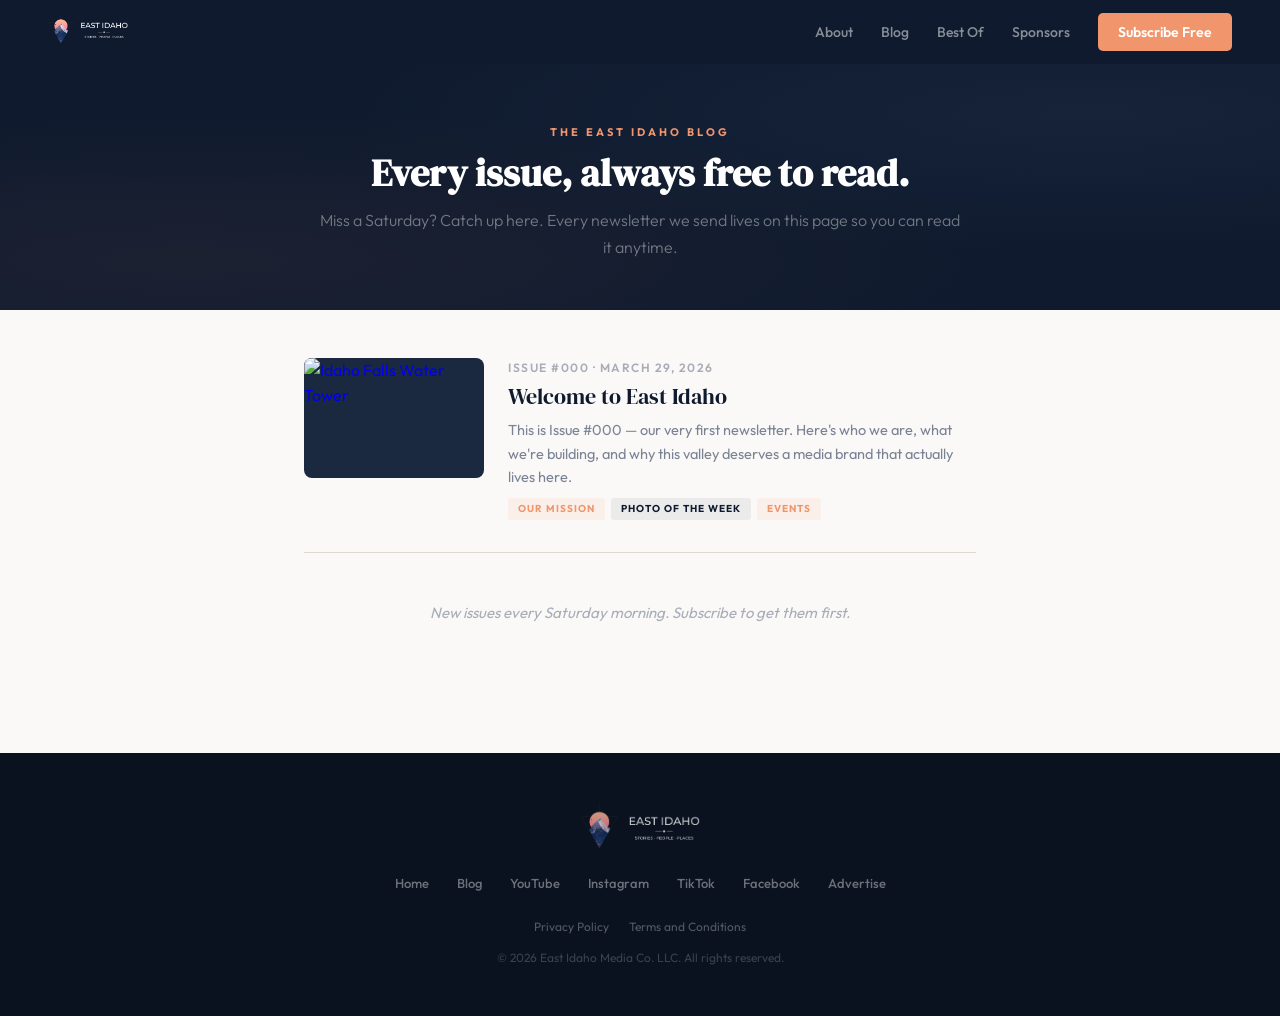
==== blog/index.html @ bb6c59df "Create index.html" ====
<!DOCTYPE html>
<html lang="en">
<head>
<meta charset="UTF-8">
<meta name="viewport" content="width=device-width, initial-scale=1.0">
<title>Blog — East Idaho</title>
<meta name="description" content="Read every issue of the East Idaho newsletter. Local stories, honest recommendations, and the stuff worth knowing about the valley.">
<link rel="icon" type="image/png" href="/logo-icon.png">
<link rel="apple-touch-icon" href="/logo-icon.png">
<meta name="theme-color" content="#0f1a2e">
<style>
  @import url('https://fonts.googleapis.com/css2?family=DM+Serif+Display:ital@0;1&family=Outfit:wght@300;400;500;600;700&display=swap');

  :root {
    --navy: #0f1a2e;
    --navy-mid: #1a2940;
    --coral: #f0956c;
    --coral-light: #fcb498;
    --sunrise: #e8735a;
    --cream: #faf9f7;
    --warm-white: #f3f1ed;
    --stone: #ddd8d0;
    --text-primary: #0f1a2e;
    --text-body: #3d4a5c;
    --text-muted: #7a8394;
    --text-faint: #a8adb8;
  }

  * { margin: 0; padding: 0; box-sizing: border-box; }
  body { font-family: 'Outfit', sans-serif; color: var(--text-primary); background: var(--cream); line-height: 1.6; -webkit-font-smoothing: antialiased; }

  /* Nav */
  nav { background: var(--navy); padding: 0 48px; display: flex; justify-content: space-between; align-items: center; height: 64px; position: sticky; top: 0; z-index: 100; }
  .nav-logo img { height: 32px; }
  .nav-links { display: flex; align-items: center; gap: 28px; }
  .nav-links a { color: rgba(255,255,255,0.5); text-decoration: none; font-size: 14px; font-weight: 500; transition: color 0.2s; }
  .nav-links a:hover { color: #fff; }
  .nav-cta { background: var(--coral) !important; color: #fff !important; padding: 8px 20px; border-radius: 5px; font-weight: 600 !important; }
  .nav-cta:hover { background: var(--sunrise) !important; }

  /* Header */
  .blog-header { background: var(--navy); padding: 60px 48px 48px; text-align: center; position: relative; overflow: hidden; }
  .blog-header::before { content: ''; position: absolute; inset: 0; background: radial-gradient(ellipse at 15% 80%, rgba(240,149,108,0.06) 0%, transparent 55%), radial-gradient(ellipse at 85% 20%, rgba(26,41,64,0.6) 0%, transparent 50%); }
  .blog-header-inner { position: relative; z-index: 1; max-width: 640px; margin: 0 auto; }
  .blog-header-eyebrow { font-size: 11px; text-transform: uppercase; letter-spacing: 3px; color: var(--coral); font-weight: 700; margin-bottom: 10px; }
  .blog-header-title { font-family: 'DM Serif Display', serif; font-size: 38px; color: #fff; line-height: 1.15; margin-bottom: 12px; }
  .blog-header-desc { font-size: 16px; color: rgba(255,255,255,0.4); line-height: 1.7; font-weight: 300; }

  /* Post list */
  .posts { max-width: 720px; margin: 0 auto; padding: 48px 24px 80px; }

  .post-card { display: flex; gap: 24px; padding: 32px 0; border-bottom: 1px solid var(--stone); align-items: flex-start; text-decoration: none; transition: transform 0.15s; }
  .post-card:first-child { padding-top: 0; }
  .post-card:hover { transform: translateX(4px); }

  .post-thumb { width: 180px; height: 120px; border-radius: 8px; background: var(--navy-mid); flex-shrink: 0; overflow: hidden; }
  .post-thumb img { width: 100%; height: 100%; object-fit: cover; }

  .post-info { flex: 1; }
  .post-meta { font-size: 12px; color: var(--text-faint); text-transform: uppercase; letter-spacing: 1.5px; font-weight: 600; margin-bottom: 6px; }
  .post-title { font-family: 'DM Serif Display', serif; font-size: 22px; color: var(--text-primary); line-height: 1.25; margin-bottom: 8px; text-decoration: none; }
  .post-title:hover { color: var(--coral); }
  .post-excerpt { font-size: 14.5px; color: var(--text-muted); line-height: 1.6; }
  .post-tags { display: flex; gap: 6px; margin-top: 10px; flex-wrap: wrap; }
  .post-tag { font-size: 10px; text-transform: uppercase; letter-spacing: 1px; font-weight: 700; padding: 3px 10px; border-radius: 3px; }
  .post-tag.coral { background: rgba(240,149,108,0.1); color: var(--coral); }
  .post-tag.navy { background: rgba(15,26,46,0.06); color: var(--navy); }

  /* Empty state for when there's only one post */
  .more-coming { text-align: center; padding: 48px 24px; color: var(--text-faint); font-size: 15px; font-style: italic; }

  /* Footer */
  footer { background: #0a1220; padding: 48px; text-align: center; }
  .footer-logo { margin-bottom: 16px; }
  .footer-logo img { height: 48px; opacity: 0.8; display: inline-block; }
  .footer-links { display: flex; justify-content: center; gap: 28px; margin-bottom: 24px; flex-wrap: wrap; }
  .footer-links a { color: rgba(255,255,255,0.4); text-decoration: none; font-size: 13px; font-weight: 500; transition: color 0.2s; }
  .footer-links a:hover { color: rgba(255,255,255,0.7); }
  .footer-legal { font-size: 12px; color: rgba(255,255,255,0.2); line-height: 1.6; }
  .footer-legal-links { margin-bottom: 12px; display: flex; justify-content: center; gap: 20px; }
  .footer-legal-links a { color: rgba(255,255,255,0.3); text-decoration: none; font-size: 12px; }

  @media (max-width: 768px) {
    nav { padding: 0 24px; }
    .nav-links a:not(.nav-cta) { display: none; }
    .blog-header { padding: 48px 24px 36px; }
    .blog-header-title { font-size: 28px; }
    .post-card { flex-direction: column; gap: 14px; }
    .post-thumb { width: 100%; height: 180px; }
    footer { padding: 36px 24px; }
  }
</style>
</head>
<body>

<!-- Nav -->
<nav>
  <a class="nav-logo" href="/"><img src="/logo-white.png" alt="East Idaho"></a>
  <div class="nav-links">
    <a href="/#about">About</a>
    <a href="/blog/">Blog</a>
    <a href="/#best-of">Best Of</a>
    <a href="/sponsors.html">Sponsors</a>
    <a class="nav-cta" href="https://eastidaho.com/#subscribe">Subscribe Free</a>
  </div>
</nav>

<!-- Header -->
<div class="blog-header">
  <div class="blog-header-inner">
    <div class="blog-header-eyebrow">The East Idaho Blog</div>
    <h1 class="blog-header-title">Every issue, always free to read.</h1>
    <p class="blog-header-desc">Miss a Saturday? Catch up here. Every newsletter we send lives on this page so you can read it anytime.</p>
  </div>
</div>

<!-- Posts -->
<div class="posts">

  <!-- ═══ ISSUE #000 ═══ -->
  <a class="post-card" href="/blog/issue-000.html">
    <div class="post-thumb">
      <img src="/blog/images/watertower.jpg" alt="Idaho Falls Water Tower">
    </div>
    <div class="post-info">
      <div class="post-meta">Issue #000 · March 29, 2026</div>
      <div class="post-title">Welcome to East Idaho</div>
      <p class="post-excerpt">This is Issue #000 — our very first newsletter. Here's who we are, what we're building, and why this valley deserves a media brand that actually lives here.</p>
      <div class="post-tags">
        <span class="post-tag coral">Our Mission</span>
        <span class="post-tag navy">Photo of the Week</span>
        <span class="post-tag coral">Events</span>
      </div>
    </div>
  </a>

  <!--
  ═══ TO ADD A NEW POST, COPY THIS TEMPLATE ═══

  <a class="post-card" href="/blog/issue-001.html">
    <div class="post-thumb">
      <img src="/blog/images/your-image.jpg" alt="Description">
    </div>
    <div class="post-info">
      <div class="post-meta">Issue #001 · April 5, 2026</div>
      <div class="post-title">Your Headline Here</div>
      <p class="post-excerpt">A 1-2 sentence preview of what's in this issue.</p>
      <div class="post-tags">
        <span class="post-tag coral">Meet Your Neighbor</span>
        <span class="post-tag navy">Events</span>
      </div>
    </div>
  </a>

  ═══ END TEMPLATE ═══
  -->

  <div class="more-coming">New issues every Saturday morning. Subscribe to get them first.</div>

</div>

<!-- Footer -->
<footer>
  <div class="footer-logo"><img src="/logo-white.png" alt="East Idaho"></div>
  <div class="footer-links">
    <a href="/">Home</a>
    <a href="/blog/">Blog</a>
    <a href="https://www.youtube.com/@eastidahomedia" target="_blank">YouTube</a>
    <a href="https://www.instagram.com/east.idaho" target="_blank">Instagram</a>
    <a href="https://www.tiktok.com/@eastidaho" target="_blank">TikTok</a>
    <a href="https://www.facebook.com/eastidahomedia" target="_blank">Facebook</a>
    <a href="/sponsors.html">Advertise</a>
  </div>
  <div class="footer-legal">
    <div class="footer-legal-links">
      <a href="/privacy.html">Privacy Policy</a>
      <a href="/terms.html">Terms and Conditions</a>
    </div>
    © 2026 East Idaho Media Co. LLC. All rights reserved.
  </div>
</footer>

</body>
</html>
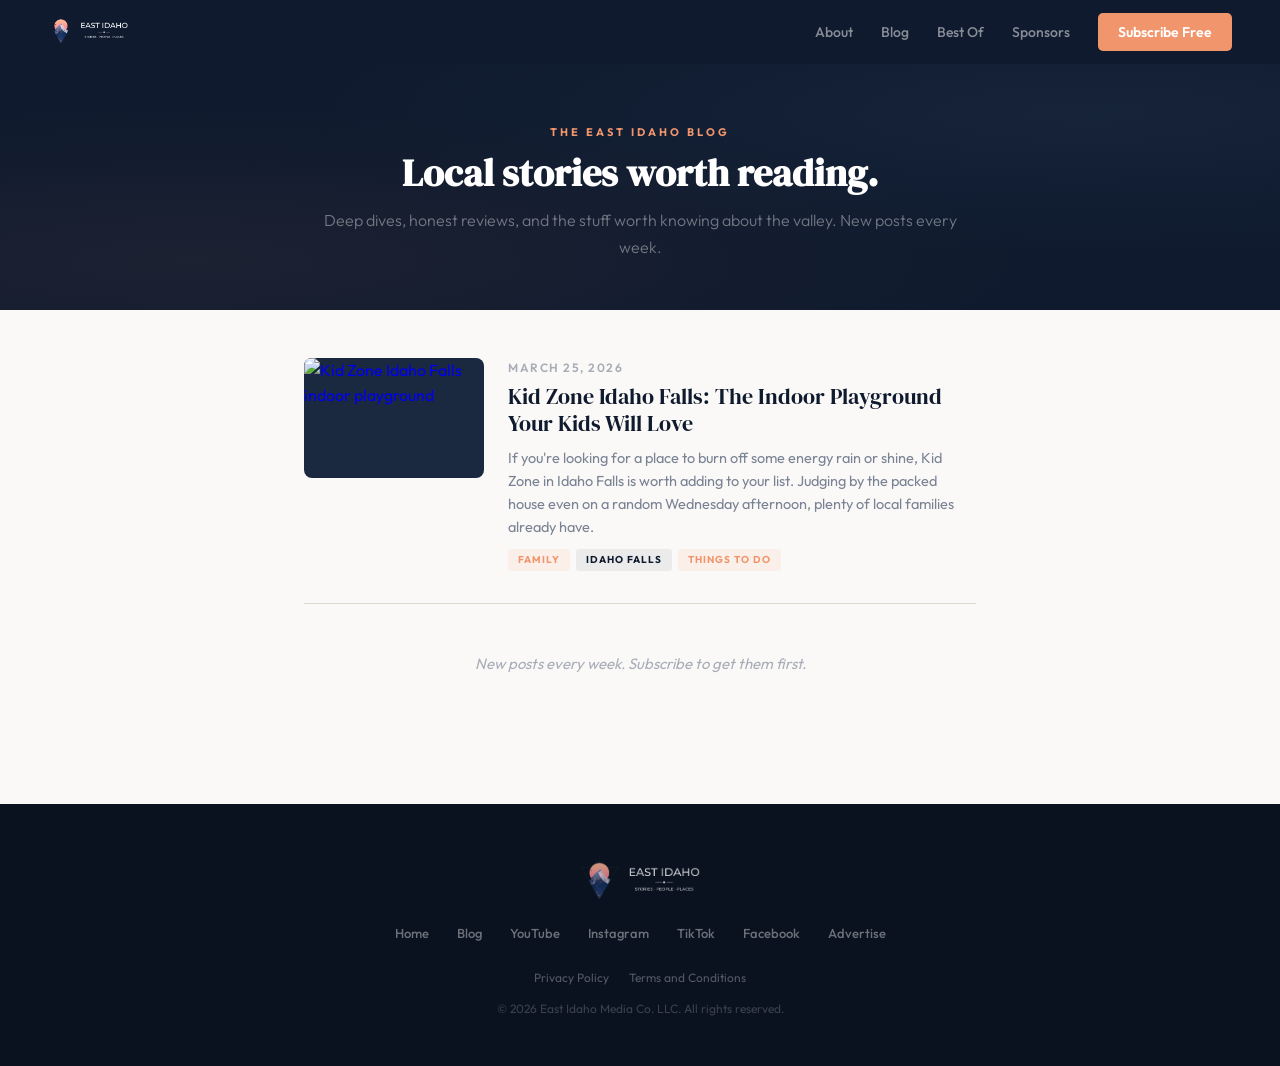
==== commit d789af6d: "Update index.html" ====
--- a/blog/index.html
+++ b/blog/index.html
@@ -109,27 +109,27 @@
 <div class="blog-header">
   <div class="blog-header-inner">
     <div class="blog-header-eyebrow">The East Idaho Blog</div>
-    <h1 class="blog-header-title">Every issue, always free to read.</h1>
-    <p class="blog-header-desc">Miss a Saturday? Catch up here. Every newsletter we send lives on this page so you can read it anytime.</p>
+    <h1 class="blog-header-title">Local stories worth reading.</h1>
+    <p class="blog-header-desc">Deep dives, honest reviews, and the stuff worth knowing about the valley. New posts every week.</p>
   </div>
 </div>
 
 <!-- Posts -->
 <div class="posts">
 
-  <!-- ═══ ISSUE #000 ═══ -->
-  <a class="post-card" href="/blog/issue-000.html">
+  <!-- ═══ KID ZONE POST ═══ -->
+  <a class="post-card" href="/blog/kid-zone-idaho-falls.html">
     <div class="post-thumb">
-      <img src="/blog/images/watertower.jpg" alt="Idaho Falls Water Tower">
+      <img src="/blog/images/kid-zone.jpg" alt="Kid Zone Idaho Falls indoor playground">
     </div>
     <div class="post-info">
-      <div class="post-meta">Issue #000 · March 29, 2026</div>
-      <div class="post-title">Welcome to East Idaho</div>
-      <p class="post-excerpt">This is Issue #000 — our very first newsletter. Here's who we are, what we're building, and why this valley deserves a media brand that actually lives here.</p>
+      <div class="post-meta">March 25, 2026</div>
+      <div class="post-title">Kid Zone Idaho Falls: The Indoor Playground Your Kids Will Love</div>
+      <p class="post-excerpt">If you're looking for a place to burn off some energy rain or shine, Kid Zone in Idaho Falls is worth adding to your list. Judging by the packed house even on a random Wednesday afternoon, plenty of local families already have.</p>
       <div class="post-tags">
-        <span class="post-tag coral">Our Mission</span>
-        <span class="post-tag navy">Photo of the Week</span>
-        <span class="post-tag coral">Events</span>
+        <span class="post-tag coral">Family</span>
+        <span class="post-tag navy">Idaho Falls</span>
+        <span class="post-tag coral">Things to Do</span>
       </div>
     </div>
   </a>
@@ -137,17 +137,17 @@
   <!--
   ═══ TO ADD A NEW POST, COPY THIS TEMPLATE ═══
 
-  <a class="post-card" href="/blog/issue-001.html">
+  <a class="post-card" href="/blog/your-post-url.html">
     <div class="post-thumb">
       <img src="/blog/images/your-image.jpg" alt="Description">
     </div>
     <div class="post-info">
-      <div class="post-meta">Issue #001 · April 5, 2026</div>
+      <div class="post-meta">Month Day, Year</div>
       <div class="post-title">Your Headline Here</div>
-      <p class="post-excerpt">A 1-2 sentence preview of what's in this issue.</p>
+      <p class="post-excerpt">A 1-2 sentence preview of what this post is about.</p>
       <div class="post-tags">
-        <span class="post-tag coral">Meet Your Neighbor</span>
-        <span class="post-tag navy">Events</span>
+        <span class="post-tag coral">Category</span>
+        <span class="post-tag navy">Location</span>
       </div>
     </div>
   </a>
@@ -155,7 +155,7 @@
   ═══ END TEMPLATE ═══
   -->
 
-  <div class="more-coming">New issues every Saturday morning. Subscribe to get them first.</div>
+  <div class="more-coming">New posts every week. Subscribe to get them first.</div>
 
 </div>
 
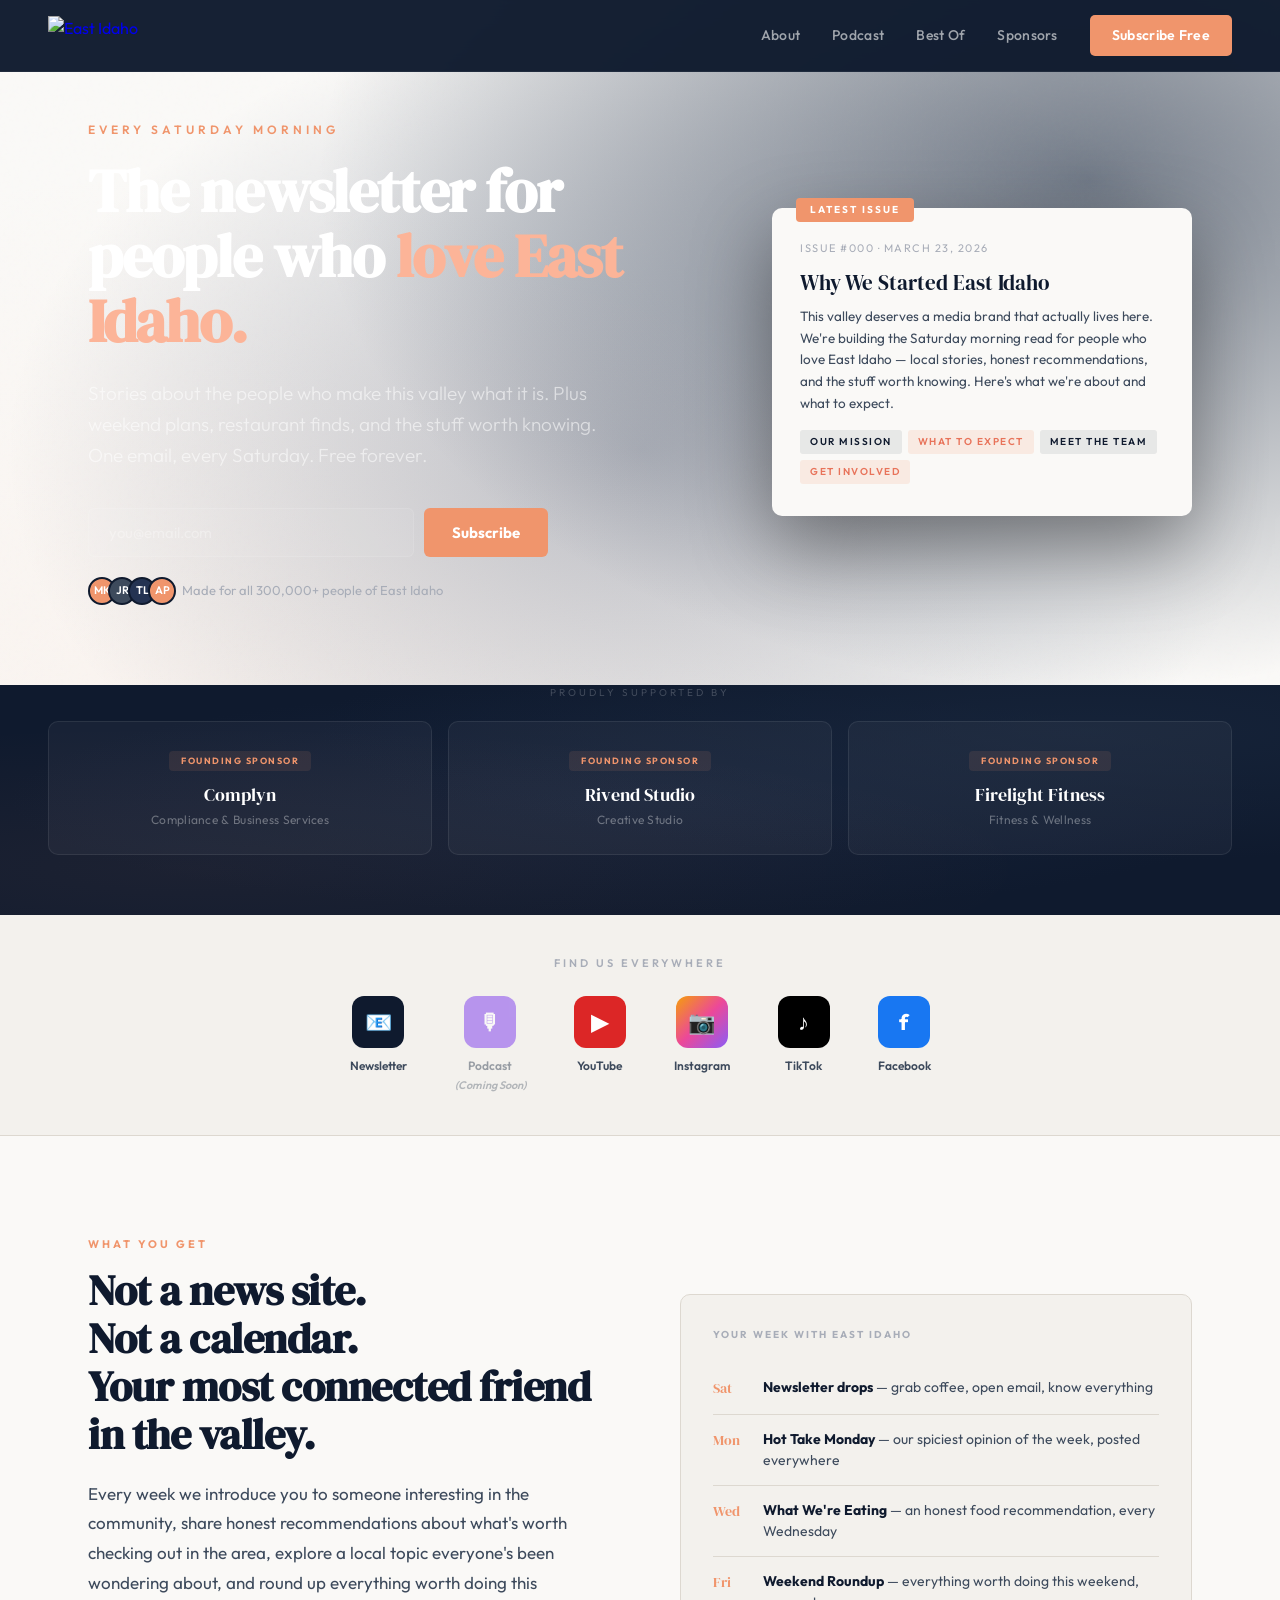
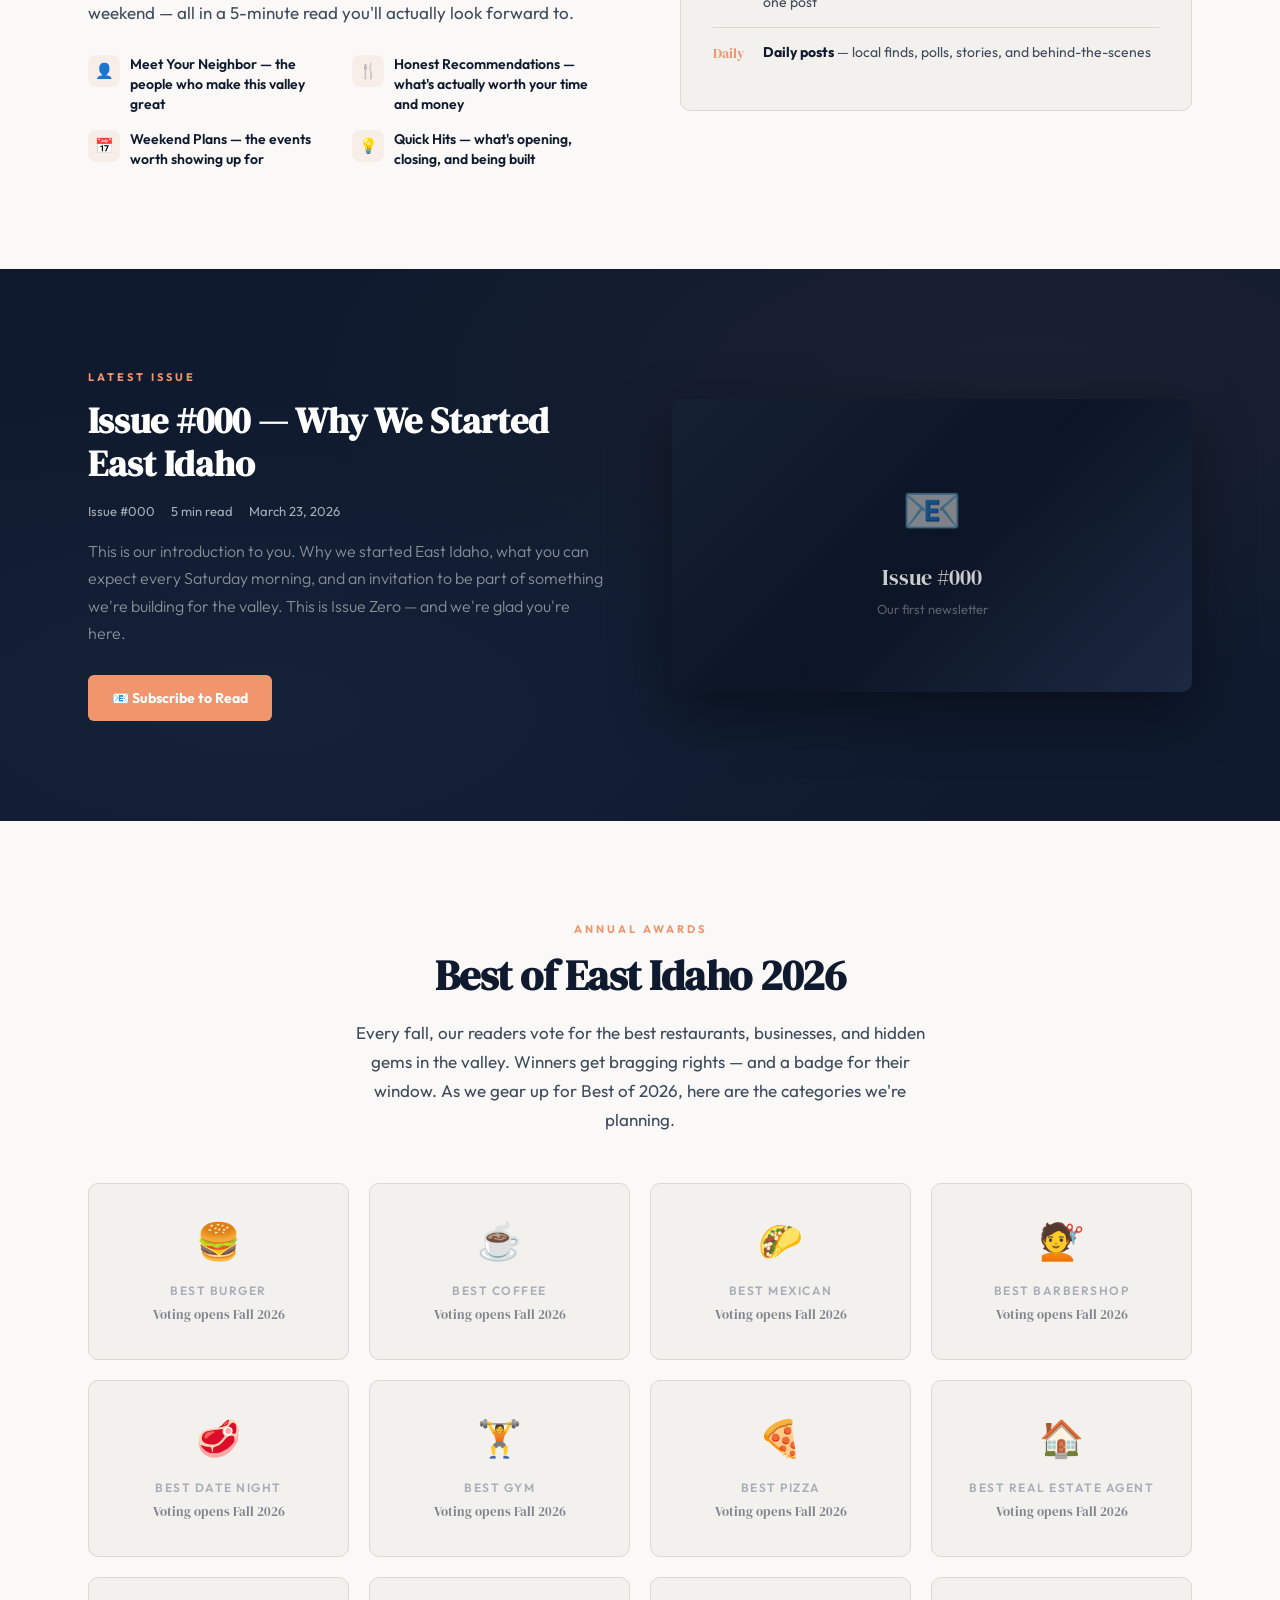
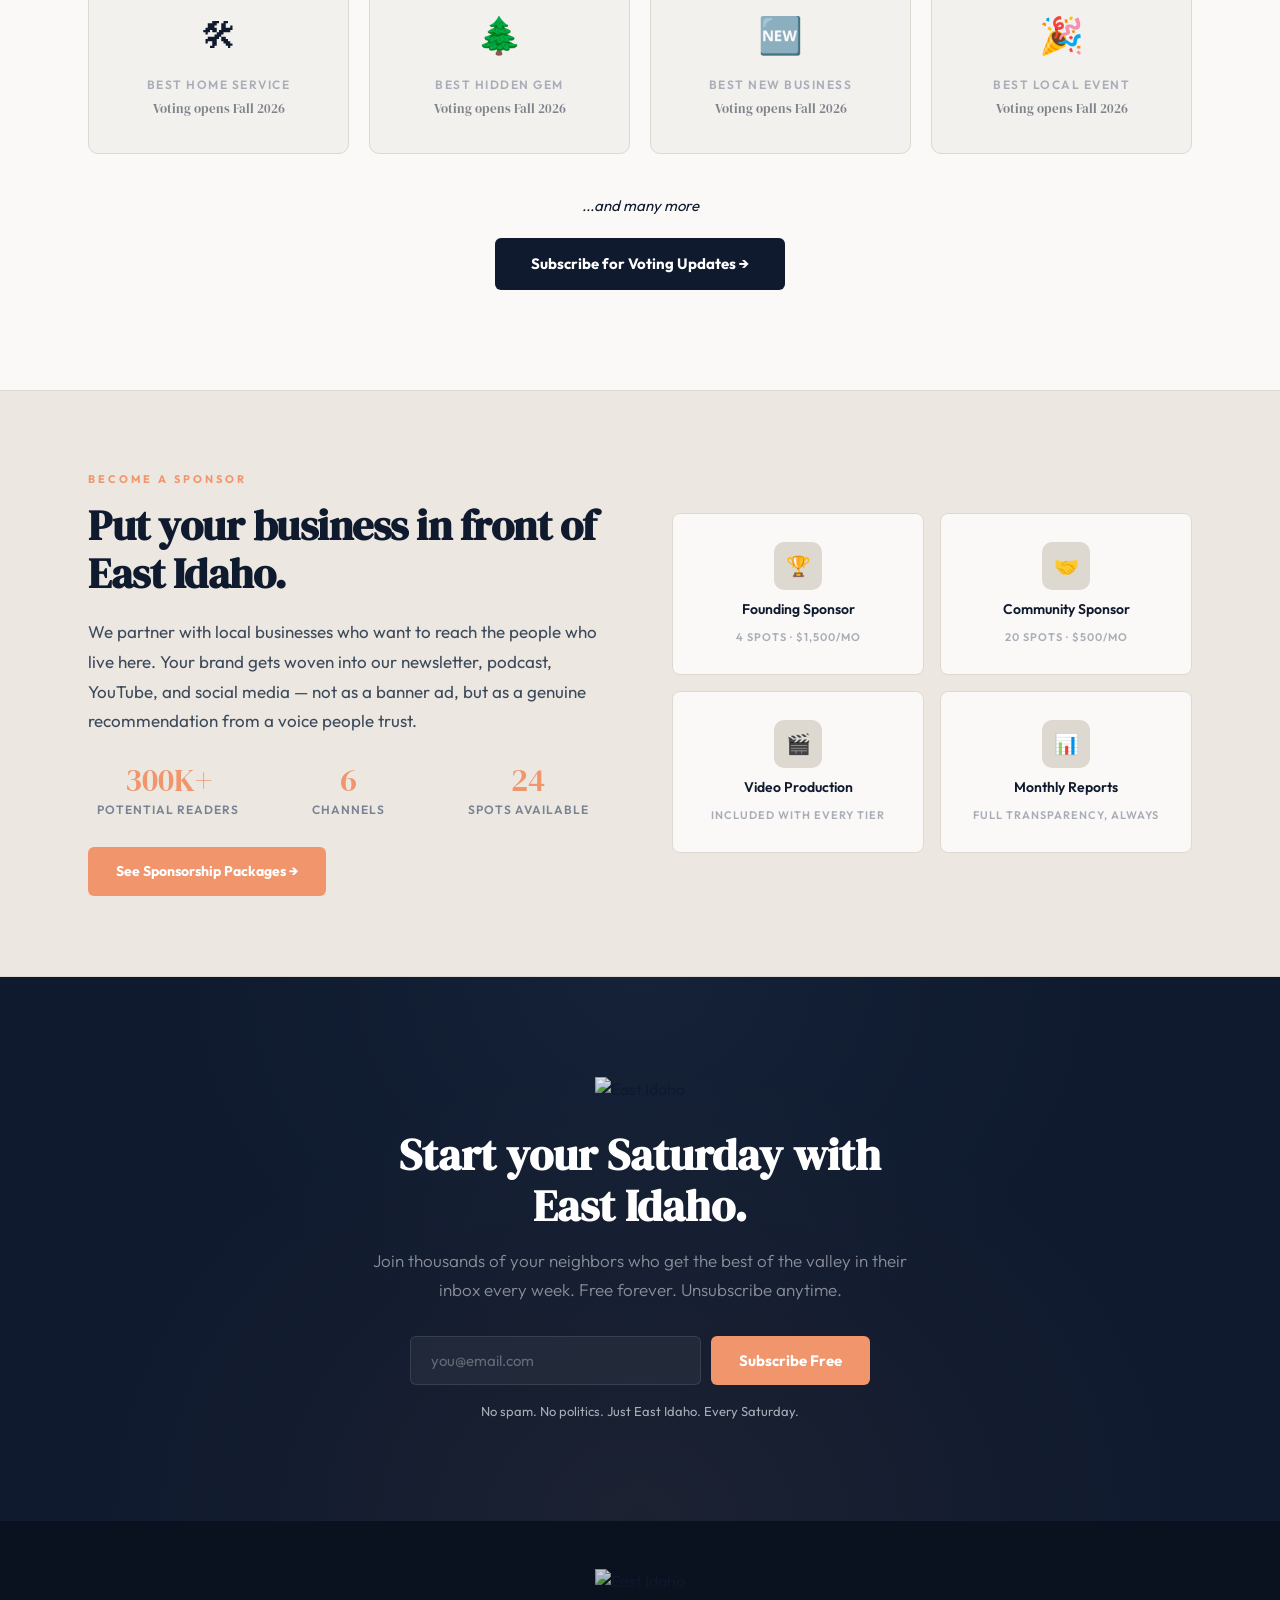
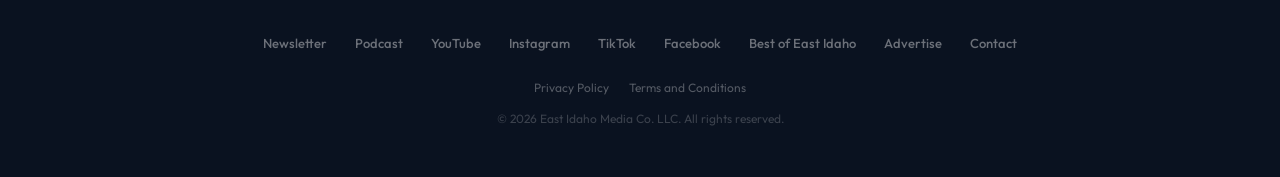
==== commit 24939669: "Update index.html" ====
--- a/blog/index.html
+++ b/blog/index.html
@@ -3,173 +3,1332 @@
 <head>
 <meta charset="UTF-8">
 <meta name="viewport" content="width=device-width, initial-scale=1.0">
-<title>Blog — East Idaho</title>
-<meta name="description" content="Read every issue of the East Idaho newsletter. Local stories, honest recommendations, and the stuff worth knowing about the valley.">
+<title>East Idaho — Stories · People · Places</title>
+
+<!-- SEO Meta Tags -->
+<meta name="description" content="The Saturday morning email for people who love East Idaho. Local stories, weekend plans, restaurant finds, and the people who make this valley what it is. Free weekly newsletter.">
+<meta name="keywords" content="East Idaho, Idaho Falls, Rexburg, local newsletter, East Idaho news, East Idaho events, Best of East Idaho, Idaho Falls restaurants">
+<meta name="author" content="East Idaho Media Co. LLC">
+<meta name="robots" content="index, follow">
+<link rel="canonical" href="https://eastidaho.com/">
+
+<!-- Open Graph / Facebook -->
+<meta property="og:type" content="website">
+<meta property="og:url" content="https://eastidaho.com/">
+<meta property="og:title" content="East Idaho — Stories · People · Places">
+<meta property="og:description" content="The Saturday morning email for people who love East Idaho. Local stories, weekend plans, restaurant finds, and the people who make this valley what it is.">
+<meta property="og:image" content="https://eastidaho.com/og-image.png">
+<meta property="og:image:width" content="1200">
+<meta property="og:image:height" content="630">
+<meta property="og:site_name" content="East Idaho">
+<meta property="og:locale" content="en_US">
+
+<!-- Twitter / X -->
+<meta name="twitter:card" content="summary_large_image">
+<meta name="twitter:title" content="East Idaho — Stories · People · Places">
+<meta name="twitter:description" content="The Saturday morning email for people who love East Idaho. Local stories, weekend plans, restaurant finds, and the people who make this valley what it is.">
+<meta name="twitter:image" content="https://eastidaho.com/og-image.png">
+
+<!-- Favicon -->
 <link rel="icon" type="image/png" href="/logo-icon.png">
+
 <link rel="apple-touch-icon" href="/logo-icon.png">
+
+<!-- Theme Color -->
 <meta name="theme-color" content="#0f1a2e">
+<link rel="stylesheet" href="/styles.css">
 <style>
-  @import url('https://fonts.googleapis.com/css2?family=DM+Serif+Display:ital@0;1&family=Outfit:wght@300;400;500;600;700&display=swap');
-
-  :root {
-    --navy: #0f1a2e;
-    --navy-mid: #1a2940;
-    --coral: #f0956c;
-    --coral-light: #fcb498;
-    --sunrise: #e8735a;
-    --cream: #faf9f7;
-    --warm-white: #f3f1ed;
-    --stone: #ddd8d0;
-    --text-primary: #0f1a2e;
-    --text-body: #3d4a5c;
-    --text-muted: #7a8394;
-    --text-faint: #a8adb8;
-  }
-
-  * { margin: 0; padding: 0; box-sizing: border-box; }
-  body { font-family: 'Outfit', sans-serif; color: var(--text-primary); background: var(--cream); line-height: 1.6; -webkit-font-smoothing: antialiased; }
-
-  /* Nav */
-  nav { background: var(--navy); padding: 0 48px; display: flex; justify-content: space-between; align-items: center; height: 64px; position: sticky; top: 0; z-index: 100; }
-  .nav-logo img { height: 32px; }
-  .nav-links { display: flex; align-items: center; gap: 28px; }
-  .nav-links a { color: rgba(255,255,255,0.5); text-decoration: none; font-size: 14px; font-weight: 500; transition: color 0.2s; }
-  .nav-links a:hover { color: #fff; }
-  .nav-cta { background: var(--coral) !important; color: #fff !important; padding: 8px 20px; border-radius: 5px; font-weight: 600 !important; }
-  .nav-cta:hover { background: var(--sunrise) !important; }
-
-  /* Header */
-  .blog-header { background: var(--navy); padding: 60px 48px 48px; text-align: center; position: relative; overflow: hidden; }
-  .blog-header::before { content: ''; position: absolute; inset: 0; background: radial-gradient(ellipse at 15% 80%, rgba(240,149,108,0.06) 0%, transparent 55%), radial-gradient(ellipse at 85% 20%, rgba(26,41,64,0.6) 0%, transparent 50%); }
-  .blog-header-inner { position: relative; z-index: 1; max-width: 640px; margin: 0 auto; }
-  .blog-header-eyebrow { font-size: 11px; text-transform: uppercase; letter-spacing: 3px; color: var(--coral); font-weight: 700; margin-bottom: 10px; }
-  .blog-header-title { font-family: 'DM Serif Display', serif; font-size: 38px; color: #fff; line-height: 1.15; margin-bottom: 12px; }
-  .blog-header-desc { font-size: 16px; color: rgba(255,255,255,0.4); line-height: 1.7; font-weight: 300; }
-
-  /* Post list */
-  .posts { max-width: 720px; margin: 0 auto; padding: 48px 24px 80px; }
-
-  .post-card { display: flex; gap: 24px; padding: 32px 0; border-bottom: 1px solid var(--stone); align-items: flex-start; text-decoration: none; transition: transform 0.15s; }
-  .post-card:first-child { padding-top: 0; }
-  .post-card:hover { transform: translateX(4px); }
-
-  .post-thumb { width: 180px; height: 120px; border-radius: 8px; background: var(--navy-mid); flex-shrink: 0; overflow: hidden; }
-  .post-thumb img { width: 100%; height: 100%; object-fit: cover; }
-
-  .post-info { flex: 1; }
-  .post-meta { font-size: 12px; color: var(--text-faint); text-transform: uppercase; letter-spacing: 1.5px; font-weight: 600; margin-bottom: 6px; }
-  .post-title { font-family: 'DM Serif Display', serif; font-size: 22px; color: var(--text-primary); line-height: 1.25; margin-bottom: 8px; text-decoration: none; }
-  .post-title:hover { color: var(--coral); }
-  .post-excerpt { font-size: 14.5px; color: var(--text-muted); line-height: 1.6; }
-  .post-tags { display: flex; gap: 6px; margin-top: 10px; flex-wrap: wrap; }
-  .post-tag { font-size: 10px; text-transform: uppercase; letter-spacing: 1px; font-weight: 700; padding: 3px 10px; border-radius: 3px; }
-  .post-tag.coral { background: rgba(240,149,108,0.1); color: var(--coral); }
-  .post-tag.navy { background: rgba(15,26,46,0.06); color: var(--navy); }
-
-  /* Empty state for when there's only one post */
-  .more-coming { text-align: center; padding: 48px 24px; color: var(--text-faint); font-size: 15px; font-style: italic; }
-
-  /* Footer */
-  footer { background: #0a1220; padding: 48px; text-align: center; }
-  .footer-logo { margin-bottom: 16px; }
-  .footer-logo img { height: 48px; opacity: 0.8; display: inline-block; }
-  .footer-links { display: flex; justify-content: center; gap: 28px; margin-bottom: 24px; flex-wrap: wrap; }
-  .footer-links a { color: rgba(255,255,255,0.4); text-decoration: none; font-size: 13px; font-weight: 500; transition: color 0.2s; }
-  .footer-links a:hover { color: rgba(255,255,255,0.7); }
-  .footer-legal { font-size: 12px; color: rgba(255,255,255,0.2); line-height: 1.6; }
-  .footer-legal-links { margin-bottom: 12px; display: flex; justify-content: center; gap: 20px; }
-  .footer-legal-links a { color: rgba(255,255,255,0.3); text-decoration: none; font-size: 12px; }
-
-  @media (max-width: 768px) {
+  /* ══════════════════════════════════
+     PAGE-SPECIFIC: Homepage
+  ══════════════════════════════════ */
+     HERO
+  ══════════════════════════════════ */
+  .hero {
+    min-height: 100vh;
+    display: flex;
+    align-items: center;
+    position: relative;
+    overflow: hidden;
+    background: var(--navy);
+  }
+  .hero::before {
+    content: '';
+    position: absolute;
+    inset: 0;
+    background:
+      radial-gradient(ellipse at 15% 80%, rgba(240,149,108,0.06) 0%, transparent 55%),
+      radial-gradient(ellipse at 85% 20%, rgba(26,41,64,0.6) 0%, transparent 50%),
+      radial-gradient(ellipse at 50% 50%, rgba(36,51,82,0.3) 0%, transparent 70%);
+  }
+  .hero::after {
+    content: '';
+    position: absolute;
+    inset: 0;
+    background: url("data:image/svg+xml,%3Csvg viewBox='0 0 256 256' xmlns='http://www.w3.org/2000/svg'%3E%3Cfilter id='n'%3E%3CfeTurbulence type='fractalNoise' baseFrequency='0.85' numOctaves='4' stitchTiles='stitch'/%3E%3C/filter%3E%3Crect width='100%25' height='100%25' filter='url(%23n)' opacity='0.03'/%3E%3C/svg%3E");
+    opacity: 0.4;
+  }
+  .hero-content {
+    position: relative;
+    z-index: 1;
+    max-width: 1200px;
+    margin: 0 auto;
+    padding: 120px 48px 80px;
+    display: grid;
+    grid-template-columns: 1fr 420px;
+    gap: 80px;
+    align-items: center;
+  }
+  .hero-eyebrow {
+    font-size: 12px;
+    text-transform: uppercase;
+    letter-spacing: 4px;
+    color: var(--coral);
+    margin-bottom: 20px;
+    font-weight: 600;
+  }
+  .hero-title {
+    font-family: 'DM Serif Display', serif;
+    font-size: 60px;
+    line-height: 1.08;
+    color: #fff;
+    margin-bottom: 24px;
+    letter-spacing: -1px;
+  }
+  .hero-title .accent { color: var(--coral-light); }
+  .hero-desc {
+    font-size: 19px;
+    line-height: 1.65;
+    color: rgba(255,255,255,0.55);
+    max-width: 520px;
+    margin-bottom: 36px;
+    font-weight: 300;
+  }
+  .hero-form {
+    display: flex;
+    gap: 10px;
+    max-width: 460px;
+  }
+  .hero-form input {
+    flex: 1;
+    padding: 14px 20px;
+    border: 1px solid rgba(255,255,255,0.1);
+    border-radius: 6px;
+    background: rgba(255,255,255,0.05);
+    color: #fff;
+    font-family: 'Outfit', sans-serif;
+    font-size: 15px;
+    outline: none;
+    transition: border-color 0.2s;
+  }
+  .hero-form input::placeholder { color: rgba(255,255,255,0.3); }
+  .hero-form input:focus { border-color: var(--coral); }
+  .hero-form button {
+    padding: 14px 28px;
+    background: var(--coral);
+    color: #fff;
+    border: none;
+    border-radius: 6px;
+    font-family: 'Outfit', sans-serif;
+    font-size: 15px;
+    font-weight: 700;
+    cursor: pointer;
+    white-space: nowrap;
+    transition: background 0.2s;
+  }
+  .hero-form button:hover { background: var(--sunrise); }
+  .hero-social-proof {
+    margin-top: 20px;
+    font-size: 13px;
+    color: var(--text-faint);
+    display: flex;
+    align-items: center;
+    gap: 8px;
+  }
+  .proof-avatars { display: flex; }
+  .proof-avatar {
+    width: 28px; height: 28px; border-radius: 50%;
+    border: 2px solid var(--navy);
+    margin-right: -8px;
+    display: flex; align-items: center; justify-content: center;
+    font-size: 11px; color: #fff; font-weight: 600;
+  }
+
+  /* Hero preview card */
+  .hero-preview {
+    background: var(--cream);
+    border-radius: 10px;
+    padding: 32px 28px;
+    box-shadow: 0 30px 80px rgba(0,0,0,0.4);
+    transform: rotate(1.5deg);
+    position: relative;
+  }
+  .hero-preview::before {
+    content: 'Latest Issue';
+    position: absolute;
+    top: -10px; left: 24px;
+    background: var(--coral);
+    color: #fff;
+    font-size: 10px; font-weight: 700;
+    text-transform: uppercase; letter-spacing: 2px;
+    padding: 4px 14px; border-radius: 4px;
+  }
+  .preview-date {
+    font-size: 11px; color: var(--text-faint);
+    text-transform: uppercase; letter-spacing: 1.5px;
+    margin-bottom: 12px;
+  }
+  .preview-headline {
+    font-family: 'DM Serif Display', serif;
+    font-size: 21px; color: var(--text-primary);
+    line-height: 1.25; margin-bottom: 10px;
+  }
+  .preview-excerpt {
+    font-size: 13.5px; color: var(--text-body);
+    line-height: 1.6; margin-bottom: 16px;
+  }
+  .preview-sections { display: flex; flex-wrap: wrap; gap: 6px; }
+  .preview-tag {
+    font-size: 10px; text-transform: uppercase;
+    letter-spacing: 1.5px; padding: 4px 10px;
+    border-radius: 3px; font-weight: 600;
+  }
+  .preview-tag.blue { background: rgba(15,26,46,0.08); color: var(--navy); }
+  .preview-tag.coral { background: rgba(240,149,108,0.15); color: var(--sunrise); }
+
+  /* ══════════════════════════════════
+     CHANNELS BAR
+  ══════════════════════════════════ */
+  .channels-bar {
+    background: var(--warm-white);
+    border-bottom: 1px solid var(--stone);
+    padding: 40px 48px;
+    text-align: center;
+  }
+  .channels-label {
+    font-size: 11px; text-transform: uppercase;
+    letter-spacing: 3px; color: var(--text-faint);
+    font-weight: 600; margin-bottom: 24px;
+  }
+  .channels-grid {
+    display: flex; justify-content: center; gap: 48px; flex-wrap: wrap;
+  }
+  .channel-item {
+    display: flex; flex-direction: column;
+    align-items: center; gap: 8px;
+    text-decoration: none; transition: transform 0.2s;
+  }
+  .channel-item:hover { transform: translateY(-2px); }
+  .channel-icon {
+    width: 52px; height: 52px; border-radius: 12px;
+    display: flex; align-items: center; justify-content: center;
+    font-size: 22px; font-weight: 700; color: #fff;
+  }
+  .channel-icon.newsletter { background: var(--navy); }
+  .channel-icon.podcast { background: #7c3aed; }
+  .channel-icon.youtube { background: #dc2626; }
+  .channel-icon.instagram { background: linear-gradient(135deg, #f59e0b, #ec4899, #8b5cf6); }
+  .channel-icon.tiktok { background: #000; }
+  .channel-icon.facebook { background: #1877f2; }
+  .channel-name { font-size: 12px; font-weight: 600; color: var(--text-body); }
+
+  /* ══════════════════════════════════
+     ABOUT
+  ══════════════════════════════════ */
+  .about {
+    max-width: 1200px; margin: 0 auto;
+    padding: 100px 48px;
+    display: grid; grid-template-columns: 1fr 1fr;
+    gap: 80px; align-items: center;
+  }
+  .section-eyebrow {
+    font-size: 11px; text-transform: uppercase;
+    letter-spacing: 3px; color: var(--coral);
+    font-weight: 700; margin-bottom: 12px;
+  }
+  .section-heading {
+    font-family: 'DM Serif Display', serif;
+    font-size: 42px; line-height: 1.15;
+    color: var(--text-primary);
+    margin-bottom: 20px; letter-spacing: -0.5px;
+  }
+  .about-text {
+    font-size: 17px; color: var(--text-body);
+    line-height: 1.75; margin-bottom: 16px;
+  }
+  .about-features {
+    margin-top: 28px;
+    display: grid; grid-template-columns: 1fr 1fr; gap: 16px;
+  }
+  .about-feature {
+    display: flex; align-items: flex-start; gap: 10px;
+  }
+  .about-feature-icon {
+    width: 32px; height: 32px; border-radius: 8px;
+    background: rgba(240,149,108,0.1);
+    display: flex; align-items: center; justify-content: center;
+    flex-shrink: 0; font-size: 15px;
+  }
+  .about-feature-text {
+    font-size: 14px; font-weight: 600;
+    color: var(--text-primary); line-height: 1.4;
+  }
+
+  /* About card */
+  .about-card {
+    background: var(--warm-white);
+    border: 1px solid var(--stone);
+    border-radius: 10px; padding: 32px;
+  }
+  .about-card-label {
+    font-size: 10px; text-transform: uppercase;
+    letter-spacing: 2px; color: var(--text-faint);
+    font-weight: 700; margin-bottom: 20px;
+  }
+  .about-card-item {
+    display: flex; gap: 14px; align-items: flex-start;
+    padding: 14px 0; border-bottom: 1px solid var(--stone);
+  }
+  .about-card-item:last-child { border-bottom: none; }
+  .about-card-day {
+    font-family: 'DM Serif Display', serif;
+    font-size: 14px; color: var(--coral); min-width: 36px;
+  }
+  .about-card-desc { font-size: 14px; color: var(--text-body); line-height: 1.5; }
+  .about-card-desc strong { color: var(--text-primary); }
+
+  /* ══════════════════════════════════
+     LATEST EPISODE
+  ══════════════════════════════════ */
+  .latest-episode {
+    background: var(--navy);
+    position: relative; overflow: hidden;
+  }
+  .latest-episode::before {
+    content: '';
+    position: absolute; inset: 0;
+    background:
+      radial-gradient(ellipse at 80% 20%, rgba(240,149,108,0.05) 0%, transparent 50%),
+      radial-gradient(ellipse at 20% 80%, rgba(26,41,64,0.5) 0%, transparent 50%);
+  }
+  .episode-inner {
+    max-width: 1200px; margin: 0 auto;
+    padding: 100px 48px;
+    position: relative; z-index: 1;
+    display: grid; grid-template-columns: 1fr 1fr;
+    gap: 64px; align-items: center;
+  }
+  .episode-eyebrow {
+    font-size: 11px; text-transform: uppercase;
+    letter-spacing: 3px; color: var(--coral);
+    font-weight: 700; margin-bottom: 12px;
+  }
+  .episode-title {
+    font-family: 'DM Serif Display', serif;
+    font-size: 36px; color: #fff;
+    line-height: 1.2; margin-bottom: 16px;
+  }
+  .episode-meta {
+    font-size: 13px; color: var(--text-faint);
+    margin-bottom: 16px; display: flex; gap: 16px;
+  }
+  .episode-desc {
+    font-size: 16px; color: rgba(255,255,255,0.5);
+    line-height: 1.7; margin-bottom: 28px; font-weight: 300;
+  }
+  .episode-buttons { display: flex; gap: 12px; flex-wrap: wrap; }
+  .btn-listen {
+    display: inline-flex; align-items: center; gap: 8px;
+    padding: 12px 24px;
+    background: var(--coral); color: #fff;
+    border: none; border-radius: 6px;
+    font-family: 'Outfit', sans-serif;
+    font-size: 14px; font-weight: 700;
+    text-decoration: none; cursor: pointer;
+    transition: background 0.2s;
+  }
+  .btn-listen:hover { background: var(--sunrise); }
+  .btn-watch {
+    display: inline-flex; align-items: center; gap: 8px;
+    padding: 12px 24px;
+    border: 1px solid rgba(255,255,255,0.15);
+    color: #fff; border-radius: 6px;
+    font-family: 'Outfit', sans-serif;
+    font-size: 14px; font-weight: 600;
+    text-decoration: none; transition: all 0.2s;
+  }
+  .btn-watch:hover { border-color: var(--coral-light); background: rgba(255,255,255,0.04); }
+
+  .episode-thumbnail {
+    aspect-ratio: 16/9;
+    background: linear-gradient(135deg, #1a2940 0%, #0f1a2e 50%, #243352 100%);
+    border-radius: 10px;
+    display: flex; align-items: center; justify-content: center;
+    position: relative; overflow: hidden;
+    box-shadow: 0 20px 60px rgba(0,0,0,0.4);
+    cursor: pointer;
+  }
+  .episode-thumbnail::after {
+    content: ''; position: absolute; inset: 0;
+    background: rgba(0,0,0,0.2); transition: background 0.2s;
+  }
+  .episode-thumbnail:hover::after { background: rgba(0,0,0,0.1); }
+  .play-btn {
+    width: 64px; height: 64px; border-radius: 50%;
+    background: rgba(255,255,255,0.95);
+    display: flex; align-items: center; justify-content: center;
+    z-index: 1; transition: transform 0.2s;
+  }
+  .episode-thumbnail:hover .play-btn { transform: scale(1.08); }
+  .play-triangle {
+    width: 0; height: 0;
+    border-style: solid;
+    border-width: 10px 0 10px 18px;
+    border-color: transparent transparent transparent var(--navy);
+    margin-left: 3px;
+  }
+
+  /* ══════════════════════════════════
+     BEST OF EAST IDAHO
+  ══════════════════════════════════ */
+  .best-of {
+    max-width: 1200px; margin: 0 auto;
+    padding: 100px 48px; text-align: center;
+  }
+  .best-of-desc {
+    font-size: 17px; color: var(--text-body);
+    max-width: 600px; margin: 0 auto 48px; line-height: 1.7;
+  }
+  .best-of-grid {
+    display: grid; grid-template-columns: repeat(4, 1fr);
+    gap: 20px; margin-bottom: 40px;
+  }
+  .best-of-card {
+    background: var(--warm-white);
+    border: 1px solid var(--stone);
+    border-radius: 10px; padding: 28px 20px;
+    text-align: center;
+    transition: transform 0.2s, box-shadow 0.2s;
+    cursor: pointer;
+  }
+  .best-of-card:hover {
+    transform: translateY(-3px);
+    box-shadow: 0 8px 30px rgba(0,0,0,0.08);
+  }
+  .best-of-emoji { font-size: 36px; margin-bottom: 12px; }
+  .best-of-category {
+    font-size: 12px; text-transform: uppercase;
+    letter-spacing: 1.5px; color: var(--text-faint);
+    font-weight: 600; margin-bottom: 6px;
+  }
+  .best-of-winner {
+    font-family: 'DM Serif Display', serif;
+    font-size: 18px; color: var(--text-primary);
+    line-height: 1.25; margin-bottom: 8px;
+  }
+  .best-of-badge {
+    display: inline-block;
+    font-size: 10px; text-transform: uppercase;
+    letter-spacing: 1.5px; color: var(--coral);
+    font-weight: 700;
+    background: rgba(240,149,108,0.1);
+    padding: 3px 10px; border-radius: 3px;
+  }
+  .btn-vote {
+    display: inline-block;
+    padding: 14px 36px;
+    background: var(--navy); color: #fff;
+    border: none; border-radius: 6px;
+    font-family: 'Outfit', sans-serif;
+    font-size: 15px; font-weight: 700;
+    text-decoration: none; cursor: pointer;
+    transition: background 0.2s;
+  }
+  .btn-vote:hover { background: var(--navy-mid); }
+
+  /* ══════════════════════════════════
+     SPONSORS
+  ══════════════════════════════════ */
+  .sponsors {
+    background: var(--parchment);
+    border-top: 1px solid var(--stone);
+    border-bottom: 1px solid var(--stone);
+  }
+  .sponsors-inner {
+    max-width: 1200px; margin: 0 auto;
+    padding: 80px 48px;
+    display: grid; grid-template-columns: 1fr 1fr;
+    gap: 64px; align-items: center;
+  }
+  .sponsors-text {
+    font-size: 17px; color: var(--text-body);
+    line-height: 1.75; margin-bottom: 20px;
+  }
+  .sponsors-stats {
+    display: grid; grid-template-columns: repeat(3, 1fr);
+    gap: 20px; margin-top: 28px;
+  }
+  .stat-item { text-align: center; }
+  .stat-number {
+    font-family: 'DM Serif Display', serif;
+    font-size: 32px; color: var(--coral);
+    line-height: 1; margin-bottom: 4px;
+  }
+  .stat-label {
+    font-size: 12px; color: var(--text-muted);
+    text-transform: uppercase; letter-spacing: 1px; font-weight: 600;
+  }
+  .btn-advertise {
+    display: inline-block; margin-top: 28px;
+    padding: 13px 28px;
+    background: var(--coral); color: #fff;
+    border: none; border-radius: 6px;
+    font-family: 'Outfit', sans-serif;
+    font-size: 14px; font-weight: 700;
+    text-decoration: none; cursor: pointer;
+    transition: background 0.2s;
+  }
+  .btn-advertise:hover { background: var(--sunrise); }
+
+  .sponsor-logos {
+    display: grid; grid-template-columns: repeat(2, 1fr); gap: 16px;
+  }
+  .sponsor-logo-card {
+    background: var(--cream);
+    border: 1px solid var(--stone);
+    border-radius: 8px; padding: 28px 20px;
+    text-align: center;
+    display: flex; flex-direction: column;
+    align-items: center; gap: 8px;
+  }
+  .sponsor-logo-placeholder {
+    width: 48px; height: 48px; border-radius: 10px;
+    background: var(--stone);
+    display: flex; align-items: center; justify-content: center;
+    font-size: 20px;
+  }
+  .sponsor-logo-name { font-weight: 600; font-size: 14px; color: var(--text-primary); }
+  .sponsor-logo-type {
+    font-size: 11px; color: var(--text-faint);
+    text-transform: uppercase; letter-spacing: 1px; font-weight: 600;
+  }
+
+  /* ══════════════════════════════════
+     FINAL CTA
+  ══════════════════════════════════ */
+  .final-cta {
+    background: var(--navy);
+    position: relative; overflow: hidden; text-align: center;
+  }
+  .final-cta::before {
+    content: ''; position: absolute; inset: 0;
+    background:
+      radial-gradient(ellipse at 50% 100%, rgba(240,149,108,0.06) 0%, transparent 60%),
+      radial-gradient(ellipse at 50% 0%, rgba(26,41,64,0.5) 0%, transparent 50%);
+  }
+  .final-cta-inner {
+    position: relative; z-index: 1;
+    max-width: 640px; margin: 0 auto;
+    padding: 100px 48px;
+  }
+  .final-cta-logo {
+    margin-bottom: 28px;
+  }
+  .final-cta-logo img {
+    height: 80px;
+    width: auto;
+    opacity: 0.9;
+  }
+  .final-cta-title {
+    font-family: 'DM Serif Display', serif;
+    font-size: 44px; color: #fff;
+    line-height: 1.15; margin-bottom: 16px;
+  }
+  .final-cta-desc {
+    font-size: 17px; color: rgba(255,255,255,0.5);
+    margin-bottom: 32px; font-weight: 300; line-height: 1.65;
+  }
+  .final-form {
+    display: flex; gap: 10px;
+    max-width: 460px; margin: 0 auto;
+  }
+  .final-form input {
+    flex: 1; padding: 14px 20px;
+    border: 1px solid rgba(255,255,255,0.1);
+    border-radius: 6px;
+    background: rgba(255,255,255,0.05);
+    color: #fff;
+    font-family: 'Outfit', sans-serif;
+    font-size: 15px; outline: none;
+    transition: border-color 0.2s;
+  }
+  .final-form input::placeholder { color: rgba(255,255,255,0.3); }
+  .final-form input:focus { border-color: var(--coral); }
+  .final-form button {
+    padding: 14px 28px;
+    background: var(--coral); color: #fff;
+    border: none; border-radius: 6px;
+    font-family: 'Outfit', sans-serif;
+    font-size: 15px; font-weight: 700;
+    cursor: pointer; white-space: nowrap;
+    transition: background 0.2s;
+  }
+  .final-form button:hover { background: var(--sunrise); }
+  .final-note {
+    margin-top: 16px; font-size: 13px; color: var(--text-faint);
+  }
+
+  /* ══════════════════════════════════
+     ANIMATIONS (page-specific)
+  ══════════════════════════════════ */
+  @keyframes fadeUp {
+    from { opacity: 0; transform: translateY(28px); }
+    to { opacity: 1; transform: translateY(0); }
+  }
+  .hero-eyebrow { animation: fadeUp 0.7s ease-out 0.1s both; }
+  .hero-title { animation: fadeUp 0.7s ease-out 0.25s both; }
+  .hero-desc { animation: fadeUp 0.7s ease-out 0.4s both; }
+  .hero-form { animation: fadeUp 0.7s ease-out 0.55s both; }
+  .hero-social-proof { animation: fadeUp 0.7s ease-out 0.65s both; }
+  .hero-preview { animation: fadeUp 0.8s ease-out 0.5s both; }
+
+  /* ══════════════════════════════════
+     RESPONSIVE
+  ══════════════════════════════════ */
+  @media (max-width: 900px) {
     nav { padding: 0 24px; }
+    .nav-links { gap: 16px; }
     .nav-links a:not(.nav-cta) { display: none; }
-    .blog-header { padding: 48px 24px 36px; }
-    .blog-header-title { font-size: 28px; }
-    .post-card { flex-direction: column; gap: 14px; }
-    .post-thumb { width: 100%; height: 180px; }
-    footer { padding: 36px 24px; }
+    .hero-content {
+      grid-template-columns: 1fr;
+      padding: 110px 24px 60px; gap: 40px;
+    }
+    .hero-title { font-size: 40px; }
+    .hero-preview { transform: rotate(0deg); }
+    .about { grid-template-columns: 1fr; padding: 60px 24px; gap: 40px; }
+    .episode-inner { grid-template-columns: 1fr; padding: 60px 24px; gap: 40px; }
+    .best-of { padding: 60px 24px; }
+    .best-of-grid { grid-template-columns: repeat(2, 1fr); }
+    .sponsors-inner { grid-template-columns: 1fr; padding: 60px 24px; gap: 40px; }
+    .section-heading { font-size: 32px; }
+    .final-cta-inner { padding: 60px 24px; }
+    .final-cta-title { font-size: 32px; }
+    .hero-form, .final-form { flex-direction: column; }
+  }
+
+  /* ══════════════════════════════════
+     MODALS
+  ══════════════════════════════════ */
+  .modal-overlay {
+    display: none;
+    position: fixed;
+    inset: 0;
+    z-index: 1000;
+    background: rgba(10, 18, 32, 0.85);
+    backdrop-filter: blur(6px);
+    align-items: center;
+    justify-content: center;
+    padding: 24px;
+    overflow-y: auto;
+  }
+  .modal-overlay.active { display: flex; }
+  .modal {
+    background: var(--cream);
+    border-radius: 12px;
+    max-width: 560px;
+    width: 100%;
+    padding: 40px 36px;
+    position: relative;
+    box-shadow: 0 30px 80px rgba(0,0,0,0.4);
+    max-height: 90vh;
+    overflow-y: auto;
+    animation: modalIn 0.3s ease-out;
+  }
+  .modal.wide { max-width: 800px; }
+  @keyframes modalIn {
+    from { opacity: 0; transform: translateY(20px) scale(0.97); }
+    to { opacity: 1; transform: translateY(0) scale(1); }
+  }
+  .modal-close {
+    position: absolute;
+    top: 16px;
+    right: 16px;
+    width: 36px;
+    height: 36px;
+    border-radius: 50%;
+    border: none;
+    background: var(--warm-white);
+    color: var(--text-muted);
+    font-size: 18px;
+    cursor: pointer;
+    display: flex;
+    align-items: center;
+    justify-content: center;
+    transition: background 0.2s;
+  }
+  .modal-close:hover { background: var(--stone); }
+  .modal-eyebrow {
+    font-size: 11px;
+    text-transform: uppercase;
+    letter-spacing: 3px;
+    color: var(--coral);
+    font-weight: 700;
+    margin-bottom: 8px;
+  }
+  .modal-title {
+    font-family: 'DM Serif Display', serif;
+    font-size: 28px;
+    color: var(--text-primary);
+    line-height: 1.2;
+    margin-bottom: 16px;
+  }
+  .modal-text {
+    font-size: 15px;
+    color: var(--text-body);
+    line-height: 1.7;
+    margin-bottom: 16px;
+  }
+  .modal-form {
+    display: flex;
+    gap: 10px;
+    margin-top: 20px;
+  }
+  .modal-form input {
+    flex: 1;
+    padding: 13px 18px;
+    border: 1px solid var(--stone);
+    border-radius: 6px;
+    background: var(--warm-white);
+    color: var(--text-primary);
+    font-family: 'Outfit', sans-serif;
+    font-size: 15px;
+    outline: none;
+    transition: border-color 0.2s;
+  }
+  .modal-form input:focus { border-color: var(--coral); }
+  .modal-form button {
+    padding: 13px 24px;
+    background: var(--coral);
+    color: #fff;
+    border: none;
+    border-radius: 6px;
+    font-family: 'Outfit', sans-serif;
+    font-size: 15px;
+    font-weight: 700;
+    cursor: pointer;
+    white-space: nowrap;
+    transition: background 0.2s;
+  }
+  .modal-form button:hover { background: var(--sunrise); }
+  .modal-form-message {
+    display: none;
+    margin-top: 12px;
+    font-size: 14px;
+    font-weight: 600;
+  }
+
+  /* Business modal */
+  .biz-modal-header {
+    display: flex;
+    align-items: center;
+    gap: 16px;
+    margin-bottom: 20px;
+    padding-bottom: 20px;
+    border-bottom: 1px solid var(--stone);
+  }
+  .biz-modal-emoji { font-size: 48px; }
+  .biz-modal-category {
+    font-size: 11px;
+    text-transform: uppercase;
+    letter-spacing: 2px;
+    color: var(--coral);
+    font-weight: 700;
+  }
+  .biz-modal-name {
+    font-family: 'DM Serif Display', serif;
+    font-size: 26px;
+    color: var(--text-primary);
+    line-height: 1.2;
+  }
+  .biz-modal-detail {
+    display: flex;
+    gap: 8px;
+    align-items: center;
+    font-size: 14px;
+    color: var(--text-muted);
+    margin-bottom: 8px;
+  }
+  .biz-modal-links {
+    display: flex;
+    gap: 10px;
+    margin-top: 20px;
+    flex-wrap: wrap;
+  }
+  .biz-modal-link {
+    display: inline-flex;
+    align-items: center;
+    gap: 6px;
+    padding: 10px 20px;
+    border-radius: 6px;
+    font-size: 13px;
+    font-weight: 700;
+    text-decoration: none;
+    transition: all 0.2s;
+  }
+  .biz-modal-link.primary {
+    background: var(--coral);
+    color: #fff;
+  }
+  .biz-modal-link.primary:hover { background: var(--sunrise); }
+  .biz-modal-link.secondary {
+    background: var(--warm-white);
+    color: var(--text-body);
+    border: 1px solid var(--stone);
+  }
+  .biz-modal-link.secondary:hover { background: var(--parchment); }
+
+  /* Sponsor deck modal */
+  .deck-section {
+    padding: 24px 0;
+    border-bottom: 1px solid var(--stone);
+  }
+  .deck-section:last-child { border-bottom: none; }
+  .deck-section-title {
+    font-family: 'DM Serif Display', serif;
+    font-size: 20px;
+    color: var(--text-primary);
+    margin-bottom: 8px;
+  }
+  .deck-stats {
+    display: grid;
+    grid-template-columns: repeat(3, 1fr);
+    gap: 12px;
+    margin: 16px 0;
+  }
+  .deck-stat {
+    text-align: center;
+    padding: 16px 12px;
+    background: var(--warm-white);
+    border-radius: 8px;
+  }
+  .deck-stat-num {
+    font-family: 'DM Serif Display', serif;
+    font-size: 28px;
+    color: var(--coral);
+    line-height: 1;
+  }
+  .deck-stat-label {
+    font-size: 11px;
+    text-transform: uppercase;
+    letter-spacing: 1px;
+    color: var(--text-muted);
+    font-weight: 600;
+    margin-top: 4px;
+  }
+  .deck-tiers {
+    display: grid;
+    grid-template-columns: 1fr 1fr;
+    gap: 12px;
+    margin: 16px 0;
+  }
+  .deck-tier {
+    padding: 20px;
+    border-radius: 8px;
+    border: 1px solid var(--stone);
+    background: var(--warm-white);
+  }
+  .deck-tier.featured {
+    border-color: var(--coral);
+    background: rgba(240,149,108,0.04);
+  }
+  .deck-tier-name {
+    font-weight: 700;
+    font-size: 15px;
+    color: var(--text-primary);
+    margin-bottom: 4px;
+  }
+  .deck-tier-price {
+    font-family: 'DM Serif Display', serif;
+    font-size: 24px;
+    color: var(--coral);
+    margin-bottom: 8px;
+  }
+  .deck-tier-features {
+    font-size: 13px;
+    color: var(--text-muted);
+    line-height: 1.7;
+  }
+
+  /* Contact form */
+  .contact-field {
+    margin-bottom: 14px;
+  }
+  .contact-field label {
+    display: block;
+    font-size: 12px;
+    font-weight: 700;
+    text-transform: uppercase;
+    letter-spacing: 1px;
+    color: var(--text-muted);
+    margin-bottom: 6px;
+  }
+  .contact-field input,
+  .contact-field textarea {
+    width: 100%;
+    padding: 12px 16px;
+    border: 1px solid var(--stone);
+    border-radius: 6px;
+    background: var(--warm-white);
+    color: var(--text-primary);
+    font-family: 'Outfit', sans-serif;
+    font-size: 15px;
+    outline: none;
+    transition: border-color 0.2s;
+  }
+  .contact-field input:focus,
+  .contact-field textarea:focus { border-color: var(--coral); }
+  .contact-field textarea { min-height: 120px; resize: vertical; }
+  .contact-submit {
+    padding: 13px 28px;
+    background: var(--coral);
+    color: #fff;
+    border: none;
+    border-radius: 6px;
+    font-family: 'Outfit', sans-serif;
+    font-size: 15px;
+    font-weight: 700;
+    cursor: pointer;
+    transition: background 0.2s;
+    width: 100%;
+    margin-top: 8px;
+  }
+  .contact-submit:hover { background: var(--sunrise); }
+
+  /* ══════════════════════════════════
+     HERO SPONSOR CARDS
+  ══════════════════════════════════ */
+  .hero-sponsors-blend {
+    background: var(--navy);
+    padding: 0 48px 60px;
+    position: relative;
+    overflow: hidden;
+  }
+  .hero-sponsors-blend::before {
+    content: '';
+    position: absolute;
+    inset: 0;
+    background:
+      radial-gradient(ellipse at 15% 80%, rgba(240,149,108,0.06) 0%, transparent 55%),
+      radial-gradient(ellipse at 85% 20%, rgba(26,41,64,0.6) 0%, transparent 50%),
+      radial-gradient(ellipse at 50% 50%, rgba(36,51,82,0.3) 0%, transparent 70%);
+  }
+  .hero-sponsors-blend-inner {
+    max-width: 1200px;
+    margin: 0 auto;
+    position: relative;
+    z-index: 1;
+  }
+  .hero-sponsors-label {
+    font-size: 10px;
+    text-transform: uppercase;
+    letter-spacing: 3px;
+    color: rgba(255,255,255,0.2);
+    text-align: center;
+    margin-bottom: 20px;
+  }
+  .hero-sponsors-grid {
+    display: grid;
+    grid-template-columns: repeat(3, 1fr);
+    gap: 16px;
+  }
+  .hero-sponsor-card {
+    background: rgba(255,255,255,0.04);
+    border: 1px solid rgba(255,255,255,0.08);
+    border-radius: 10px;
+    padding: 24px 20px;
+    text-align: center;
+    cursor: pointer;
+    transition: all 0.25s ease;
+  }
+  .hero-sponsor-card:hover {
+    background: rgba(255,255,255,0.07);
+    border-color: rgba(240,149,108,0.3);
+    transform: translateY(-2px);
+  }
+  .hero-sponsor-badge {
+    display: inline-block;
+    font-size: 9px;
+    text-transform: uppercase;
+    letter-spacing: 1.5px;
+    color: var(--coral);
+    font-weight: 700;
+    background: rgba(240,149,108,0.1);
+    padding: 3px 12px;
+    border-radius: 4px;
+    margin-bottom: 12px;
+  }
+  .hero-sponsor-badge.presenting {
+    color: var(--coral-light);
+    background: rgba(252,180,152,0.08);
+  }
+  .hero-sponsor-name {
+    font-family: 'DM Serif Display', serif;
+    font-size: 18px;
+    color: #fff;
+    margin-bottom: 4px;
+    line-height: 1.3;
+  }
+  .hero-sponsor-type {
+    font-size: 12px;
+    color: rgba(255,255,255,0.35);
+    letter-spacing: 0.3px;
+  }
+
+  @media (max-width: 900px) {
+    .hero-sponsors-blend { padding: 0 24px 40px; }
+    .hero-sponsors-grid { grid-template-columns: 1fr; }
   }
 </style>
 </head>
 <body>
 
-<!-- Nav -->
+<!-- ═══════════ NAV ═══════════ -->
 <nav>
-  <a class="nav-logo" href="/"><img src="/logo-white.png" alt="East Idaho"></a>
+  <a class="nav-logo" href="/">
+    <img src="logo-white.png" alt="East Idaho">
+  </a>
   <div class="nav-links">
-    <a href="/#about">About</a>
-    <a href="/blog/">Blog</a>
-    <a href="/#best-of">Best Of</a>
+    <a href="#about">About</a>
+    <a href="#podcast">Podcast</a>
+    <a href="#best-of">Best Of</a>
     <a href="/sponsors.html">Sponsors</a>
-    <a class="nav-cta" href="https://eastidaho.com/#subscribe">Subscribe Free</a>
+    <a class="nav-cta" href="#" onclick="openModal('subscribe-modal'); return false;">Subscribe Free</a>
   </div>
 </nav>
 
-<!-- Header -->
-<div class="blog-header">
-  <div class="blog-header-inner">
-    <div class="blog-header-eyebrow">The East Idaho Blog</div>
-    <h1 class="blog-header-title">Local stories worth reading.</h1>
-    <p class="blog-header-desc">Deep dives, honest reviews, and the stuff worth knowing about the valley. New posts every week.</p>
+<!-- ═══════════ HERO ═══════════ -->
+<section class="hero" id="subscribe">
+  <div class="hero-content">
+    <div class="hero-left">
+      <div class="hero-eyebrow">Every Saturday Morning</div>
+      <h1 class="hero-title">The newsletter for people who <span class="accent">love East Idaho.</span></h1>
+      <p class="hero-desc">Stories about the people who make this valley what it is. Plus weekend plans, restaurant finds, and the stuff worth knowing. One email, every Saturday. Free forever.</p>
+      <form class="hero-form" onsubmit="subscribeToBeehiiv(event, this)">
+        <input type="email" placeholder="you@email.com" required>
+        <button type="submit">Subscribe</button>
+      </form>
+      <div class="hero-form-message" style="display:none; margin-top: 12px; font-size: 14px; font-weight: 600;"></div>
+      <div class="hero-social-proof">
+        <div class="proof-avatars">
+          <div class="proof-avatar" style="background: var(--coral);">MK</div>
+          <div class="proof-avatar" style="background: var(--slate);">JR</div>
+          <div class="proof-avatar" style="background: var(--navy-light);">TL</div>
+          <div class="proof-avatar" style="background: var(--coral);">AP</div>
+        </div>
+        &nbsp; Made for all 300,000+ people of East Idaho &nbsp;
+      </div>
+    </div>
+
+    <div class="hero-preview">
+      <div class="preview-date">Issue #000 · March 23, 2026</div>
+      <div class="preview-headline">Why We Started East Idaho</div>
+      <div class="preview-excerpt">This valley deserves a media brand that actually lives here. We're building the Saturday morning read for people who love East Idaho — local stories, honest recommendations, and the stuff worth knowing. Here's what we're about and what to expect.</div>
+      <div class="preview-sections">
+        <span class="preview-tag blue">Our Mission</span>
+        <span class="preview-tag coral">What to Expect</span>
+        <span class="preview-tag blue">Meet the Team</span>
+        <span class="preview-tag coral">Get Involved</span>
+      </div>
+    </div>
+  </div>
+</section>
+
+<!-- ═══════════ HERO SPONSORS ═══════════ -->
+<div class="hero-sponsors-blend">
+  <div class="hero-sponsors-blend-inner">
+    <div class="hero-sponsors-label">Proudly supported by</div>
+    <div class="hero-sponsors-grid">
+      <div class="hero-sponsor-card" onclick="openSponsorModal('Complyn','Complyn helps businesses simplify compliance and stay ahead of regulations. Built for companies that want to grow without the headache of navigating complex requirements.','Compliance & Business Services','East Idaho','https://complyn.com','founding')">
+        <div class="hero-sponsor-badge">Founding Sponsor</div>
+        <div class="hero-sponsor-name">Complyn</div>
+        <div class="hero-sponsor-type">Compliance & Business Services</div>
+      </div>
+      <div class="hero-sponsor-card" onclick="openSponsorModal('Rivend Studio','A creative studio crafting brands and digital experiences that stand out. From strategy to design to development — Rivend Studio brings ideas to life for businesses ready to level up.','Creative Studio','East Idaho','https://rivendstudio.com','founding')">
+        <div class="hero-sponsor-badge">Founding Sponsor</div>
+        <div class="hero-sponsor-name">Rivend Studio</div>
+        <div class="hero-sponsor-type">Creative Studio</div>
+      </div>
+      <div class="hero-sponsor-card" onclick="openSponsorModal('Firelight Fitness','A fitness community built on showing up for each other. Firelight Fitness brings the energy, the coaching, and the kind of workouts that make you want to come back tomorrow.','Fitness & Wellness','East Idaho','https://www.instagram.com/firelight.fitness','founding')">
+        <div class="hero-sponsor-badge">Founding Sponsor</div>
+        <div class="hero-sponsor-name">Firelight Fitness</div>
+        <div class="hero-sponsor-type">Fitness & Wellness</div>
+      </div>
+    </div>
   </div>
 </div>
 
-<!-- Posts -->
-<div class="posts">
-
-  <!-- ═══ KID ZONE POST ═══ -->
-  <a class="post-card" href="/blog/kid-zone-idaho-falls.html">
-    <div class="post-thumb">
-      <img src="/blog/images/kid-zone.jpg" alt="Kid Zone Idaho Falls indoor playground">
-    </div>
-    <div class="post-info">
-      <div class="post-meta">March 25, 2026</div>
-      <div class="post-title">Kid Zone Idaho Falls: The Indoor Playground Your Kids Will Love</div>
-      <p class="post-excerpt">If you're looking for a place to burn off some energy rain or shine, Kid Zone in Idaho Falls is worth adding to your list. Judging by the packed house even on a random Wednesday afternoon, plenty of local families already have.</p>
-      <div class="post-tags">
-        <span class="post-tag coral">Family</span>
-        <span class="post-tag navy">Idaho Falls</span>
-        <span class="post-tag coral">Things to Do</span>
-      </div>
-    </div>
-  </a>
-
-  <!--
-  ═══ TO ADD A NEW POST, COPY THIS TEMPLATE ═══
-
-  <a class="post-card" href="/blog/your-post-url.html">
-    <div class="post-thumb">
-      <img src="/blog/images/your-image.jpg" alt="Description">
-    </div>
-    <div class="post-info">
-      <div class="post-meta">Month Day, Year</div>
-      <div class="post-title">Your Headline Here</div>
-      <p class="post-excerpt">A 1-2 sentence preview of what this post is about.</p>
-      <div class="post-tags">
-        <span class="post-tag coral">Category</span>
-        <span class="post-tag navy">Location</span>
-      </div>
-    </div>
-  </a>
-
-  ═══ END TEMPLATE ═══
-  -->
-
-  <div class="more-coming">New posts every week. Subscribe to get them first.</div>
-
+<!-- ═══════════ CHANNELS ═══════════ -->
+<div class="channels-bar">
+  <div class="channels-label">Find us everywhere</div>
+  <div class="channels-grid">
+    <a class="channel-item" href="#" onclick="openModal('subscribe-modal'); return false;">
+      <div class="channel-icon newsletter">📧</div>
+      <div class="channel-name">Newsletter</div>
+    </a>
+    <a class="channel-item" href="#" onclick="return false;" style="opacity: 0.5; cursor: default;">
+      <div class="channel-icon podcast">🎙</div>
+      <div class="channel-name">Podcast<br><em style="font-size: 11px; opacity: 0.7;">(Coming Soon)</em></div>
+    </a>
+    <a class="channel-item" href="https://www.youtube.com/@eastidahomedia" target="_blank">
+      <div class="channel-icon youtube">▶</div>
+      <div class="channel-name">YouTube</div>
+    </a>
+    <a class="channel-item" href="https://www.instagram.com/east.idaho" target="_blank">
+      <div class="channel-icon instagram">📷</div>
+      <div class="channel-name">Instagram</div>
+    </a>
+    <a class="channel-item" href="https://www.tiktok.com/@eastidaho" target="_blank">
+      <div class="channel-icon tiktok">♪</div>
+      <div class="channel-name">TikTok</div>
+    </a>
+    <a class="channel-item" href="https://www.facebook.com/eastidahomedia" target="_blank">
+      <div class="channel-icon facebook">f</div>
+      <div class="channel-name">Facebook</div>
+    </a>
+  </div>
 </div>
 
-<!-- Footer -->
+<!-- ═══════════ ABOUT ═══════════ -->
+<section class="about" id="about">
+  <div class="about-content">
+    <div class="section-eyebrow">What You Get</div>
+    <h2 class="section-heading">Not a news site.<br>Not a calendar.<br>Your most connected friend in the valley.</h2>
+    <p class="about-text">Every week we introduce you to someone interesting in the community, share honest recommendations about what's worth checking out in the area, explore a local topic everyone's been wondering about, and round up everything worth doing this weekend — all in a 5-minute read you'll actually look forward to.</p>
+    <div class="about-features">
+      <div class="about-feature">
+        <div class="about-feature-icon">👤</div>
+        <div class="about-feature-text">Meet Your Neighbor — the people who make this valley great</div>
+      </div>
+      <div class="about-feature">
+        <div class="about-feature-icon">🍴</div>
+        <div class="about-feature-text">Honest Recommendations — what's actually worth your time and money</div>
+      </div>
+      <div class="about-feature">
+        <div class="about-feature-icon">📅</div>
+        <div class="about-feature-text">Weekend Plans — the events worth showing up for</div>
+      </div>
+      <div class="about-feature">
+        <div class="about-feature-icon">💡</div>
+        <div class="about-feature-text">Quick Hits — what's opening, closing, and being built</div>
+      </div>
+    </div>
+  </div>
+  <div class="about-visual">
+    <div class="about-card">
+      <div class="about-card-label">Your week with East Idaho</div>
+      <div class="about-card-item">
+        <div class="about-card-day">Sat</div>
+        <div class="about-card-desc"><strong>Newsletter drops</strong> — grab coffee, open email, know everything</div>
+      </div>
+      <div class="about-card-item">
+        <div class="about-card-day">Mon</div>
+        <div class="about-card-desc"><strong>Hot Take Monday</strong> — our spiciest opinion of the week, posted everywhere</div>
+      </div>
+      <div class="about-card-item">
+        <div class="about-card-day">Wed</div>
+        <div class="about-card-desc"><strong>What We're Eating</strong> — an honest food recommendation, every Wednesday</div>
+      </div>
+      <div class="about-card-item">
+        <div class="about-card-day">Fri</div>
+        <div class="about-card-desc"><strong>Weekend Roundup</strong> — everything worth doing this weekend, one post</div>
+      </div>
+      <div class="about-card-item">
+        <div class="about-card-day">Daily</div>
+        <div class="about-card-desc"><strong>Daily posts</strong> — local finds, polls, stories, and behind-the-scenes</div>
+      </div>
+    </div>
+  </div>
+</section>
+
+<!-- ═══════════ LATEST ISSUE ═══════════ -->
+<section class="latest-episode" id="podcast">
+  <div class="episode-inner">
+    <div class="episode-content">
+      <div class="episode-eyebrow">Latest Issue</div>
+      <h2 class="episode-title">Issue #000 — Why We Started East Idaho</h2>
+      <div class="episode-meta">
+        <span>Issue #000</span>
+        <span>5 min read</span>
+        <span>March 23, 2026</span>
+      </div>
+      <p class="episode-desc">This is our introduction to you. Why we started East Idaho, what you can expect every Saturday morning, and an invitation to be part of something we're building for the valley. This is Issue Zero — and we're glad you're here.</p>
+      <div class="episode-buttons">
+        <a class="btn-listen" href="#" onclick="openModal('subscribe-modal'); return false;">📧 Subscribe to Read</a>
+      </div>
+    </div>
+    <div class="episode-thumbnail" style="display: flex; align-items: center; justify-content: center;">
+      <div style="text-align: center; color: rgba(255,255,255,0.6);">
+        <div style="font-size: 48px; margin-bottom: 12px;">📧</div>
+        <div style="font-family: 'DM Serif Display', serif; font-size: 22px; color: #fff;">Issue #000</div>
+        <div style="font-size: 13px; color: rgba(255,255,255,0.4); margin-top: 4px;">Our first newsletter</div>
+      </div>
+    </div>
+  </div>
+</section>
+
+<!-- ═══════════ BEST OF ═══════════ -->
+<section class="best-of" id="best-of">
+  <div class="section-eyebrow">Annual Awards</div>
+  <h2 class="section-heading">Best of East Idaho 2026</h2>
+  <p class="best-of-desc">Every fall, our readers vote for the best restaurants, businesses, and hidden gems in the valley. Winners get bragging rights — and a badge for their window. As we gear up for Best of 2026, here are the categories we're planning.</p>
+  <div class="best-of-grid">
+    <div class="best-of-card">
+      <div class="best-of-emoji">🍔</div>
+      <div class="best-of-category">Best Burger</div>
+      <div class="best-of-winner" style="opacity: 0.5; font-size: 13px;">Voting opens Fall 2026</div>
+    </div>
+    <div class="best-of-card">
+      <div class="best-of-emoji">☕</div>
+      <div class="best-of-category">Best Coffee</div>
+      <div class="best-of-winner" style="opacity: 0.5; font-size: 13px;">Voting opens Fall 2026</div>
+    </div>
+    <div class="best-of-card">
+      <div class="best-of-emoji">🌮</div>
+      <div class="best-of-category">Best Mexican</div>
+      <div class="best-of-winner" style="opacity: 0.5; font-size: 13px;">Voting opens Fall 2026</div>
+    </div>
+    <div class="best-of-card">
+      <div class="best-of-emoji">💇</div>
+      <div class="best-of-category">Best Barbershop</div>
+      <div class="best-of-winner" style="opacity: 0.5; font-size: 13px;">Voting opens Fall 2026</div>
+    </div>
+    <div class="best-of-card">
+      <div class="best-of-emoji">🥩</div>
+      <div class="best-of-category">Best Date Night</div>
+      <div class="best-of-winner" style="opacity: 0.5; font-size: 13px;">Voting opens Fall 2026</div>
+    </div>
+    <div class="best-of-card">
+      <div class="best-of-emoji">🏋️</div>
+      <div class="best-of-category">Best Gym</div>
+      <div class="best-of-winner" style="opacity: 0.5; font-size: 13px;">Voting opens Fall 2026</div>
+    </div>
+    <div class="best-of-card">
+      <div class="best-of-emoji">🍕</div>
+      <div class="best-of-category">Best Pizza</div>
+      <div class="best-of-winner" style="opacity: 0.5; font-size: 13px;">Voting opens Fall 2026</div>
+    </div>
+    <div class="best-of-card">
+      <div class="best-of-emoji">🏠</div>
+      <div class="best-of-category">Best Real Estate Agent</div>
+      <div class="best-of-winner" style="opacity: 0.5; font-size: 13px;">Voting opens Fall 2026</div>
+    </div>
+    <div class="best-of-card">
+      <div class="best-of-emoji">🛠</div>
+      <div class="best-of-category">Best Home Service</div>
+      <div class="best-of-winner" style="opacity: 0.5; font-size: 13px;">Voting opens Fall 2026</div>
+    </div>
+    <div class="best-of-card">
+      <div class="best-of-emoji">🌲</div>
+      <div class="best-of-category">Best Hidden Gem</div>
+      <div class="best-of-winner" style="opacity: 0.5; font-size: 13px;">Voting opens Fall 2026</div>
+    </div>
+    <div class="best-of-card">
+      <div class="best-of-emoji">🆕</div>
+      <div class="best-of-category">Best New Business</div>
+      <div class="best-of-winner" style="opacity: 0.5; font-size: 13px;">Voting opens Fall 2026</div>
+    </div>
+    <div class="best-of-card">
+      <div class="best-of-emoji">🎉</div>
+      <div class="best-of-category">Best Local Event</div>
+      <div class="best-of-winner" style="opacity: 0.5; font-size: 13px;">Voting opens Fall 2026</div>
+    </div>
+  </div>
+
+  <p style="text-align: center; color: var(--navy); font-size: 15px; margin-top: 24px; font-style: italic;">...and many more</p>
+  <div style="text-align: center; margin-top: 20px;">
+    <a class="btn-vote" href="#" onclick="openModal('subscribe-modal'); return false;">Subscribe for Voting Updates →</a>
+  </div>
+</section>
+
+<!-- ═══════════ SPONSORS ═══════════ -->
+<section class="sponsors" id="sponsors">
+  <div class="sponsors-inner">
+    <div class="sponsors-content">
+      <div class="section-eyebrow">Become a Sponsor</div>
+      <h2 class="section-heading">Put your business in front of East Idaho.</h2>
+      <p class="sponsors-text">We partner with local businesses who want to reach the people who live here. Your brand gets woven into our newsletter, podcast, YouTube, and social media — not as a banner ad, but as a genuine recommendation from a voice people trust.</p>
+      <div class="sponsors-stats">
+        <div class="stat-item">
+          <div class="stat-number">300K+</div>
+          <div class="stat-label">Potential Readers</div>
+        </div>
+        <div class="stat-item">
+          <div class="stat-number">6</div>
+          <div class="stat-label">Channels</div>
+        </div>
+        <div class="stat-item">
+          <div class="stat-number">24</div>
+          <div class="stat-label">Spots Available</div>
+        </div>
+      </div>
+      <a class="btn-advertise" href="/sponsors.html">See Sponsorship Packages →</a>
+    </div>
+    <div class="sponsor-logos">
+      <div class="sponsor-logo-card">
+        <div class="sponsor-logo-placeholder">🏆</div>
+        <div class="sponsor-logo-name">Founding Sponsor</div>
+        <div class="sponsor-logo-type">4 spots · $1,500/mo</div>
+      </div>
+      <div class="sponsor-logo-card">
+        <div class="sponsor-logo-placeholder">🤝</div>
+        <div class="sponsor-logo-name">Community Sponsor</div>
+        <div class="sponsor-logo-type">20 spots · $500/mo</div>
+      </div>
+      <div class="sponsor-logo-card">
+        <div class="sponsor-logo-placeholder">🎬</div>
+        <div class="sponsor-logo-name">Video Production</div>
+        <div class="sponsor-logo-type">Included with every tier</div>
+      </div>
+      <div class="sponsor-logo-card">
+        <div class="sponsor-logo-placeholder">📊</div>
+        <div class="sponsor-logo-name">Monthly Reports</div>
+        <div class="sponsor-logo-type">Full transparency, always</div>
+      </div>
+    </div>
+  </div>
+</section>
+
+<!-- ═══════════ FINAL CTA ═══════════ -->
+<section class="final-cta">
+  <div class="final-cta-inner">
+    <div class="final-cta-logo">
+      <img src="logo-white.png" alt="East Idaho">
+    </div>
+    <h2 class="final-cta-title">Start your Saturday with East Idaho.</h2>
+    <p class="final-cta-desc">Join thousands of your neighbors who get the best of the valley in their inbox every week. Free forever. Unsubscribe anytime.</p>
+    <form class="final-form" onsubmit="subscribeToBeehiiv(event, this)">
+      <input type="email" placeholder="you@email.com" required>
+      <button type="submit">Subscribe Free</button>
+    </form>
+    <div class="final-form-message" style="display:none; margin-top: 12px; font-size: 14px; font-weight: 600;"></div>
+    <div class="final-note">No spam. No politics. Just East Idaho. Every Saturday.</div>
+  </div>
+</section>
+
+<!-- ═══════════ FOOTER ═══════════ -->
 <footer>
-  <div class="footer-logo"><img src="/logo-white.png" alt="East Idaho"></div>
+  <div class="footer-logo">
+    <img src="logo-white.png" alt="East Idaho">
+  </div>
   <div class="footer-links">
-    <a href="/">Home</a>
-    <a href="/blog/">Blog</a>
+    <a href="#" onclick="openModal('subscribe-modal'); return false;">Newsletter</a>
+    <a href="#podcast">Podcast</a>
     <a href="https://www.youtube.com/@eastidahomedia" target="_blank">YouTube</a>
     <a href="https://www.instagram.com/east.idaho" target="_blank">Instagram</a>
     <a href="https://www.tiktok.com/@eastidaho" target="_blank">TikTok</a>
     <a href="https://www.facebook.com/eastidahomedia" target="_blank">Facebook</a>
+    <a href="#best-of">Best of East Idaho</a>
     <a href="/sponsors.html">Advertise</a>
+    <a href="#" onclick="openModal('contact-modal'); return false;">Contact</a>
   </div>
   <div class="footer-legal">
     <div class="footer-legal-links">
@@ -180,5 +1339,393 @@
   </div>
 </footer>
 
+<!-- ═══════════ MODALS ═══════════ -->
+
+<!-- Subscribe Modal -->
+<div class="modal-overlay" id="subscribe-modal" onclick="if(event.target===this)closeModal(this)">
+  <div class="modal">
+    <button class="modal-close" onclick="closeModal(document.getElementById('subscribe-modal'))">&times;</button>
+    <div class="modal-eyebrow">Join the Community</div>
+    <div class="modal-title">Get East Idaho in your inbox every Saturday.</div>
+    <p class="modal-text">Local stories, weekend plans, restaurant finds, and the people who make this valley what it is. One email a week. Free forever.</p>
+    <form class="modal-form" onsubmit="subscribeFromModal(event, this)">
+      <input type="email" placeholder="you@email.com" required>
+      <button type="submit">Subscribe</button>
+    </form>
+    <div class="modal-form-message"></div>
+  </div>
+</div>
+
+<!-- Business Detail Modal (populated via JS) -->
+<div class="modal-overlay" id="biz-modal" onclick="if(event.target===this)closeModal(this)">
+  <div class="modal">
+    <button class="modal-close" onclick="closeModal(document.getElementById('biz-modal'))">&times;</button>
+    <div class="biz-modal-header">
+      <div class="biz-modal-emoji" id="biz-emoji"></div>
+      <div>
+        <div class="biz-modal-category" id="biz-category"></div>
+        <div class="biz-modal-name" id="biz-name"></div>
+      </div>
+    </div>
+    <div class="best-of-badge" style="margin-bottom: 16px;">2025 Winner — Voted by East Idaho Readers</div>
+    <p class="modal-text" id="biz-desc"></p>
+    <div class="biz-modal-detail" id="biz-address"><span>📍</span> <span id="biz-address-text"></span></div>
+    <div class="biz-modal-links" id="biz-links"></div>
+  </div>
+</div>
+
+<!-- Voting Notification Modal -->
+<div class="modal-overlay" id="voting-modal" onclick="if(event.target===this)closeModal(this)">
+  <div class="modal">
+    <button class="modal-close" onclick="closeModal(document.getElementById('voting-modal'))">&times;</button>
+    <div class="modal-eyebrow">Best of East Idaho 2026</div>
+    <div class="modal-title">Voting opens September 2026.</div>
+    <p class="modal-text">Every fall, our readers vote for the best restaurants, businesses, and hidden gems in the valley. Winners get bragging rights, a badge for their window, and a feature in the newsletter.</p>
+    <p class="modal-text">Want to nominate a business or get notified when voting opens? Subscribe and you'll be the first to know.</p>
+    <form class="modal-form" onsubmit="subscribeFromModal(event, this)">
+      <input type="email" placeholder="you@email.com" required>
+      <button type="submit">Notify Me</button>
+    </form>
+    <div class="modal-form-message"></div>
+  </div>
+</div>
+
+<!-- Sponsor Deck Modal -->
+<div class="modal-overlay" id="sponsor-modal" onclick="if(event.target===this)closeModal(this)">
+  <div class="modal wide">
+    <button class="modal-close" onclick="closeModal(document.getElementById('sponsor-modal'))">&times;</button>
+    <div class="modal-eyebrow">Sponsor East Idaho</div>
+    <div class="modal-title">Your brand, woven into the valley's most-read email.</div>
+
+    <div class="deck-section">
+      <div class="deck-section-title">Our Audience</div>
+      <p class="modal-text">East Idaho reaches engaged locals across Idaho Falls, Rexburg, Rigby, Driggs, and the surrounding valley through five channels — newsletter, podcast, YouTube, Instagram, and TikTok.</p>
+      <div class="deck-stats">
+        <div class="deck-stat">
+          <div class="deck-stat-num">2,400+</div>
+          <div class="deck-stat-label">Email Subscribers</div>
+        </div>
+        <div class="deck-stat">
+          <div class="deck-stat-num">52%</div>
+          <div class="deck-stat-label">Avg. Open Rate</div>
+        </div>
+        <div class="deck-stat">
+          <div class="deck-stat-num">5</div>
+          <div class="deck-stat-label">Channels</div>
+        </div>
+      </div>
+    </div>
+
+    <div class="deck-section">
+      <div class="deck-section-title">What Sponsors Get</div>
+      <p class="modal-text">Every sponsorship includes placement across all five channels in the same week — not a banner ad, a genuine recommendation written in our voice. Your brand reaches people through their inbox, their headphones, their feed, and their weekend plans.</p>
+    </div>
+
+    <div class="deck-section">
+      <div class="deck-section-title">Sponsorship Tiers</div>
+      <div class="deck-tiers">
+        <div class="deck-tier">
+          <div class="deck-tier-name">Weekly Sponsor</div>
+          <div class="deck-tier-price">$150/week</div>
+          <div class="deck-tier-features">
+            Featured in one newsletter issue<br>
+            30-second podcast mention<br>
+            Tagged social media post<br>
+            Logo on website
+          </div>
+        </div>
+        <div class="deck-tier featured">
+          <div class="deck-tier-name">Presenting Sponsor</div>
+          <div class="deck-tier-price">$500/mo</div>
+          <div class="deck-tier-features">
+            Featured every issue for one month<br>
+            Dedicated podcast segment<br>
+            YouTube video mention<br>
+            All social channels<br>
+            Premium website placement
+          </div>
+        </div>
+        <div class="deck-tier">
+          <div class="deck-tier-name">Best Of Title Sponsor</div>
+          <div class="deck-tier-price">$2,000/yr</div>
+          <div class="deck-tier-features">
+            Title sponsor of Best of East Idaho<br>
+            Logo on all voting & event materials<br>
+            Year-round website placement<br>
+            4 newsletter features per year
+          </div>
+        </div>
+        <div class="deck-tier">
+          <div class="deck-tier-name">Custom</div>
+          <div class="deck-tier-price">Let's talk</div>
+          <div class="deck-tier-features">
+            Event partnerships<br>
+            Multi-month packages<br>
+            Dedicated content series<br>
+            Whatever makes sense for you
+          </div>
+        </div>
+      </div>
+    </div>
+
+    <div class="deck-section" style="border-bottom: none; text-align: center;">
+      <div class="deck-section-title">Interested?</div>
+      <p class="modal-text">Reach out and let's find the right fit for your business.</p>
+      <a class="biz-modal-link primary" href="#" onclick="closeModal(document.getElementById('sponsor-modal')); openModal('contact-modal'); return false;">Get In Touch →</a>
+    </div>
+  </div>
+</div>
+
+<!-- Contact Modal -->
+<div class="modal-overlay" id="contact-modal" onclick="if(event.target===this)closeModal(this)">
+  <div class="modal">
+    <button class="modal-close" onclick="closeModal(document.getElementById('contact-modal'))">&times;</button>
+    <div class="modal-eyebrow">Get In Touch</div>
+    <div class="modal-title">We'd love to hear from you.</div>
+    <p class="modal-text">Whether you want to sponsor, suggest a story, nominate someone for a profile, or just say hey — drop us a line.</p>
+    <form id="contact-form" onsubmit="submitContact(event)">
+      <div class="contact-field">
+        <label>Name</label>
+        <input type="text" name="name" placeholder="Your name" required>
+      </div>
+      <div class="contact-field">
+        <label>Email</label>
+        <input type="email" name="email" placeholder="you@email.com" required>
+      </div>
+      <div class="contact-field">
+        <label>What's this about?</label>
+        <input type="text" name="subject" placeholder="Sponsorship, story idea, feedback, etc.">
+      </div>
+      <div class="contact-field">
+        <label>Message</label>
+        <textarea name="message" placeholder="Tell us what's on your mind..." required></textarea>
+      </div>
+      <button type="submit" class="contact-submit">Send Message</button>
+    </form>
+    <div class="modal-form-message" id="contact-message"></div>
+  </div>
+</div>
+
+<!-- Sponsor Detail Modal -->
+<div class="modal-overlay" id="sponsor-detail-modal" onclick="if(event.target===this)closeModal(this)">
+  <div class="modal">
+    <button class="modal-close" onclick="closeModal(document.getElementById('sponsor-detail-modal'))">&times;</button>
+    <div id="sponsor-detail-badge" class="hero-sponsor-badge" style="display: inline-block; margin-bottom: 12px;"></div>
+    <div class="modal-title" id="sponsor-detail-name"></div>
+    <p class="modal-text" id="sponsor-detail-desc"></p>
+    <div class="biz-modal-detail"><span>🏷</span> <span id="sponsor-detail-type"></span></div>
+    <div class="biz-modal-detail"><span>📍</span> <span id="sponsor-detail-address"></span></div>
+    <div class="biz-modal-links" id="sponsor-detail-links"></div>
+  </div>
+</div>
+
+<!-- ═══════════ SCRIPTS ═══════════ -->
+<script>
+// Modal open/close
+function openModal(id) {
+  document.getElementById(id).classList.add('active');
+  document.body.style.overflow = 'hidden';
+}
+function closeModal(el) {
+  el.classList.remove('active');
+  document.body.style.overflow = '';
+}
+document.addEventListener('keydown', function(e) {
+  if (e.key === 'Escape') {
+    document.querySelectorAll('.modal-overlay.active').forEach(function(m) { closeModal(m); });
+  }
+});
+
+// Business modal
+function openBizModal(emoji, category, name, desc, address, link) {
+  document.getElementById('biz-emoji').textContent = emoji;
+  document.getElementById('biz-category').textContent = category;
+  document.getElementById('biz-name').textContent = name;
+  document.getElementById('biz-desc').textContent = desc;
+  document.getElementById('biz-address-text').textContent = address;
+  var linksEl = document.getElementById('biz-links');
+  linksEl.innerHTML = '';
+  if (link) {
+    var a = document.createElement('a');
+    a.className = 'biz-modal-link primary';
+    a.href = link;
+    a.target = '_blank';
+    a.textContent = 'Visit Website →';
+    linksEl.appendChild(a);
+  }
+  openModal('biz-modal');
+}
+
+// Sponsor detail modal
+function openSponsorModal(name, desc, type, address, link, tier) {
+  var badge = document.getElementById('sponsor-detail-badge');
+  badge.textContent = tier === 'founding' ? 'Founding Sponsor' : 'Presenting Sponsor';
+  badge.className = 'hero-sponsor-badge' + (tier === 'presenting' ? ' presenting' : '');
+  badge.style.display = 'inline-block';
+  badge.style.background = 'rgba(240,149,108,0.1)';
+  badge.style.color = '#f0956c';
+  document.getElementById('sponsor-detail-name').textContent = name;
+  document.getElementById('sponsor-detail-desc').textContent = desc;
+  document.getElementById('sponsor-detail-type').textContent = type;
+  document.getElementById('sponsor-detail-address').textContent = address;
+  var linksEl = document.getElementById('sponsor-detail-links');
+  linksEl.innerHTML = '';
+  if (link) {
+    var a = document.createElement('a');
+    a.className = 'biz-modal-link primary';
+    a.href = link;
+    a.target = '_blank';
+    a.textContent = 'Visit Website →';
+    linksEl.appendChild(a);
+  }
+  openModal('sponsor-detail-modal');
+}
+
+// Subscribe via Cloudflare Pages Function (used in hero, bottom CTA, and modals)
+async function subscribeToBeehiiv(event, form) {
+  event.preventDefault();
+  var email = form.querySelector('input[type="email"]').value;
+  var button = form.querySelector('button');
+  var messageEl = form.nextElementSibling;
+  var originalText = button.textContent;
+  button.disabled = true;
+  button.textContent = 'Subscribing...';
+  try {
+    var response = await fetch('/api/subscribe', {
+      method: 'POST',
+      headers: { 'Content-Type': 'application/json' },
+      body: JSON.stringify({ email: email })
+    });
+    var data = await response.json();
+    if (response.ok) {
+      form.style.display = 'none';
+      messageEl.style.display = 'block';
+      messageEl.style.color = '#4ade80';
+      messageEl.textContent = "You're in! Welcome to East Idaho.";
+    } else {
+      button.disabled = false;
+      button.textContent = originalText;
+      messageEl.style.display = 'block';
+      messageEl.style.color = '#fcb498';
+      messageEl.textContent = data.message || 'Something went wrong. Please try again.';
+    }
+  } catch (err) {
+    button.disabled = false;
+    button.textContent = originalText;
+    messageEl.style.display = 'block';
+    messageEl.style.color = '#fcb498';
+    messageEl.textContent = 'Something went wrong. Please try again.';
+  }
+}
+
+// Submit Best Of category suggestion
+async function submitCategory(event) {
+  event.preventDefault();
+  var form = event.target;
+  var category = form.querySelector('input[type="text"]').value;
+  var email = form.querySelector('input[type="email"]').value;
+  try {
+    await fetch('/api/contact', {
+      method: 'POST',
+      headers: { 'Content-Type': 'application/json' },
+      body: JSON.stringify({ name: 'Category Suggestion', email: email, subject: 'Best Of Category Suggestion', message: 'Suggested category: ' + category })
+    });
+    // Also subscribe them to Beehiiv
+    await fetch('/api/subscribe', {
+      method: 'POST',
+      headers: { 'Content-Type': 'application/json' },
+      body: JSON.stringify({ email: email })
+    });
+    form.style.display = 'none';
+    document.getElementById('category-success').style.display = 'block';
+  } catch(err) {
+    form.style.display = 'none';
+    document.getElementById('category-success').style.display = 'block';
+  }
+}
+
+// Modal subscribe (same function, different context)
+async function subscribeFromModal(event, form) {
+  event.preventDefault();
+  var email = form.querySelector('input[type="email"]').value;
+  var button = form.querySelector('button');
+  var messageEl = form.parentElement.querySelector('.modal-form-message');
+  var originalText = button.textContent;
+  button.disabled = true;
+  button.textContent = 'Subscribing...';
+  try {
+    var response = await fetch('/api/subscribe', {
+      method: 'POST',
+      headers: { 'Content-Type': 'application/json' },
+      body: JSON.stringify({ email: email })
+    });
+    if (response.ok) {
+      form.style.display = 'none';
+      messageEl.style.display = 'block';
+      messageEl.style.color = '#4ade80';
+      messageEl.textContent = "You're in! Welcome to East Idaho.";
+    } else {
+      button.disabled = false;
+      button.textContent = originalText;
+      messageEl.style.display = 'block';
+      messageEl.style.color = '#fcb498';
+      messageEl.textContent = 'Something went wrong. Please try again.';
+    }
+  } catch (err) {
+    button.disabled = false;
+    button.textContent = originalText;
+    messageEl.style.display = 'block';
+    messageEl.style.color = '#fcb498';
+    messageEl.textContent = 'Something went wrong. Please try again.';
+  }
+}
+
+// Contact form via Cloudflare Pages Function
+async function submitContact(event) {
+  event.preventDefault();
+  var form = document.getElementById('contact-form');
+  var messageEl = document.getElementById('contact-message');
+  var submitBtn = form.querySelector('.contact-submit');
+  var originalText = submitBtn.textContent;
+
+  submitBtn.disabled = true;
+  submitBtn.textContent = 'Sending...';
+
+  try {
+    var response = await fetch('/api/contact', {
+      method: 'POST',
+      headers: { 'Content-Type': 'application/json' },
+      body: JSON.stringify({
+        name: form.querySelector('[name="name"]').value,
+        email: form.querySelector('[name="email"]').value,
+        subject: form.querySelector('[name="subject"]').value,
+        message: form.querySelector('[name="message"]').value
+      })
+    });
+
+    var data = await response.json();
+
+    if (response.ok) {
+      form.style.display = 'none';
+      messageEl.style.display = 'block';
+      messageEl.style.color = '#4ade80';
+      messageEl.textContent = data.message || "Message sent! We'll get back to you soon.";
+    } else {
+      submitBtn.disabled = false;
+      submitBtn.textContent = originalText;
+      messageEl.style.display = 'block';
+      messageEl.style.color = '#fcb498';
+      messageEl.textContent = data.message || 'Something went wrong. Please try again.';
+    }
+  } catch (err) {
+    submitBtn.disabled = false;
+    submitBtn.textContent = originalText;
+    messageEl.style.display = 'block';
+    messageEl.style.color = '#fcb498';
+    messageEl.textContent = 'Something went wrong. Please try again.';
+  }
+}
+</script>
+
 </body>
 </html>
--- a/styles.css
+++ b/styles.css
@@ -0,0 +1,292 @@
+/* ═══════════════════════════════════════════
+   EAST IDAHO — SHARED STYLES
+   styles.css
+   ═══════════════════════════════════════════ */
+
+@import url('https://fonts.googleapis.com/css2?family=DM+Serif+Display:ital@0;1&family=Outfit:wght@300;400;500;600;700&family=Playfair+Display:ital,wght@0,400;0,700;1,400&display=swap');
+
+/* ══════════════════════════════════
+   CSS VARIABLES
+══════════════════════════════════ */
+:root {
+  --navy: #0f1a2e;
+  --navy-mid: #1a2940;
+  --navy-light: #243352;
+  --slate: #3d4a5c;
+  --coral: #f0956c;
+  --coral-light: #fcb498;
+  --coral-soft: #fdd5c2;
+  --sunrise: #e8735a;
+  --cream: #faf9f7;
+  --warm-white: #f3f1ed;
+  --parchment: #ece8e1;
+  --stone: #ddd8d0;
+  --text-primary: #0f1a2e;
+  --text-body: #3d4a5c;
+  --text-muted: #7a8394;
+  --text-faint: #a8adb8;
+}
+
+/* ══════════════════════════════════
+   RESET & BASE
+══════════════════════════════════ */
+* { margin: 0; padding: 0; box-sizing: border-box; }
+html { scroll-behavior: smooth; }
+
+body {
+  font-family: 'Outfit', sans-serif;
+  color: var(--text-primary);
+  background: var(--cream);
+  line-height: 1.6;
+  overflow-x: hidden;
+  -webkit-font-smoothing: antialiased;
+}
+
+/* ══════════════════════════════════
+   NAVIGATION
+══════════════════════════════════ */
+nav {
+  position: fixed;
+  top: 0; left: 0; right: 0;
+  z-index: 100;
+  padding: 0 48px;
+  height: 72px;
+  display: flex;
+  align-items: center;
+  justify-content: space-between;
+  background: rgba(15,26,46,0.97);
+  backdrop-filter: blur(12px);
+  border-bottom: 1px solid rgba(255,255,255,0.05);
+}
+.nav-logo {
+  height: 40px;
+  display: flex;
+  align-items: center;
+  text-decoration: none;
+}
+.nav-logo img { height: 40px; width: auto; }
+.nav-links { display: flex; gap: 32px; align-items: center; }
+.nav-links a {
+  color: rgba(255,255,255,0.6); text-decoration: none;
+  font-size: 14px; font-weight: 500; letter-spacing: 0.3px; transition: color 0.2s;
+}
+.nav-links a:hover { color: #fff; }
+.nav-cta {
+  background: var(--coral) !important; color: #fff !important;
+  padding: 9px 22px; border-radius: 5px;
+  font-weight: 600 !important; transition: background 0.2s !important;
+}
+.nav-cta:hover { background: var(--sunrise) !important; }
+
+/* Sticky nav variant (for subpages without fixed positioning) */
+nav.sticky {
+  position: sticky;
+  height: 64px;
+  background: var(--navy);
+  backdrop-filter: none;
+}
+
+/* ══════════════════════════════════
+   SHARED TYPOGRAPHY
+══════════════════════════════════ */
+.section-eyebrow {
+  font-size: 11px; text-transform: uppercase; letter-spacing: 3px;
+  color: var(--coral); font-weight: 700; margin-bottom: 8px;
+}
+.section-heading {
+  font-family: 'DM Serif Display', serif;
+  font-size: 38px; color: var(--text-primary);
+  line-height: 1.15; margin-bottom: 20px;
+}
+
+/* ══════════════════════════════════
+   FOOTER
+══════════════════════════════════ */
+footer {
+  background: #0a1220;
+  padding: 48px; text-align: center;
+}
+.footer-logo { margin-bottom: 16px; }
+.footer-logo img { height: 48px; opacity: 0.8; display: inline-block; }
+.footer-links {
+  display: flex; justify-content: center;
+  gap: 28px; margin-bottom: 24px; flex-wrap: wrap;
+}
+.footer-links a {
+  color: rgba(255,255,255,0.4); text-decoration: none;
+  font-size: 13px; font-weight: 500; transition: color 0.2s;
+}
+.footer-links a:hover { color: rgba(255,255,255,0.7); }
+.footer-legal { font-size: 12px; color: rgba(255,255,255,0.2); line-height: 1.6; }
+.footer-legal-links {
+  margin-bottom: 12px; display: flex; justify-content: center; gap: 20px;
+}
+.footer-legal-links a {
+  color: rgba(255,255,255,0.3); text-decoration: none; font-size: 12px; transition: color 0.2s;
+}
+.footer-legal-links a:hover { color: rgba(255,255,255,0.5); }
+
+/* ══════════════════════════════════
+   MODALS
+══════════════════════════════════ */
+.modal-overlay {
+  display: none; position: fixed; inset: 0; z-index: 1000;
+  background: rgba(10, 18, 32, 0.85); backdrop-filter: blur(6px);
+  align-items: center; justify-content: center;
+  padding: 24px; overflow-y: auto;
+}
+.modal-overlay.active { display: flex; }
+.modal {
+  background: var(--cream); border-radius: 12px;
+  max-width: 560px; width: 100%; padding: 40px 36px;
+  position: relative; box-shadow: 0 30px 80px rgba(0,0,0,0.4);
+  max-height: 90vh; overflow-y: auto; animation: modalIn 0.3s ease-out;
+}
+.modal.wide { max-width: 800px; }
+@keyframes modalIn {
+  from { opacity: 0; transform: translateY(20px) scale(0.97); }
+  to { opacity: 1; transform: translateY(0) scale(1); }
+}
+.modal-close {
+  position: absolute; top: 16px; right: 16px;
+  width: 36px; height: 36px; border-radius: 50%;
+  border: none; background: var(--warm-white); color: var(--text-muted);
+  font-size: 18px; cursor: pointer; display: flex;
+  align-items: center; justify-content: center; transition: background 0.2s;
+}
+.modal-close:hover { background: var(--stone); }
+.modal-eyebrow {
+  font-size: 11px; text-transform: uppercase; letter-spacing: 3px;
+  color: var(--coral); font-weight: 700; margin-bottom: 8px;
+}
+.modal-title {
+  font-family: 'DM Serif Display', serif; font-size: 28px;
+  color: var(--text-primary); line-height: 1.2; margin-bottom: 16px;
+}
+.modal-text { font-size: 15px; color: var(--text-body); line-height: 1.7; margin-bottom: 16px; }
+.modal-form { display: flex; gap: 10px; margin-top: 20px; }
+.modal-form input {
+  flex: 1; padding: 13px 18px; border: 1px solid var(--stone);
+  border-radius: 6px; background: var(--warm-white); color: var(--text-primary);
+  font-family: 'Outfit', sans-serif; font-size: 15px; outline: none; transition: border-color 0.2s;
+}
+.modal-form input:focus { border-color: var(--coral); }
+.modal-form button {
+  padding: 13px 24px; background: var(--coral); color: #fff;
+  border: none; border-radius: 6px; font-family: 'Outfit', sans-serif;
+  font-size: 15px; font-weight: 700; cursor: pointer;
+  white-space: nowrap; transition: background 0.2s;
+}
+.modal-form button:hover { background: var(--sunrise); }
+.modal-form-message { display: none; margin-top: 12px; font-size: 14px; font-weight: 600; }
+
+/* Business modal */
+.biz-modal-header { display: flex; align-items: center; gap: 16px; margin-bottom: 20px; padding-bottom: 20px; border-bottom: 1px solid var(--stone); }
+.biz-modal-emoji { font-size: 48px; }
+.biz-modal-category { font-size: 11px; text-transform: uppercase; letter-spacing: 2px; color: var(--coral); font-weight: 700; }
+.biz-modal-name { font-family: 'DM Serif Display', serif; font-size: 26px; color: var(--text-primary); line-height: 1.2; }
+.biz-modal-detail { display: flex; gap: 8px; align-items: center; font-size: 14px; color: var(--text-muted); margin-bottom: 8px; }
+.biz-modal-links { display: flex; gap: 10px; margin-top: 20px; flex-wrap: wrap; }
+.biz-modal-link { display: inline-flex; align-items: center; gap: 6px; padding: 10px 20px; border-radius: 6px; font-size: 13px; font-weight: 700; text-decoration: none; transition: all 0.2s; }
+.biz-modal-link.primary { background: var(--coral); color: #fff; }
+.biz-modal-link.primary:hover { background: var(--sunrise); }
+.biz-modal-link.secondary { background: var(--warm-white); color: var(--text-body); border: 1px solid var(--stone); }
+.biz-modal-link.secondary:hover { background: var(--parchment); }
+
+/* Contact form fields */
+.contact-field { margin-bottom: 14px; }
+.contact-field label { display: block; font-size: 12px; font-weight: 700; text-transform: uppercase; letter-spacing: 1px; color: var(--text-muted); margin-bottom: 6px; }
+.contact-field input, .contact-field textarea {
+  width: 100%; padding: 12px 16px; border: 1px solid var(--stone); border-radius: 6px;
+  background: var(--warm-white); color: var(--text-primary); font-family: 'Outfit', sans-serif;
+  font-size: 15px; outline: none; transition: border-color 0.2s;
+}
+.contact-field input:focus, .contact-field textarea:focus { border-color: var(--coral); }
+.contact-field textarea { min-height: 120px; resize: vertical; }
+.contact-submit {
+  padding: 13px 28px; background: var(--coral); color: #fff; border: none;
+  border-radius: 6px; font-family: 'Outfit', sans-serif; font-size: 15px;
+  font-weight: 700; cursor: pointer; transition: background 0.2s; width: 100%; margin-top: 8px;
+}
+.contact-submit:hover { background: var(--sunrise); }
+
+/* ══════════════════════════════════
+   SHARED COMPONENTS
+══════════════════════════════════ */
+
+/* Subscribe CTA block */
+.subscribe-cta { background: var(--coral); border-radius: 8px; padding: 28px; text-align: center; margin: 40px 0; }
+.subscribe-cta p { color: #fff; font-size: 17px; font-weight: 600; margin-bottom: 14px; }
+.subscribe-cta a {
+  display: inline-block; padding: 11px 28px; background: #fff; color: var(--coral);
+  font-size: 14px; font-weight: 700; text-decoration: none; border-radius: 5px;
+}
+
+/* Sponsor grid (used in blog posts and newsletter) */
+.sponsors-bar { background: var(--warm-white); border: 1px solid var(--stone); border-radius: 8px; padding: 20px; }
+.sponsors-label { font-size: 9px; text-transform: uppercase; letter-spacing: 2.5px; color: var(--text-faint); font-weight: 700; margin-bottom: 12px; text-align: center; }
+.sponsors-grid-sm { display: grid; grid-template-columns: repeat(4, 1fr); gap: 8px; }
+.sponsor-item-sm { text-align: center; padding: 10px 8px; background: #fffdf9; border-radius: 6px; border: 1px solid #e8e2d8; text-decoration: none; display: block; }
+.sponsor-item-sm .sponsor-name { font-size: 12.5px; font-weight: 700; color: var(--text-primary); display: block; }
+.sponsor-item-sm .sponsor-type { font-size: 10.5px; color: var(--text-muted); }
+
+/* Info box (used in blog posts for business details) */
+.info-box { background: var(--warm-white); border: 1px solid var(--stone); border-radius: 8px; padding: 24px; margin: 32px 0; }
+.info-box-title { font-family: 'DM Serif Display', serif; font-size: 20px; color: var(--text-primary); margin-bottom: 12px; }
+.info-row { display: flex; gap: 10px; padding: 8px 0; border-bottom: 1px solid var(--stone); font-size: 15px; color: var(--text-body); }
+.info-row:last-child { border-bottom: none; }
+.info-icon { flex-shrink: 0; width: 24px; text-align: center; }
+.info-label { font-weight: 700; color: var(--text-primary); min-width: 70px; }
+
+/* Page header (shared dark header for subpages) */
+.page-header { background: var(--navy); padding: 48px 48px 56px; position: relative; overflow: hidden; }
+.page-header::before {
+  content: ''; position: absolute; inset: 0;
+  background: radial-gradient(ellipse at 15% 80%, rgba(240,149,108,0.06) 0%, transparent 55%),
+    radial-gradient(ellipse at 85% 20%, rgba(26,41,64,0.6) 0%, transparent 50%);
+}
+.page-header-inner { position: relative; z-index: 1; max-width: 680px; margin: 0 auto; }
+.page-header-back { display: inline-block; font-size: 13px; color: rgba(255,255,255,0.3); text-decoration: none; margin-bottom: 24px; transition: color 0.2s; }
+.page-header-back:hover { color: rgba(255,255,255,0.6); }
+.page-header-meta { font-size: 12px; color: var(--coral); text-transform: uppercase; letter-spacing: 2px; font-weight: 700; margin-bottom: 12px; }
+.page-header-title { font-family: 'DM Serif Display', serif; font-size: 42px; color: #fff; line-height: 1.12; margin-bottom: 14px; }
+.page-header-subtitle { font-size: 17px; color: rgba(255,255,255,0.4); line-height: 1.7; font-weight: 300; }
+.page-header-tags { display: flex; gap: 8px; margin-top: 18px; flex-wrap: wrap; }
+.page-header-tag { font-size: 11px; text-transform: uppercase; letter-spacing: 1px; font-weight: 700; padding: 4px 12px; border-radius: 4px; background: rgba(240,149,108,0.12); color: var(--coral); }
+
+/* Article body (shared for blog posts) */
+.article-body { max-width: 680px; margin: 0 auto; padding: 48px 24px 60px; }
+.article-body h2 { font-family: 'DM Serif Display', serif; font-size: 28px; color: var(--text-primary); margin: 40px 0 16px; line-height: 1.2; }
+.article-body h3 { font-family: 'DM Serif Display', serif; font-size: 22px; color: var(--text-primary); margin: 32px 0 12px; line-height: 1.25; }
+.article-body p { font-size: 17px; color: var(--text-body); line-height: 1.85; margin-bottom: 18px; }
+.article-body strong { color: var(--text-primary); }
+.article-body a { color: var(--coral); }
+.article-body img.hero-img { width: 100%; border-radius: 10px; margin-bottom: 32px; }
+
+/* Divider */
+.divider { height: 1px; margin: 40px 0; background: linear-gradient(to right, var(--coral), var(--stone) 40%, transparent); }
+
+/* ══════════════════════════════════
+   ANIMATIONS
+══════════════════════════════════ */
+@keyframes fadeUp {
+  from { opacity: 0; transform: translateY(28px); }
+  to { opacity: 1; transform: translateY(0); }
+}
+
+/* ══════════════════════════════════
+   RESPONSIVE — SHARED
+══════════════════════════════════ */
+@media (max-width: 900px) {
+  nav { padding: 0 24px; }
+  .nav-links { gap: 16px; }
+  .nav-links a:not(.nav-cta) { display: none; }
+  .section-heading { font-size: 32px; }
+  .modal { padding: 28px 24px; }
+  .modal-form { flex-direction: column; }
+  .page-header { padding: 36px 24px 44px; }
+  .page-header-title { font-size: 30px; }
+  .article-body { padding: 36px 20px 48px; }
+  .sponsors-grid-sm { grid-template-columns: repeat(2, 1fr); }
+  footer { padding: 36px 24px; }
+}
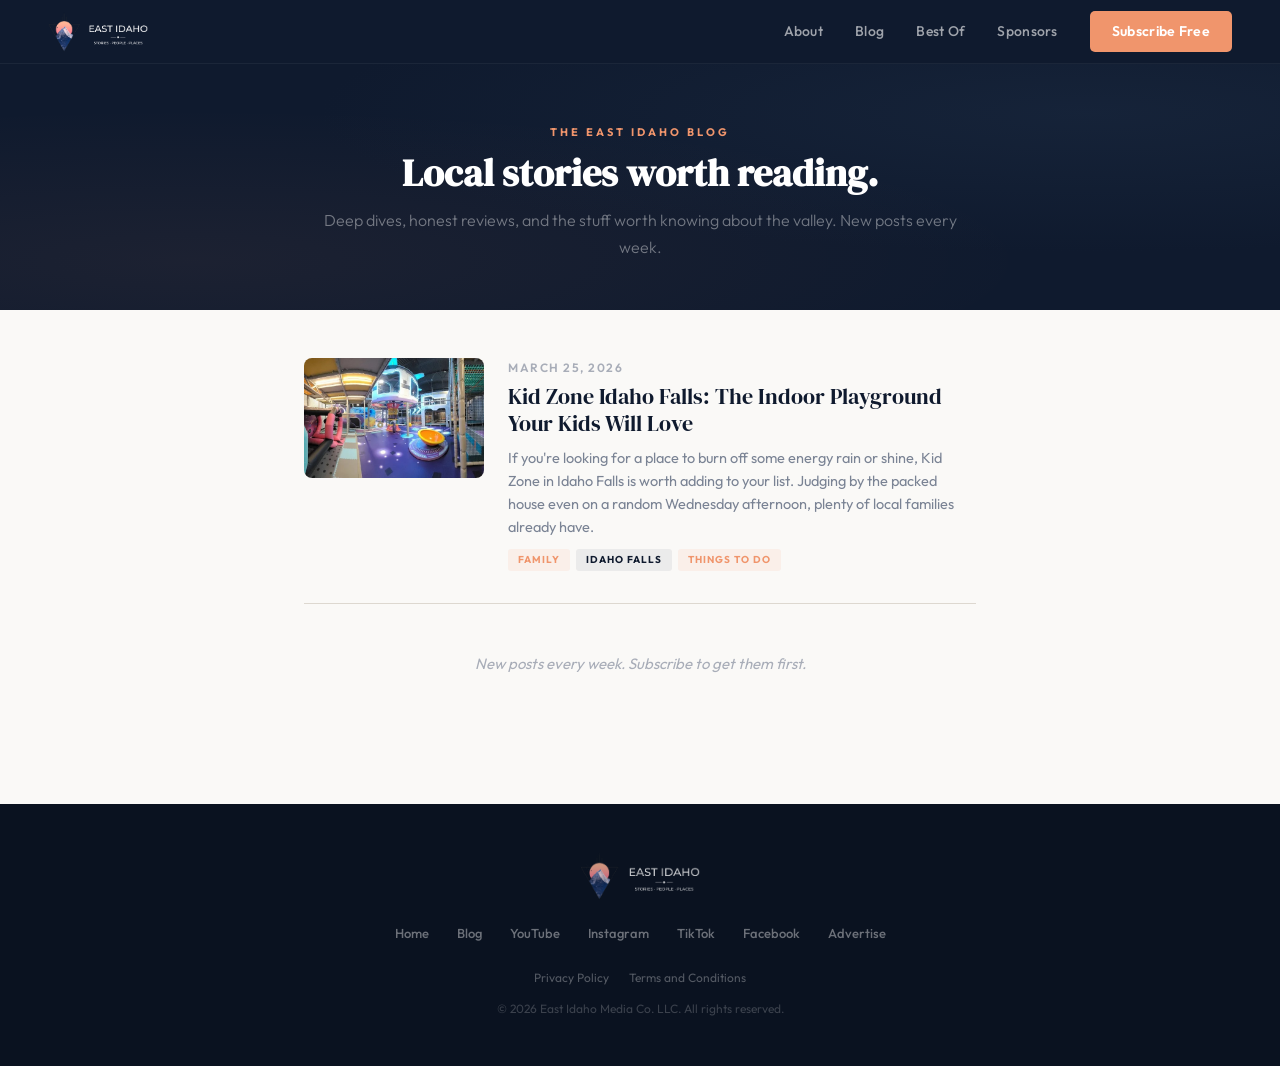
==== commit 416081b5: "Update index.html" ====
--- a/blog/index.html
+++ b/blog/index.html
@@ -3,1332 +3,125 @@
 <head>
 <meta charset="UTF-8">
 <meta name="viewport" content="width=device-width, initial-scale=1.0">
-<title>East Idaho — Stories · People · Places</title>
-
-<!-- SEO Meta Tags -->
-<meta name="description" content="The Saturday morning email for people who love East Idaho. Local stories, weekend plans, restaurant finds, and the people who make this valley what it is. Free weekly newsletter.">
-<meta name="keywords" content="East Idaho, Idaho Falls, Rexburg, local newsletter, East Idaho news, East Idaho events, Best of East Idaho, Idaho Falls restaurants">
-<meta name="author" content="East Idaho Media Co. LLC">
-<meta name="robots" content="index, follow">
-<link rel="canonical" href="https://eastidaho.com/">
-
-<!-- Open Graph / Facebook -->
-<meta property="og:type" content="website">
-<meta property="og:url" content="https://eastidaho.com/">
-<meta property="og:title" content="East Idaho — Stories · People · Places">
-<meta property="og:description" content="The Saturday morning email for people who love East Idaho. Local stories, weekend plans, restaurant finds, and the people who make this valley what it is.">
-<meta property="og:image" content="https://eastidaho.com/og-image.png">
-<meta property="og:image:width" content="1200">
-<meta property="og:image:height" content="630">
-<meta property="og:site_name" content="East Idaho">
-<meta property="og:locale" content="en_US">
-
-<!-- Twitter / X -->
-<meta name="twitter:card" content="summary_large_image">
-<meta name="twitter:title" content="East Idaho — Stories · People · Places">
-<meta name="twitter:description" content="The Saturday morning email for people who love East Idaho. Local stories, weekend plans, restaurant finds, and the people who make this valley what it is.">
-<meta name="twitter:image" content="https://eastidaho.com/og-image.png">
-
-<!-- Favicon -->
+<title>Blog — East Idaho</title>
+<meta name="description" content="Read every issue of the East Idaho newsletter. Local stories, honest recommendations, and the stuff worth knowing about the valley.">
 <link rel="icon" type="image/png" href="/logo-icon.png">
-
 <link rel="apple-touch-icon" href="/logo-icon.png">
-
-<!-- Theme Color -->
 <meta name="theme-color" content="#0f1a2e">
 <link rel="stylesheet" href="/styles.css">
 <style>
-  /* ══════════════════════════════════
-     PAGE-SPECIFIC: Homepage
-  ══════════════════════════════════ */
-     HERO
-  ══════════════════════════════════ */
-  .hero {
-    min-height: 100vh;
-    display: flex;
-    align-items: center;
-    position: relative;
-    overflow: hidden;
-    background: var(--navy);
-  }
-  .hero::before {
-    content: '';
-    position: absolute;
-    inset: 0;
-    background:
-      radial-gradient(ellipse at 15% 80%, rgba(240,149,108,0.06) 0%, transparent 55%),
-      radial-gradient(ellipse at 85% 20%, rgba(26,41,64,0.6) 0%, transparent 50%),
-      radial-gradient(ellipse at 50% 50%, rgba(36,51,82,0.3) 0%, transparent 70%);
-  }
-  .hero::after {
-    content: '';
-    position: absolute;
-    inset: 0;
-    background: url("data:image/svg+xml,%3Csvg viewBox='0 0 256 256' xmlns='http://www.w3.org/2000/svg'%3E%3Cfilter id='n'%3E%3CfeTurbulence type='fractalNoise' baseFrequency='0.85' numOctaves='4' stitchTiles='stitch'/%3E%3C/filter%3E%3Crect width='100%25' height='100%25' filter='url(%23n)' opacity='0.03'/%3E%3C/svg%3E");
-    opacity: 0.4;
-  }
-  .hero-content {
-    position: relative;
-    z-index: 1;
-    max-width: 1200px;
-    margin: 0 auto;
-    padding: 120px 48px 80px;
-    display: grid;
-    grid-template-columns: 1fr 420px;
-    gap: 80px;
-    align-items: center;
-  }
-  .hero-eyebrow {
-    font-size: 12px;
-    text-transform: uppercase;
-    letter-spacing: 4px;
-    color: var(--coral);
-    margin-bottom: 20px;
-    font-weight: 600;
-  }
-  .hero-title {
-    font-family: 'DM Serif Display', serif;
-    font-size: 60px;
-    line-height: 1.08;
-    color: #fff;
-    margin-bottom: 24px;
-    letter-spacing: -1px;
-  }
-  .hero-title .accent { color: var(--coral-light); }
-  .hero-desc {
-    font-size: 19px;
-    line-height: 1.65;
-    color: rgba(255,255,255,0.55);
-    max-width: 520px;
-    margin-bottom: 36px;
-    font-weight: 300;
-  }
-  .hero-form {
-    display: flex;
-    gap: 10px;
-    max-width: 460px;
-  }
-  .hero-form input {
-    flex: 1;
-    padding: 14px 20px;
-    border: 1px solid rgba(255,255,255,0.1);
-    border-radius: 6px;
-    background: rgba(255,255,255,0.05);
-    color: #fff;
-    font-family: 'Outfit', sans-serif;
-    font-size: 15px;
-    outline: none;
-    transition: border-color 0.2s;
-  }
-  .hero-form input::placeholder { color: rgba(255,255,255,0.3); }
-  .hero-form input:focus { border-color: var(--coral); }
-  .hero-form button {
-    padding: 14px 28px;
-    background: var(--coral);
-    color: #fff;
-    border: none;
-    border-radius: 6px;
-    font-family: 'Outfit', sans-serif;
-    font-size: 15px;
-    font-weight: 700;
-    cursor: pointer;
-    white-space: nowrap;
-    transition: background 0.2s;
-  }
-  .hero-form button:hover { background: var(--sunrise); }
-  .hero-social-proof {
-    margin-top: 20px;
-    font-size: 13px;
-    color: var(--text-faint);
-    display: flex;
-    align-items: center;
-    gap: 8px;
-  }
-  .proof-avatars { display: flex; }
-  .proof-avatar {
-    width: 28px; height: 28px; border-radius: 50%;
-    border: 2px solid var(--navy);
-    margin-right: -8px;
-    display: flex; align-items: center; justify-content: center;
-    font-size: 11px; color: #fff; font-weight: 600;
-  }
+  /* Page-specific: blog index */
+  .blog-header { background: var(--navy); padding: 60px 48px 48px; text-align: center; position: relative; overflow: hidden; }
+  .blog-header::before { content: ''; position: absolute; inset: 0; background: radial-gradient(ellipse at 15% 80%, rgba(240,149,108,0.06) 0%, transparent 55%), radial-gradient(ellipse at 85% 20%, rgba(26,41,64,0.6) 0%, transparent 50%); }
+  .blog-header-inner { position: relative; z-index: 1; max-width: 640px; margin: 0 auto; }
+  .blog-header-eyebrow { font-size: 11px; text-transform: uppercase; letter-spacing: 3px; color: var(--coral); font-weight: 700; margin-bottom: 10px; }
+  .blog-header-title { font-family: 'DM Serif Display', serif; font-size: 38px; color: #fff; line-height: 1.15; margin-bottom: 12px; }
+  .blog-header-desc { font-size: 16px; color: rgba(255,255,255,0.4); line-height: 1.7; font-weight: 300; }
 
-  /* Hero preview card */
-  .hero-preview {
-    background: var(--cream);
-    border-radius: 10px;
-    padding: 32px 28px;
-    box-shadow: 0 30px 80px rgba(0,0,0,0.4);
-    transform: rotate(1.5deg);
-    position: relative;
-  }
-  .hero-preview::before {
-    content: 'Latest Issue';
-    position: absolute;
-    top: -10px; left: 24px;
-    background: var(--coral);
-    color: #fff;
-    font-size: 10px; font-weight: 700;
-    text-transform: uppercase; letter-spacing: 2px;
-    padding: 4px 14px; border-radius: 4px;
-  }
-  .preview-date {
-    font-size: 11px; color: var(--text-faint);
-    text-transform: uppercase; letter-spacing: 1.5px;
-    margin-bottom: 12px;
-  }
-  .preview-headline {
-    font-family: 'DM Serif Display', serif;
-    font-size: 21px; color: var(--text-primary);
-    line-height: 1.25; margin-bottom: 10px;
-  }
-  .preview-excerpt {
-    font-size: 13.5px; color: var(--text-body);
-    line-height: 1.6; margin-bottom: 16px;
-  }
-  .preview-sections { display: flex; flex-wrap: wrap; gap: 6px; }
-  .preview-tag {
-    font-size: 10px; text-transform: uppercase;
-    letter-spacing: 1.5px; padding: 4px 10px;
-    border-radius: 3px; font-weight: 600;
-  }
-  .preview-tag.blue { background: rgba(15,26,46,0.08); color: var(--navy); }
-  .preview-tag.coral { background: rgba(240,149,108,0.15); color: var(--sunrise); }
+  .posts { max-width: 720px; margin: 0 auto; padding: 48px 24px 80px; }
+  .post-card { display: flex; gap: 24px; padding: 32px 0; border-bottom: 1px solid var(--stone); align-items: flex-start; text-decoration: none; transition: transform 0.15s; }
+  .post-card:first-child { padding-top: 0; }
+  .post-card:hover { transform: translateX(4px); }
+  .post-thumb { width: 180px; height: 120px; border-radius: 8px; background: var(--navy-mid); flex-shrink: 0; overflow: hidden; }
+  .post-thumb img { width: 100%; height: 100%; object-fit: cover; }
+  .post-info { flex: 1; }
+  .post-meta { font-size: 12px; color: var(--text-faint); text-transform: uppercase; letter-spacing: 1.5px; font-weight: 600; margin-bottom: 6px; }
+  .post-title { font-family: 'DM Serif Display', serif; font-size: 22px; color: var(--text-primary); line-height: 1.25; margin-bottom: 8px; text-decoration: none; }
+  .post-title:hover { color: var(--coral); }
+  .post-excerpt { font-size: 14.5px; color: var(--text-muted); line-height: 1.6; }
+  .post-tags { display: flex; gap: 6px; margin-top: 10px; flex-wrap: wrap; }
+  .post-tag { font-size: 10px; text-transform: uppercase; letter-spacing: 1px; font-weight: 700; padding: 3px 10px; border-radius: 3px; }
+  .post-tag.coral { background: rgba(240,149,108,0.1); color: var(--coral); }
+  .post-tag.navy { background: rgba(15,26,46,0.06); color: var(--navy); }
+  .more-coming { text-align: center; padding: 48px 24px; color: var(--text-faint); font-size: 15px; font-style: italic; }
 
-  /* ══════════════════════════════════
-     CHANNELS BAR
-  ══════════════════════════════════ */
-  .channels-bar {
-    background: var(--warm-white);
-    border-bottom: 1px solid var(--stone);
-    padding: 40px 48px;
-    text-align: center;
-  }
-  .channels-label {
-    font-size: 11px; text-transform: uppercase;
-    letter-spacing: 3px; color: var(--text-faint);
-    font-weight: 600; margin-bottom: 24px;
-  }
-  .channels-grid {
-    display: flex; justify-content: center; gap: 48px; flex-wrap: wrap;
-  }
-  .channel-item {
-    display: flex; flex-direction: column;
-    align-items: center; gap: 8px;
-    text-decoration: none; transition: transform 0.2s;
-  }
-  .channel-item:hover { transform: translateY(-2px); }
-  .channel-icon {
-    width: 52px; height: 52px; border-radius: 12px;
-    display: flex; align-items: center; justify-content: center;
-    font-size: 22px; font-weight: 700; color: #fff;
-  }
-  .channel-icon.newsletter { background: var(--navy); }
-  .channel-icon.podcast { background: #7c3aed; }
-  .channel-icon.youtube { background: #dc2626; }
-  .channel-icon.instagram { background: linear-gradient(135deg, #f59e0b, #ec4899, #8b5cf6); }
-  .channel-icon.tiktok { background: #000; }
-  .channel-icon.facebook { background: #1877f2; }
-  .channel-name { font-size: 12px; font-weight: 600; color: var(--text-body); }
-
-  /* ══════════════════════════════════
-     ABOUT
-  ══════════════════════════════════ */
-  .about {
-    max-width: 1200px; margin: 0 auto;
-    padding: 100px 48px;
-    display: grid; grid-template-columns: 1fr 1fr;
-    gap: 80px; align-items: center;
-  }
-  .section-eyebrow {
-    font-size: 11px; text-transform: uppercase;
-    letter-spacing: 3px; color: var(--coral);
-    font-weight: 700; margin-bottom: 12px;
-  }
-  .section-heading {
-    font-family: 'DM Serif Display', serif;
-    font-size: 42px; line-height: 1.15;
-    color: var(--text-primary);
-    margin-bottom: 20px; letter-spacing: -0.5px;
-  }
-  .about-text {
-    font-size: 17px; color: var(--text-body);
-    line-height: 1.75; margin-bottom: 16px;
-  }
-  .about-features {
-    margin-top: 28px;
-    display: grid; grid-template-columns: 1fr 1fr; gap: 16px;
-  }
-  .about-feature {
-    display: flex; align-items: flex-start; gap: 10px;
-  }
-  .about-feature-icon {
-    width: 32px; height: 32px; border-radius: 8px;
-    background: rgba(240,149,108,0.1);
-    display: flex; align-items: center; justify-content: center;
-    flex-shrink: 0; font-size: 15px;
-  }
-  .about-feature-text {
-    font-size: 14px; font-weight: 600;
-    color: var(--text-primary); line-height: 1.4;
-  }
-
-  /* About card */
-  .about-card {
-    background: var(--warm-white);
-    border: 1px solid var(--stone);
-    border-radius: 10px; padding: 32px;
-  }
-  .about-card-label {
-    font-size: 10px; text-transform: uppercase;
-    letter-spacing: 2px; color: var(--text-faint);
-    font-weight: 700; margin-bottom: 20px;
-  }
-  .about-card-item {
-    display: flex; gap: 14px; align-items: flex-start;
-    padding: 14px 0; border-bottom: 1px solid var(--stone);
-  }
-  .about-card-item:last-child { border-bottom: none; }
-  .about-card-day {
-    font-family: 'DM Serif Display', serif;
-    font-size: 14px; color: var(--coral); min-width: 36px;
-  }
-  .about-card-desc { font-size: 14px; color: var(--text-body); line-height: 1.5; }
-  .about-card-desc strong { color: var(--text-primary); }
-
-  /* ══════════════════════════════════
-     LATEST EPISODE
-  ══════════════════════════════════ */
-  .latest-episode {
-    background: var(--navy);
-    position: relative; overflow: hidden;
-  }
-  .latest-episode::before {
-    content: '';
-    position: absolute; inset: 0;
-    background:
-      radial-gradient(ellipse at 80% 20%, rgba(240,149,108,0.05) 0%, transparent 50%),
-      radial-gradient(ellipse at 20% 80%, rgba(26,41,64,0.5) 0%, transparent 50%);
-  }
-  .episode-inner {
-    max-width: 1200px; margin: 0 auto;
-    padding: 100px 48px;
-    position: relative; z-index: 1;
-    display: grid; grid-template-columns: 1fr 1fr;
-    gap: 64px; align-items: center;
-  }
-  .episode-eyebrow {
-    font-size: 11px; text-transform: uppercase;
-    letter-spacing: 3px; color: var(--coral);
-    font-weight: 700; margin-bottom: 12px;
-  }
-  .episode-title {
-    font-family: 'DM Serif Display', serif;
-    font-size: 36px; color: #fff;
-    line-height: 1.2; margin-bottom: 16px;
-  }
-  .episode-meta {
-    font-size: 13px; color: var(--text-faint);
-    margin-bottom: 16px; display: flex; gap: 16px;
-  }
-  .episode-desc {
-    font-size: 16px; color: rgba(255,255,255,0.5);
-    line-height: 1.7; margin-bottom: 28px; font-weight: 300;
-  }
-  .episode-buttons { display: flex; gap: 12px; flex-wrap: wrap; }
-  .btn-listen {
-    display: inline-flex; align-items: center; gap: 8px;
-    padding: 12px 24px;
-    background: var(--coral); color: #fff;
-    border: none; border-radius: 6px;
-    font-family: 'Outfit', sans-serif;
-    font-size: 14px; font-weight: 700;
-    text-decoration: none; cursor: pointer;
-    transition: background 0.2s;
-  }
-  .btn-listen:hover { background: var(--sunrise); }
-  .btn-watch {
-    display: inline-flex; align-items: center; gap: 8px;
-    padding: 12px 24px;
-    border: 1px solid rgba(255,255,255,0.15);
-    color: #fff; border-radius: 6px;
-    font-family: 'Outfit', sans-serif;
-    font-size: 14px; font-weight: 600;
-    text-decoration: none; transition: all 0.2s;
-  }
-  .btn-watch:hover { border-color: var(--coral-light); background: rgba(255,255,255,0.04); }
-
-  .episode-thumbnail {
-    aspect-ratio: 16/9;
-    background: linear-gradient(135deg, #1a2940 0%, #0f1a2e 50%, #243352 100%);
-    border-radius: 10px;
-    display: flex; align-items: center; justify-content: center;
-    position: relative; overflow: hidden;
-    box-shadow: 0 20px 60px rgba(0,0,0,0.4);
-    cursor: pointer;
-  }
-  .episode-thumbnail::after {
-    content: ''; position: absolute; inset: 0;
-    background: rgba(0,0,0,0.2); transition: background 0.2s;
-  }
-  .episode-thumbnail:hover::after { background: rgba(0,0,0,0.1); }
-  .play-btn {
-    width: 64px; height: 64px; border-radius: 50%;
-    background: rgba(255,255,255,0.95);
-    display: flex; align-items: center; justify-content: center;
-    z-index: 1; transition: transform 0.2s;
-  }
-  .episode-thumbnail:hover .play-btn { transform: scale(1.08); }
-  .play-triangle {
-    width: 0; height: 0;
-    border-style: solid;
-    border-width: 10px 0 10px 18px;
-    border-color: transparent transparent transparent var(--navy);
-    margin-left: 3px;
-  }
-
-  /* ══════════════════════════════════
-     BEST OF EAST IDAHO
-  ══════════════════════════════════ */
-  .best-of {
-    max-width: 1200px; margin: 0 auto;
-    padding: 100px 48px; text-align: center;
-  }
-  .best-of-desc {
-    font-size: 17px; color: var(--text-body);
-    max-width: 600px; margin: 0 auto 48px; line-height: 1.7;
-  }
-  .best-of-grid {
-    display: grid; grid-template-columns: repeat(4, 1fr);
-    gap: 20px; margin-bottom: 40px;
-  }
-  .best-of-card {
-    background: var(--warm-white);
-    border: 1px solid var(--stone);
-    border-radius: 10px; padding: 28px 20px;
-    text-align: center;
-    transition: transform 0.2s, box-shadow 0.2s;
-    cursor: pointer;
-  }
-  .best-of-card:hover {
-    transform: translateY(-3px);
-    box-shadow: 0 8px 30px rgba(0,0,0,0.08);
-  }
-  .best-of-emoji { font-size: 36px; margin-bottom: 12px; }
-  .best-of-category {
-    font-size: 12px; text-transform: uppercase;
-    letter-spacing: 1.5px; color: var(--text-faint);
-    font-weight: 600; margin-bottom: 6px;
-  }
-  .best-of-winner {
-    font-family: 'DM Serif Display', serif;
-    font-size: 18px; color: var(--text-primary);
-    line-height: 1.25; margin-bottom: 8px;
-  }
-  .best-of-badge {
-    display: inline-block;
-    font-size: 10px; text-transform: uppercase;
-    letter-spacing: 1.5px; color: var(--coral);
-    font-weight: 700;
-    background: rgba(240,149,108,0.1);
-    padding: 3px 10px; border-radius: 3px;
-  }
-  .btn-vote {
-    display: inline-block;
-    padding: 14px 36px;
-    background: var(--navy); color: #fff;
-    border: none; border-radius: 6px;
-    font-family: 'Outfit', sans-serif;
-    font-size: 15px; font-weight: 700;
-    text-decoration: none; cursor: pointer;
-    transition: background 0.2s;
-  }
-  .btn-vote:hover { background: var(--navy-mid); }
-
-  /* ══════════════════════════════════
-     SPONSORS
-  ══════════════════════════════════ */
-  .sponsors {
-    background: var(--parchment);
-    border-top: 1px solid var(--stone);
-    border-bottom: 1px solid var(--stone);
-  }
-  .sponsors-inner {
-    max-width: 1200px; margin: 0 auto;
-    padding: 80px 48px;
-    display: grid; grid-template-columns: 1fr 1fr;
-    gap: 64px; align-items: center;
-  }
-  .sponsors-text {
-    font-size: 17px; color: var(--text-body);
-    line-height: 1.75; margin-bottom: 20px;
-  }
-  .sponsors-stats {
-    display: grid; grid-template-columns: repeat(3, 1fr);
-    gap: 20px; margin-top: 28px;
-  }
-  .stat-item { text-align: center; }
-  .stat-number {
-    font-family: 'DM Serif Display', serif;
-    font-size: 32px; color: var(--coral);
-    line-height: 1; margin-bottom: 4px;
-  }
-  .stat-label {
-    font-size: 12px; color: var(--text-muted);
-    text-transform: uppercase; letter-spacing: 1px; font-weight: 600;
-  }
-  .btn-advertise {
-    display: inline-block; margin-top: 28px;
-    padding: 13px 28px;
-    background: var(--coral); color: #fff;
-    border: none; border-radius: 6px;
-    font-family: 'Outfit', sans-serif;
-    font-size: 14px; font-weight: 700;
-    text-decoration: none; cursor: pointer;
-    transition: background 0.2s;
-  }
-  .btn-advertise:hover { background: var(--sunrise); }
-
-  .sponsor-logos {
-    display: grid; grid-template-columns: repeat(2, 1fr); gap: 16px;
-  }
-  .sponsor-logo-card {
-    background: var(--cream);
-    border: 1px solid var(--stone);
-    border-radius: 8px; padding: 28px 20px;
-    text-align: center;
-    display: flex; flex-direction: column;
-    align-items: center; gap: 8px;
-  }
-  .sponsor-logo-placeholder {
-    width: 48px; height: 48px; border-radius: 10px;
-    background: var(--stone);
-    display: flex; align-items: center; justify-content: center;
-    font-size: 20px;
-  }
-  .sponsor-logo-name { font-weight: 600; font-size: 14px; color: var(--text-primary); }
-  .sponsor-logo-type {
-    font-size: 11px; color: var(--text-faint);
-    text-transform: uppercase; letter-spacing: 1px; font-weight: 600;
-  }
-
-  /* ══════════════════════════════════
-     FINAL CTA
-  ══════════════════════════════════ */
-  .final-cta {
-    background: var(--navy);
-    position: relative; overflow: hidden; text-align: center;
-  }
-  .final-cta::before {
-    content: ''; position: absolute; inset: 0;
-    background:
-      radial-gradient(ellipse at 50% 100%, rgba(240,149,108,0.06) 0%, transparent 60%),
-      radial-gradient(ellipse at 50% 0%, rgba(26,41,64,0.5) 0%, transparent 50%);
-  }
-  .final-cta-inner {
-    position: relative; z-index: 1;
-    max-width: 640px; margin: 0 auto;
-    padding: 100px 48px;
-  }
-  .final-cta-logo {
-    margin-bottom: 28px;
-  }
-  .final-cta-logo img {
-    height: 80px;
-    width: auto;
-    opacity: 0.9;
-  }
-  .final-cta-title {
-    font-family: 'DM Serif Display', serif;
-    font-size: 44px; color: #fff;
-    line-height: 1.15; margin-bottom: 16px;
-  }
-  .final-cta-desc {
-    font-size: 17px; color: rgba(255,255,255,0.5);
-    margin-bottom: 32px; font-weight: 300; line-height: 1.65;
-  }
-  .final-form {
-    display: flex; gap: 10px;
-    max-width: 460px; margin: 0 auto;
-  }
-  .final-form input {
-    flex: 1; padding: 14px 20px;
-    border: 1px solid rgba(255,255,255,0.1);
-    border-radius: 6px;
-    background: rgba(255,255,255,0.05);
-    color: #fff;
-    font-family: 'Outfit', sans-serif;
-    font-size: 15px; outline: none;
-    transition: border-color 0.2s;
-  }
-  .final-form input::placeholder { color: rgba(255,255,255,0.3); }
-  .final-form input:focus { border-color: var(--coral); }
-  .final-form button {
-    padding: 14px 28px;
-    background: var(--coral); color: #fff;
-    border: none; border-radius: 6px;
-    font-family: 'Outfit', sans-serif;
-    font-size: 15px; font-weight: 700;
-    cursor: pointer; white-space: nowrap;
-    transition: background 0.2s;
-  }
-  .final-form button:hover { background: var(--sunrise); }
-  .final-note {
-    margin-top: 16px; font-size: 13px; color: var(--text-faint);
-  }
-
-  /* ══════════════════════════════════
-     ANIMATIONS (page-specific)
-  ══════════════════════════════════ */
-  @keyframes fadeUp {
-    from { opacity: 0; transform: translateY(28px); }
-    to { opacity: 1; transform: translateY(0); }
-  }
-  .hero-eyebrow { animation: fadeUp 0.7s ease-out 0.1s both; }
-  .hero-title { animation: fadeUp 0.7s ease-out 0.25s both; }
-  .hero-desc { animation: fadeUp 0.7s ease-out 0.4s both; }
-  .hero-form { animation: fadeUp 0.7s ease-out 0.55s both; }
-  .hero-social-proof { animation: fadeUp 0.7s ease-out 0.65s both; }
-  .hero-preview { animation: fadeUp 0.8s ease-out 0.5s both; }
-
-  /* ══════════════════════════════════
-     RESPONSIVE
-  ══════════════════════════════════ */
-  @media (max-width: 900px) {
-    nav { padding: 0 24px; }
-    .nav-links { gap: 16px; }
-    .nav-links a:not(.nav-cta) { display: none; }
-    .hero-content {
-      grid-template-columns: 1fr;
-      padding: 110px 24px 60px; gap: 40px;
-    }
-    .hero-title { font-size: 40px; }
-    .hero-preview { transform: rotate(0deg); }
-    .about { grid-template-columns: 1fr; padding: 60px 24px; gap: 40px; }
-    .episode-inner { grid-template-columns: 1fr; padding: 60px 24px; gap: 40px; }
-    .best-of { padding: 60px 24px; }
-    .best-of-grid { grid-template-columns: repeat(2, 1fr); }
-    .sponsors-inner { grid-template-columns: 1fr; padding: 60px 24px; gap: 40px; }
-    .section-heading { font-size: 32px; }
-    .final-cta-inner { padding: 60px 24px; }
-    .final-cta-title { font-size: 32px; }
-    .hero-form, .final-form { flex-direction: column; }
-  }
-
-  /* ══════════════════════════════════
-     MODALS
-  ══════════════════════════════════ */
-  .modal-overlay {
-    display: none;
-    position: fixed;
-    inset: 0;
-    z-index: 1000;
-    background: rgba(10, 18, 32, 0.85);
-    backdrop-filter: blur(6px);
-    align-items: center;
-    justify-content: center;
-    padding: 24px;
-    overflow-y: auto;
-  }
-  .modal-overlay.active { display: flex; }
-  .modal {
-    background: var(--cream);
-    border-radius: 12px;
-    max-width: 560px;
-    width: 100%;
-    padding: 40px 36px;
-    position: relative;
-    box-shadow: 0 30px 80px rgba(0,0,0,0.4);
-    max-height: 90vh;
-    overflow-y: auto;
-    animation: modalIn 0.3s ease-out;
-  }
-  .modal.wide { max-width: 800px; }
-  @keyframes modalIn {
-    from { opacity: 0; transform: translateY(20px) scale(0.97); }
-    to { opacity: 1; transform: translateY(0) scale(1); }
-  }
-  .modal-close {
-    position: absolute;
-    top: 16px;
-    right: 16px;
-    width: 36px;
-    height: 36px;
-    border-radius: 50%;
-    border: none;
-    background: var(--warm-white);
-    color: var(--text-muted);
-    font-size: 18px;
-    cursor: pointer;
-    display: flex;
-    align-items: center;
-    justify-content: center;
-    transition: background 0.2s;
-  }
-  .modal-close:hover { background: var(--stone); }
-  .modal-eyebrow {
-    font-size: 11px;
-    text-transform: uppercase;
-    letter-spacing: 3px;
-    color: var(--coral);
-    font-weight: 700;
-    margin-bottom: 8px;
-  }
-  .modal-title {
-    font-family: 'DM Serif Display', serif;
-    font-size: 28px;
-    color: var(--text-primary);
-    line-height: 1.2;
-    margin-bottom: 16px;
-  }
-  .modal-text {
-    font-size: 15px;
-    color: var(--text-body);
-    line-height: 1.7;
-    margin-bottom: 16px;
-  }
-  .modal-form {
-    display: flex;
-    gap: 10px;
-    margin-top: 20px;
-  }
-  .modal-form input {
-    flex: 1;
-    padding: 13px 18px;
-    border: 1px solid var(--stone);
-    border-radius: 6px;
-    background: var(--warm-white);
-    color: var(--text-primary);
-    font-family: 'Outfit', sans-serif;
-    font-size: 15px;
-    outline: none;
-    transition: border-color 0.2s;
-  }
-  .modal-form input:focus { border-color: var(--coral); }
-  .modal-form button {
-    padding: 13px 24px;
-    background: var(--coral);
-    color: #fff;
-    border: none;
-    border-radius: 6px;
-    font-family: 'Outfit', sans-serif;
-    font-size: 15px;
-    font-weight: 700;
-    cursor: pointer;
-    white-space: nowrap;
-    transition: background 0.2s;
-  }
-  .modal-form button:hover { background: var(--sunrise); }
-  .modal-form-message {
-    display: none;
-    margin-top: 12px;
-    font-size: 14px;
-    font-weight: 600;
-  }
-
-  /* Business modal */
-  .biz-modal-header {
-    display: flex;
-    align-items: center;
-    gap: 16px;
-    margin-bottom: 20px;
-    padding-bottom: 20px;
-    border-bottom: 1px solid var(--stone);
-  }
-  .biz-modal-emoji { font-size: 48px; }
-  .biz-modal-category {
-    font-size: 11px;
-    text-transform: uppercase;
-    letter-spacing: 2px;
-    color: var(--coral);
-    font-weight: 700;
-  }
-  .biz-modal-name {
-    font-family: 'DM Serif Display', serif;
-    font-size: 26px;
-    color: var(--text-primary);
-    line-height: 1.2;
-  }
-  .biz-modal-detail {
-    display: flex;
-    gap: 8px;
-    align-items: center;
-    font-size: 14px;
-    color: var(--text-muted);
-    margin-bottom: 8px;
-  }
-  .biz-modal-links {
-    display: flex;
-    gap: 10px;
-    margin-top: 20px;
-    flex-wrap: wrap;
-  }
-  .biz-modal-link {
-    display: inline-flex;
-    align-items: center;
-    gap: 6px;
-    padding: 10px 20px;
-    border-radius: 6px;
-    font-size: 13px;
-    font-weight: 700;
-    text-decoration: none;
-    transition: all 0.2s;
-  }
-  .biz-modal-link.primary {
-    background: var(--coral);
-    color: #fff;
-  }
-  .biz-modal-link.primary:hover { background: var(--sunrise); }
-  .biz-modal-link.secondary {
-    background: var(--warm-white);
-    color: var(--text-body);
-    border: 1px solid var(--stone);
-  }
-  .biz-modal-link.secondary:hover { background: var(--parchment); }
-
-  /* Sponsor deck modal */
-  .deck-section {
-    padding: 24px 0;
-    border-bottom: 1px solid var(--stone);
-  }
-  .deck-section:last-child { border-bottom: none; }
-  .deck-section-title {
-    font-family: 'DM Serif Display', serif;
-    font-size: 20px;
-    color: var(--text-primary);
-    margin-bottom: 8px;
-  }
-  .deck-stats {
-    display: grid;
-    grid-template-columns: repeat(3, 1fr);
-    gap: 12px;
-    margin: 16px 0;
-  }
-  .deck-stat {
-    text-align: center;
-    padding: 16px 12px;
-    background: var(--warm-white);
-    border-radius: 8px;
-  }
-  .deck-stat-num {
-    font-family: 'DM Serif Display', serif;
-    font-size: 28px;
-    color: var(--coral);
-    line-height: 1;
-  }
-  .deck-stat-label {
-    font-size: 11px;
-    text-transform: uppercase;
-    letter-spacing: 1px;
-    color: var(--text-muted);
-    font-weight: 600;
-    margin-top: 4px;
-  }
-  .deck-tiers {
-    display: grid;
-    grid-template-columns: 1fr 1fr;
-    gap: 12px;
-    margin: 16px 0;
-  }
-  .deck-tier {
-    padding: 20px;
-    border-radius: 8px;
-    border: 1px solid var(--stone);
-    background: var(--warm-white);
-  }
-  .deck-tier.featured {
-    border-color: var(--coral);
-    background: rgba(240,149,108,0.04);
-  }
-  .deck-tier-name {
-    font-weight: 700;
-    font-size: 15px;
-    color: var(--text-primary);
-    margin-bottom: 4px;
-  }
-  .deck-tier-price {
-    font-family: 'DM Serif Display', serif;
-    font-size: 24px;
-    color: var(--coral);
-    margin-bottom: 8px;
-  }
-  .deck-tier-features {
-    font-size: 13px;
-    color: var(--text-muted);
-    line-height: 1.7;
-  }
-
-  /* Contact form */
-  .contact-field {
-    margin-bottom: 14px;
-  }
-  .contact-field label {
-    display: block;
-    font-size: 12px;
-    font-weight: 700;
-    text-transform: uppercase;
-    letter-spacing: 1px;
-    color: var(--text-muted);
-    margin-bottom: 6px;
-  }
-  .contact-field input,
-  .contact-field textarea {
-    width: 100%;
-    padding: 12px 16px;
-    border: 1px solid var(--stone);
-    border-radius: 6px;
-    background: var(--warm-white);
-    color: var(--text-primary);
-    font-family: 'Outfit', sans-serif;
-    font-size: 15px;
-    outline: none;
-    transition: border-color 0.2s;
-  }
-  .contact-field input:focus,
-  .contact-field textarea:focus { border-color: var(--coral); }
-  .contact-field textarea { min-height: 120px; resize: vertical; }
-  .contact-submit {
-    padding: 13px 28px;
-    background: var(--coral);
-    color: #fff;
-    border: none;
-    border-radius: 6px;
-    font-family: 'Outfit', sans-serif;
-    font-size: 15px;
-    font-weight: 700;
-    cursor: pointer;
-    transition: background 0.2s;
-    width: 100%;
-    margin-top: 8px;
-  }
-  .contact-submit:hover { background: var(--sunrise); }
-
-  /* ══════════════════════════════════
-     HERO SPONSOR CARDS
-  ══════════════════════════════════ */
-  .hero-sponsors-blend {
-    background: var(--navy);
-    padding: 0 48px 60px;
-    position: relative;
-    overflow: hidden;
-  }
-  .hero-sponsors-blend::before {
-    content: '';
-    position: absolute;
-    inset: 0;
-    background:
-      radial-gradient(ellipse at 15% 80%, rgba(240,149,108,0.06) 0%, transparent 55%),
-      radial-gradient(ellipse at 85% 20%, rgba(26,41,64,0.6) 0%, transparent 50%),
-      radial-gradient(ellipse at 50% 50%, rgba(36,51,82,0.3) 0%, transparent 70%);
-  }
-  .hero-sponsors-blend-inner {
-    max-width: 1200px;
-    margin: 0 auto;
-    position: relative;
-    z-index: 1;
-  }
-  .hero-sponsors-label {
-    font-size: 10px;
-    text-transform: uppercase;
-    letter-spacing: 3px;
-    color: rgba(255,255,255,0.2);
-    text-align: center;
-    margin-bottom: 20px;
-  }
-  .hero-sponsors-grid {
-    display: grid;
-    grid-template-columns: repeat(3, 1fr);
-    gap: 16px;
-  }
-  .hero-sponsor-card {
-    background: rgba(255,255,255,0.04);
-    border: 1px solid rgba(255,255,255,0.08);
-    border-radius: 10px;
-    padding: 24px 20px;
-    text-align: center;
-    cursor: pointer;
-    transition: all 0.25s ease;
-  }
-  .hero-sponsor-card:hover {
-    background: rgba(255,255,255,0.07);
-    border-color: rgba(240,149,108,0.3);
-    transform: translateY(-2px);
-  }
-  .hero-sponsor-badge {
-    display: inline-block;
-    font-size: 9px;
-    text-transform: uppercase;
-    letter-spacing: 1.5px;
-    color: var(--coral);
-    font-weight: 700;
-    background: rgba(240,149,108,0.1);
-    padding: 3px 12px;
-    border-radius: 4px;
-    margin-bottom: 12px;
-  }
-  .hero-sponsor-badge.presenting {
-    color: var(--coral-light);
-    background: rgba(252,180,152,0.08);
-  }
-  .hero-sponsor-name {
-    font-family: 'DM Serif Display', serif;
-    font-size: 18px;
-    color: #fff;
-    margin-bottom: 4px;
-    line-height: 1.3;
-  }
-  .hero-sponsor-type {
-    font-size: 12px;
-    color: rgba(255,255,255,0.35);
-    letter-spacing: 0.3px;
-  }
-
-  @media (max-width: 900px) {
-    .hero-sponsors-blend { padding: 0 24px 40px; }
-    .hero-sponsors-grid { grid-template-columns: 1fr; }
+  @media (max-width: 768px) {
+    .blog-header { padding: 48px 24px 36px; }
+    .blog-header-title { font-size: 28px; }
+    .post-card { flex-direction: column; gap: 14px; }
+    .post-thumb { width: 100%; height: 180px; }
   }
 </style>
 </head>
 <body>
 
-<!-- ═══════════ NAV ═══════════ -->
-<nav>
-  <a class="nav-logo" href="/">
-    <img src="logo-white.png" alt="East Idaho">
-  </a>
+<!-- Nav -->
+<nav class="sticky">
+  <a class="nav-logo" href="/"><img src="/logo-white.png" alt="East Idaho"></a>
   <div class="nav-links">
-    <a href="#about">About</a>
-    <a href="#podcast">Podcast</a>
-    <a href="#best-of">Best Of</a>
+    <a href="/#about">About</a>
+    <a href="/blog/">Blog</a>
+    <a href="/#best-of">Best Of</a>
     <a href="/sponsors.html">Sponsors</a>
-    <a class="nav-cta" href="#" onclick="openModal('subscribe-modal'); return false;">Subscribe Free</a>
+    <a class="nav-cta" href="https://eastidaho.com/#subscribe">Subscribe Free</a>
   </div>
 </nav>
 
-<!-- ═══════════ HERO ═══════════ -->
-<section class="hero" id="subscribe">
-  <div class="hero-content">
-    <div class="hero-left">
-      <div class="hero-eyebrow">Every Saturday Morning</div>
-      <h1 class="hero-title">The newsletter for people who <span class="accent">love East Idaho.</span></h1>
-      <p class="hero-desc">Stories about the people who make this valley what it is. Plus weekend plans, restaurant finds, and the stuff worth knowing. One email, every Saturday. Free forever.</p>
-      <form class="hero-form" onsubmit="subscribeToBeehiiv(event, this)">
-        <input type="email" placeholder="you@email.com" required>
-        <button type="submit">Subscribe</button>
-      </form>
-      <div class="hero-form-message" style="display:none; margin-top: 12px; font-size: 14px; font-weight: 600;"></div>
-      <div class="hero-social-proof">
-        <div class="proof-avatars">
-          <div class="proof-avatar" style="background: var(--coral);">MK</div>
-          <div class="proof-avatar" style="background: var(--slate);">JR</div>
-          <div class="proof-avatar" style="background: var(--navy-light);">TL</div>
-          <div class="proof-avatar" style="background: var(--coral);">AP</div>
-        </div>
-        &nbsp; Made for all 300,000+ people of East Idaho &nbsp;
-      </div>
-    </div>
-
-    <div class="hero-preview">
-      <div class="preview-date">Issue #000 · March 23, 2026</div>
-      <div class="preview-headline">Why We Started East Idaho</div>
-      <div class="preview-excerpt">This valley deserves a media brand that actually lives here. We're building the Saturday morning read for people who love East Idaho — local stories, honest recommendations, and the stuff worth knowing. Here's what we're about and what to expect.</div>
-      <div class="preview-sections">
-        <span class="preview-tag blue">Our Mission</span>
-        <span class="preview-tag coral">What to Expect</span>
-        <span class="preview-tag blue">Meet the Team</span>
-        <span class="preview-tag coral">Get Involved</span>
-      </div>
-    </div>
-  </div>
-</section>
-
-<!-- ═══════════ HERO SPONSORS ═══════════ -->
-<div class="hero-sponsors-blend">
-  <div class="hero-sponsors-blend-inner">
-    <div class="hero-sponsors-label">Proudly supported by</div>
-    <div class="hero-sponsors-grid">
-      <div class="hero-sponsor-card" onclick="openSponsorModal('Complyn','Complyn helps businesses simplify compliance and stay ahead of regulations. Built for companies that want to grow without the headache of navigating complex requirements.','Compliance & Business Services','East Idaho','https://complyn.com','founding')">
-        <div class="hero-sponsor-badge">Founding Sponsor</div>
-        <div class="hero-sponsor-name">Complyn</div>
-        <div class="hero-sponsor-type">Compliance & Business Services</div>
-      </div>
-      <div class="hero-sponsor-card" onclick="openSponsorModal('Rivend Studio','A creative studio crafting brands and digital experiences that stand out. From strategy to design to development — Rivend Studio brings ideas to life for businesses ready to level up.','Creative Studio','East Idaho','https://rivendstudio.com','founding')">
-        <div class="hero-sponsor-badge">Founding Sponsor</div>
-        <div class="hero-sponsor-name">Rivend Studio</div>
-        <div class="hero-sponsor-type">Creative Studio</div>
-      </div>
-      <div class="hero-sponsor-card" onclick="openSponsorModal('Firelight Fitness','A fitness community built on showing up for each other. Firelight Fitness brings the energy, the coaching, and the kind of workouts that make you want to come back tomorrow.','Fitness & Wellness','East Idaho','https://www.instagram.com/firelight.fitness','founding')">
-        <div class="hero-sponsor-badge">Founding Sponsor</div>
-        <div class="hero-sponsor-name">Firelight Fitness</div>
-        <div class="hero-sponsor-type">Fitness & Wellness</div>
-      </div>
-    </div>
+<!-- Header -->
+<div class="blog-header">
+  <div class="blog-header-inner">
+    <div class="blog-header-eyebrow">The East Idaho Blog</div>
+    <h1 class="blog-header-title">Local stories worth reading.</h1>
+    <p class="blog-header-desc">Deep dives, honest reviews, and the stuff worth knowing about the valley. New posts every week.</p>
   </div>
 </div>
 
-<!-- ═══════════ CHANNELS ═══════════ -->
-<div class="channels-bar">
-  <div class="channels-label">Find us everywhere</div>
-  <div class="channels-grid">
-    <a class="channel-item" href="#" onclick="openModal('subscribe-modal'); return false;">
-      <div class="channel-icon newsletter">📧</div>
-      <div class="channel-name">Newsletter</div>
-    </a>
-    <a class="channel-item" href="#" onclick="return false;" style="opacity: 0.5; cursor: default;">
-      <div class="channel-icon podcast">🎙</div>
-      <div class="channel-name">Podcast<br><em style="font-size: 11px; opacity: 0.7;">(Coming Soon)</em></div>
-    </a>
-    <a class="channel-item" href="https://www.youtube.com/@eastidahomedia" target="_blank">
-      <div class="channel-icon youtube">▶</div>
-      <div class="channel-name">YouTube</div>
-    </a>
-    <a class="channel-item" href="https://www.instagram.com/east.idaho" target="_blank">
-      <div class="channel-icon instagram">📷</div>
-      <div class="channel-name">Instagram</div>
-    </a>
-    <a class="channel-item" href="https://www.tiktok.com/@eastidaho" target="_blank">
-      <div class="channel-icon tiktok">♪</div>
-      <div class="channel-name">TikTok</div>
-    </a>
-    <a class="channel-item" href="https://www.facebook.com/eastidahomedia" target="_blank">
-      <div class="channel-icon facebook">f</div>
-      <div class="channel-name">Facebook</div>
-    </a>
-  </div>
+<!-- Posts -->
+<div class="posts">
+
+  <!-- ═══ KID ZONE POST ═══ -->
+  <a class="post-card" href="/blog/kid-zone-idaho-falls.html">
+    <div class="post-thumb">
+      <img src="/blog/images/kid-zone.jpg" alt="Kid Zone Idaho Falls indoor playground">
+    </div>
+    <div class="post-info">
+      <div class="post-meta">March 25, 2026</div>
+      <div class="post-title">Kid Zone Idaho Falls: The Indoor Playground Your Kids Will Love</div>
+      <p class="post-excerpt">If you're looking for a place to burn off some energy rain or shine, Kid Zone in Idaho Falls is worth adding to your list. Judging by the packed house even on a random Wednesday afternoon, plenty of local families already have.</p>
+      <div class="post-tags">
+        <span class="post-tag coral">Family</span>
+        <span class="post-tag navy">Idaho Falls</span>
+        <span class="post-tag coral">Things to Do</span>
+      </div>
+    </div>
+  </a>
+
+  <!--
+  ═══ TO ADD A NEW POST, COPY THIS TEMPLATE ═══
+
+  <a class="post-card" href="/blog/your-post-url.html">
+    <div class="post-thumb">
+      <img src="/blog/images/your-image.jpg" alt="Description">
+    </div>
+    <div class="post-info">
+      <div class="post-meta">Month Day, Year</div>
+      <div class="post-title">Your Headline Here</div>
+      <p class="post-excerpt">A 1-2 sentence preview of what this post is about.</p>
+      <div class="post-tags">
+        <span class="post-tag coral">Category</span>
+        <span class="post-tag navy">Location</span>
+      </div>
+    </div>
+  </a>
+
+  ═══ END TEMPLATE ═══
+  -->
+
+  <div class="more-coming">New posts every week. Subscribe to get them first.</div>
+
 </div>
 
-<!-- ═══════════ ABOUT ═══════════ -->
-<section class="about" id="about">
-  <div class="about-content">
-    <div class="section-eyebrow">What You Get</div>
-    <h2 class="section-heading">Not a news site.<br>Not a calendar.<br>Your most connected friend in the valley.</h2>
-    <p class="about-text">Every week we introduce you to someone interesting in the community, share honest recommendations about what's worth checking out in the area, explore a local topic everyone's been wondering about, and round up everything worth doing this weekend — all in a 5-minute read you'll actually look forward to.</p>
-    <div class="about-features">
-      <div class="about-feature">
-        <div class="about-feature-icon">👤</div>
-        <div class="about-feature-text">Meet Your Neighbor — the people who make this valley great</div>
-      </div>
-      <div class="about-feature">
-        <div class="about-feature-icon">🍴</div>
-        <div class="about-feature-text">Honest Recommendations — what's actually worth your time and money</div>
-      </div>
-      <div class="about-feature">
-        <div class="about-feature-icon">📅</div>
-        <div class="about-feature-text">Weekend Plans — the events worth showing up for</div>
-      </div>
-      <div class="about-feature">
-        <div class="about-feature-icon">💡</div>
-        <div class="about-feature-text">Quick Hits — what's opening, closing, and being built</div>
-      </div>
-    </div>
-  </div>
-  <div class="about-visual">
-    <div class="about-card">
-      <div class="about-card-label">Your week with East Idaho</div>
-      <div class="about-card-item">
-        <div class="about-card-day">Sat</div>
-        <div class="about-card-desc"><strong>Newsletter drops</strong> — grab coffee, open email, know everything</div>
-      </div>
-      <div class="about-card-item">
-        <div class="about-card-day">Mon</div>
-        <div class="about-card-desc"><strong>Hot Take Monday</strong> — our spiciest opinion of the week, posted everywhere</div>
-      </div>
-      <div class="about-card-item">
-        <div class="about-card-day">Wed</div>
-        <div class="about-card-desc"><strong>What We're Eating</strong> — an honest food recommendation, every Wednesday</div>
-      </div>
-      <div class="about-card-item">
-        <div class="about-card-day">Fri</div>
-        <div class="about-card-desc"><strong>Weekend Roundup</strong> — everything worth doing this weekend, one post</div>
-      </div>
-      <div class="about-card-item">
-        <div class="about-card-day">Daily</div>
-        <div class="about-card-desc"><strong>Daily posts</strong> — local finds, polls, stories, and behind-the-scenes</div>
-      </div>
-    </div>
-  </div>
-</section>
-
-<!-- ═══════════ LATEST ISSUE ═══════════ -->
-<section class="latest-episode" id="podcast">
-  <div class="episode-inner">
-    <div class="episode-content">
-      <div class="episode-eyebrow">Latest Issue</div>
-      <h2 class="episode-title">Issue #000 — Why We Started East Idaho</h2>
-      <div class="episode-meta">
-        <span>Issue #000</span>
-        <span>5 min read</span>
-        <span>March 23, 2026</span>
-      </div>
-      <p class="episode-desc">This is our introduction to you. Why we started East Idaho, what you can expect every Saturday morning, and an invitation to be part of something we're building for the valley. This is Issue Zero — and we're glad you're here.</p>
-      <div class="episode-buttons">
-        <a class="btn-listen" href="#" onclick="openModal('subscribe-modal'); return false;">📧 Subscribe to Read</a>
-      </div>
-    </div>
-    <div class="episode-thumbnail" style="display: flex; align-items: center; justify-content: center;">
-      <div style="text-align: center; color: rgba(255,255,255,0.6);">
-        <div style="font-size: 48px; margin-bottom: 12px;">📧</div>
-        <div style="font-family: 'DM Serif Display', serif; font-size: 22px; color: #fff;">Issue #000</div>
-        <div style="font-size: 13px; color: rgba(255,255,255,0.4); margin-top: 4px;">Our first newsletter</div>
-      </div>
-    </div>
-  </div>
-</section>
-
-<!-- ═══════════ BEST OF ═══════════ -->
-<section class="best-of" id="best-of">
-  <div class="section-eyebrow">Annual Awards</div>
-  <h2 class="section-heading">Best of East Idaho 2026</h2>
-  <p class="best-of-desc">Every fall, our readers vote for the best restaurants, businesses, and hidden gems in the valley. Winners get bragging rights — and a badge for their window. As we gear up for Best of 2026, here are the categories we're planning.</p>
-  <div class="best-of-grid">
-    <div class="best-of-card">
-      <div class="best-of-emoji">🍔</div>
-      <div class="best-of-category">Best Burger</div>
-      <div class="best-of-winner" style="opacity: 0.5; font-size: 13px;">Voting opens Fall 2026</div>
-    </div>
-    <div class="best-of-card">
-      <div class="best-of-emoji">☕</div>
-      <div class="best-of-category">Best Coffee</div>
-      <div class="best-of-winner" style="opacity: 0.5; font-size: 13px;">Voting opens Fall 2026</div>
-    </div>
-    <div class="best-of-card">
-      <div class="best-of-emoji">🌮</div>
-      <div class="best-of-category">Best Mexican</div>
-      <div class="best-of-winner" style="opacity: 0.5; font-size: 13px;">Voting opens Fall 2026</div>
-    </div>
-    <div class="best-of-card">
-      <div class="best-of-emoji">💇</div>
-      <div class="best-of-category">Best Barbershop</div>
-      <div class="best-of-winner" style="opacity: 0.5; font-size: 13px;">Voting opens Fall 2026</div>
-    </div>
-    <div class="best-of-card">
-      <div class="best-of-emoji">🥩</div>
-      <div class="best-of-category">Best Date Night</div>
-      <div class="best-of-winner" style="opacity: 0.5; font-size: 13px;">Voting opens Fall 2026</div>
-    </div>
-    <div class="best-of-card">
-      <div class="best-of-emoji">🏋️</div>
-      <div class="best-of-category">Best Gym</div>
-      <div class="best-of-winner" style="opacity: 0.5; font-size: 13px;">Voting opens Fall 2026</div>
-    </div>
-    <div class="best-of-card">
-      <div class="best-of-emoji">🍕</div>
-      <div class="best-of-category">Best Pizza</div>
-      <div class="best-of-winner" style="opacity: 0.5; font-size: 13px;">Voting opens Fall 2026</div>
-    </div>
-    <div class="best-of-card">
-      <div class="best-of-emoji">🏠</div>
-      <div class="best-of-category">Best Real Estate Agent</div>
-      <div class="best-of-winner" style="opacity: 0.5; font-size: 13px;">Voting opens Fall 2026</div>
-    </div>
-    <div class="best-of-card">
-      <div class="best-of-emoji">🛠</div>
-      <div class="best-of-category">Best Home Service</div>
-      <div class="best-of-winner" style="opacity: 0.5; font-size: 13px;">Voting opens Fall 2026</div>
-    </div>
-    <div class="best-of-card">
-      <div class="best-of-emoji">🌲</div>
-      <div class="best-of-category">Best Hidden Gem</div>
-      <div class="best-of-winner" style="opacity: 0.5; font-size: 13px;">Voting opens Fall 2026</div>
-    </div>
-    <div class="best-of-card">
-      <div class="best-of-emoji">🆕</div>
-      <div class="best-of-category">Best New Business</div>
-      <div class="best-of-winner" style="opacity: 0.5; font-size: 13px;">Voting opens Fall 2026</div>
-    </div>
-    <div class="best-of-card">
-      <div class="best-of-emoji">🎉</div>
-      <div class="best-of-category">Best Local Event</div>
-      <div class="best-of-winner" style="opacity: 0.5; font-size: 13px;">Voting opens Fall 2026</div>
-    </div>
-  </div>
-
-  <p style="text-align: center; color: var(--navy); font-size: 15px; margin-top: 24px; font-style: italic;">...and many more</p>
-  <div style="text-align: center; margin-top: 20px;">
-    <a class="btn-vote" href="#" onclick="openModal('subscribe-modal'); return false;">Subscribe for Voting Updates →</a>
-  </div>
-</section>
-
-<!-- ═══════════ SPONSORS ═══════════ -->
-<section class="sponsors" id="sponsors">
-  <div class="sponsors-inner">
-    <div class="sponsors-content">
-      <div class="section-eyebrow">Become a Sponsor</div>
-      <h2 class="section-heading">Put your business in front of East Idaho.</h2>
-      <p class="sponsors-text">We partner with local businesses who want to reach the people who live here. Your brand gets woven into our newsletter, podcast, YouTube, and social media — not as a banner ad, but as a genuine recommendation from a voice people trust.</p>
-      <div class="sponsors-stats">
-        <div class="stat-item">
-          <div class="stat-number">300K+</div>
-          <div class="stat-label">Potential Readers</div>
-        </div>
-        <div class="stat-item">
-          <div class="stat-number">6</div>
-          <div class="stat-label">Channels</div>
-        </div>
-        <div class="stat-item">
-          <div class="stat-number">24</div>
-          <div class="stat-label">Spots Available</div>
-        </div>
-      </div>
-      <a class="btn-advertise" href="/sponsors.html">See Sponsorship Packages →</a>
-    </div>
-    <div class="sponsor-logos">
-      <div class="sponsor-logo-card">
-        <div class="sponsor-logo-placeholder">🏆</div>
-        <div class="sponsor-logo-name">Founding Sponsor</div>
-        <div class="sponsor-logo-type">4 spots · $1,500/mo</div>
-      </div>
-      <div class="sponsor-logo-card">
-        <div class="sponsor-logo-placeholder">🤝</div>
-        <div class="sponsor-logo-name">Community Sponsor</div>
-        <div class="sponsor-logo-type">20 spots · $500/mo</div>
-      </div>
-      <div class="sponsor-logo-card">
-        <div class="sponsor-logo-placeholder">🎬</div>
-        <div class="sponsor-logo-name">Video Production</div>
-        <div class="sponsor-logo-type">Included with every tier</div>
-      </div>
-      <div class="sponsor-logo-card">
-        <div class="sponsor-logo-placeholder">📊</div>
-        <div class="sponsor-logo-name">Monthly Reports</div>
-        <div class="sponsor-logo-type">Full transparency, always</div>
-      </div>
-    </div>
-  </div>
-</section>
-
-<!-- ═══════════ FINAL CTA ═══════════ -->
-<section class="final-cta">
-  <div class="final-cta-inner">
-    <div class="final-cta-logo">
-      <img src="logo-white.png" alt="East Idaho">
-    </div>
-    <h2 class="final-cta-title">Start your Saturday with East Idaho.</h2>
-    <p class="final-cta-desc">Join thousands of your neighbors who get the best of the valley in their inbox every week. Free forever. Unsubscribe anytime.</p>
-    <form class="final-form" onsubmit="subscribeToBeehiiv(event, this)">
-      <input type="email" placeholder="you@email.com" required>
-      <button type="submit">Subscribe Free</button>
-    </form>
-    <div class="final-form-message" style="display:none; margin-top: 12px; font-size: 14px; font-weight: 600;"></div>
-    <div class="final-note">No spam. No politics. Just East Idaho. Every Saturday.</div>
-  </div>
-</section>
-
-<!-- ═══════════ FOOTER ═══════════ -->
+<!-- Footer -->
 <footer>
-  <div class="footer-logo">
-    <img src="logo-white.png" alt="East Idaho">
-  </div>
+  <div class="footer-logo"><img src="/logo-white.png" alt="East Idaho"></div>
   <div class="footer-links">
-    <a href="#" onclick="openModal('subscribe-modal'); return false;">Newsletter</a>
-    <a href="#podcast">Podcast</a>
+    <a href="/">Home</a>
+    <a href="/blog/">Blog</a>
     <a href="https://www.youtube.com/@eastidahomedia" target="_blank">YouTube</a>
     <a href="https://www.instagram.com/east.idaho" target="_blank">Instagram</a>
     <a href="https://www.tiktok.com/@eastidaho" target="_blank">TikTok</a>
     <a href="https://www.facebook.com/eastidahomedia" target="_blank">Facebook</a>
-    <a href="#best-of">Best of East Idaho</a>
     <a href="/sponsors.html">Advertise</a>
-    <a href="#" onclick="openModal('contact-modal'); return false;">Contact</a>
   </div>
   <div class="footer-legal">
     <div class="footer-legal-links">
@@ -1339,393 +132,5 @@
   </div>
 </footer>
 
-<!-- ═══════════ MODALS ═══════════ -->
-
-<!-- Subscribe Modal -->
-<div class="modal-overlay" id="subscribe-modal" onclick="if(event.target===this)closeModal(this)">
-  <div class="modal">
-    <button class="modal-close" onclick="closeModal(document.getElementById('subscribe-modal'))">&times;</button>
-    <div class="modal-eyebrow">Join the Community</div>
-    <div class="modal-title">Get East Idaho in your inbox every Saturday.</div>
-    <p class="modal-text">Local stories, weekend plans, restaurant finds, and the people who make this valley what it is. One email a week. Free forever.</p>
-    <form class="modal-form" onsubmit="subscribeFromModal(event, this)">
-      <input type="email" placeholder="you@email.com" required>
-      <button type="submit">Subscribe</button>
-    </form>
-    <div class="modal-form-message"></div>
-  </div>
-</div>
-
-<!-- Business Detail Modal (populated via JS) -->
-<div class="modal-overlay" id="biz-modal" onclick="if(event.target===this)closeModal(this)">
-  <div class="modal">
-    <button class="modal-close" onclick="closeModal(document.getElementById('biz-modal'))">&times;</button>
-    <div class="biz-modal-header">
-      <div class="biz-modal-emoji" id="biz-emoji"></div>
-      <div>
-        <div class="biz-modal-category" id="biz-category"></div>
-        <div class="biz-modal-name" id="biz-name"></div>
-      </div>
-    </div>
-    <div class="best-of-badge" style="margin-bottom: 16px;">2025 Winner — Voted by East Idaho Readers</div>
-    <p class="modal-text" id="biz-desc"></p>
-    <div class="biz-modal-detail" id="biz-address"><span>📍</span> <span id="biz-address-text"></span></div>
-    <div class="biz-modal-links" id="biz-links"></div>
-  </div>
-</div>
-
-<!-- Voting Notification Modal -->
-<div class="modal-overlay" id="voting-modal" onclick="if(event.target===this)closeModal(this)">
-  <div class="modal">
-    <button class="modal-close" onclick="closeModal(document.getElementById('voting-modal'))">&times;</button>
-    <div class="modal-eyebrow">Best of East Idaho 2026</div>
-    <div class="modal-title">Voting opens September 2026.</div>
-    <p class="modal-text">Every fall, our readers vote for the best restaurants, businesses, and hidden gems in the valley. Winners get bragging rights, a badge for their window, and a feature in the newsletter.</p>
-    <p class="modal-text">Want to nominate a business or get notified when voting opens? Subscribe and you'll be the first to know.</p>
-    <form class="modal-form" onsubmit="subscribeFromModal(event, this)">
-      <input type="email" placeholder="you@email.com" required>
-      <button type="submit">Notify Me</button>
-    </form>
-    <div class="modal-form-message"></div>
-  </div>
-</div>
-
-<!-- Sponsor Deck Modal -->
-<div class="modal-overlay" id="sponsor-modal" onclick="if(event.target===this)closeModal(this)">
-  <div class="modal wide">
-    <button class="modal-close" onclick="closeModal(document.getElementById('sponsor-modal'))">&times;</button>
-    <div class="modal-eyebrow">Sponsor East Idaho</div>
-    <div class="modal-title">Your brand, woven into the valley's most-read email.</div>
-
-    <div class="deck-section">
-      <div class="deck-section-title">Our Audience</div>
-      <p class="modal-text">East Idaho reaches engaged locals across Idaho Falls, Rexburg, Rigby, Driggs, and the surrounding valley through five channels — newsletter, podcast, YouTube, Instagram, and TikTok.</p>
-      <div class="deck-stats">
-        <div class="deck-stat">
-          <div class="deck-stat-num">2,400+</div>
-          <div class="deck-stat-label">Email Subscribers</div>
-        </div>
-        <div class="deck-stat">
-          <div class="deck-stat-num">52%</div>
-          <div class="deck-stat-label">Avg. Open Rate</div>
-        </div>
-        <div class="deck-stat">
-          <div class="deck-stat-num">5</div>
-          <div class="deck-stat-label">Channels</div>
-        </div>
-      </div>
-    </div>
-
-    <div class="deck-section">
-      <div class="deck-section-title">What Sponsors Get</div>
-      <p class="modal-text">Every sponsorship includes placement across all five channels in the same week — not a banner ad, a genuine recommendation written in our voice. Your brand reaches people through their inbox, their headphones, their feed, and their weekend plans.</p>
-    </div>
-
-    <div class="deck-section">
-      <div class="deck-section-title">Sponsorship Tiers</div>
-      <div class="deck-tiers">
-        <div class="deck-tier">
-          <div class="deck-tier-name">Weekly Sponsor</div>
-          <div class="deck-tier-price">$150/week</div>
-          <div class="deck-tier-features">
-            Featured in one newsletter issue<br>
-            30-second podcast mention<br>
-            Tagged social media post<br>
-            Logo on website
-          </div>
-        </div>
-        <div class="deck-tier featured">
-          <div class="deck-tier-name">Presenting Sponsor</div>
-          <div class="deck-tier-price">$500/mo</div>
-          <div class="deck-tier-features">
-            Featured every issue for one month<br>
-            Dedicated podcast segment<br>
-            YouTube video mention<br>
-            All social channels<br>
-            Premium website placement
-          </div>
-        </div>
-        <div class="deck-tier">
-          <div class="deck-tier-name">Best Of Title Sponsor</div>
-          <div class="deck-tier-price">$2,000/yr</div>
-          <div class="deck-tier-features">
-            Title sponsor of Best of East Idaho<br>
-            Logo on all voting & event materials<br>
-            Year-round website placement<br>
-            4 newsletter features per year
-          </div>
-        </div>
-        <div class="deck-tier">
-          <div class="deck-tier-name">Custom</div>
-          <div class="deck-tier-price">Let's talk</div>
-          <div class="deck-tier-features">
-            Event partnerships<br>
-            Multi-month packages<br>
-            Dedicated content series<br>
-            Whatever makes sense for you
-          </div>
-        </div>
-      </div>
-    </div>
-
-    <div class="deck-section" style="border-bottom: none; text-align: center;">
-      <div class="deck-section-title">Interested?</div>
-      <p class="modal-text">Reach out and let's find the right fit for your business.</p>
-      <a class="biz-modal-link primary" href="#" onclick="closeModal(document.getElementById('sponsor-modal')); openModal('contact-modal'); return false;">Get In Touch →</a>
-    </div>
-  </div>
-</div>
-
-<!-- Contact Modal -->
-<div class="modal-overlay" id="contact-modal" onclick="if(event.target===this)closeModal(this)">
-  <div class="modal">
-    <button class="modal-close" onclick="closeModal(document.getElementById('contact-modal'))">&times;</button>
-    <div class="modal-eyebrow">Get In Touch</div>
-    <div class="modal-title">We'd love to hear from you.</div>
-    <p class="modal-text">Whether you want to sponsor, suggest a story, nominate someone for a profile, or just say hey — drop us a line.</p>
-    <form id="contact-form" onsubmit="submitContact(event)">
-      <div class="contact-field">
-        <label>Name</label>
-        <input type="text" name="name" placeholder="Your name" required>
-      </div>
-      <div class="contact-field">
-        <label>Email</label>
-        <input type="email" name="email" placeholder="you@email.com" required>
-      </div>
-      <div class="contact-field">
-        <label>What's this about?</label>
-        <input type="text" name="subject" placeholder="Sponsorship, story idea, feedback, etc.">
-      </div>
-      <div class="contact-field">
-        <label>Message</label>
-        <textarea name="message" placeholder="Tell us what's on your mind..." required></textarea>
-      </div>
-      <button type="submit" class="contact-submit">Send Message</button>
-    </form>
-    <div class="modal-form-message" id="contact-message"></div>
-  </div>
-</div>
-
-<!-- Sponsor Detail Modal -->
-<div class="modal-overlay" id="sponsor-detail-modal" onclick="if(event.target===this)closeModal(this)">
-  <div class="modal">
-    <button class="modal-close" onclick="closeModal(document.getElementById('sponsor-detail-modal'))">&times;</button>
-    <div id="sponsor-detail-badge" class="hero-sponsor-badge" style="display: inline-block; margin-bottom: 12px;"></div>
-    <div class="modal-title" id="sponsor-detail-name"></div>
-    <p class="modal-text" id="sponsor-detail-desc"></p>
-    <div class="biz-modal-detail"><span>🏷</span> <span id="sponsor-detail-type"></span></div>
-    <div class="biz-modal-detail"><span>📍</span> <span id="sponsor-detail-address"></span></div>
-    <div class="biz-modal-links" id="sponsor-detail-links"></div>
-  </div>
-</div>
-
-<!-- ═══════════ SCRIPTS ═══════════ -->
-<script>
-// Modal open/close
-function openModal(id) {
-  document.getElementById(id).classList.add('active');
-  document.body.style.overflow = 'hidden';
-}
-function closeModal(el) {
-  el.classList.remove('active');
-  document.body.style.overflow = '';
-}
-document.addEventListener('keydown', function(e) {
-  if (e.key === 'Escape') {
-    document.querySelectorAll('.modal-overlay.active').forEach(function(m) { closeModal(m); });
-  }
-});
-
-// Business modal
-function openBizModal(emoji, category, name, desc, address, link) {
-  document.getElementById('biz-emoji').textContent = emoji;
-  document.getElementById('biz-category').textContent = category;
-  document.getElementById('biz-name').textContent = name;
-  document.getElementById('biz-desc').textContent = desc;
-  document.getElementById('biz-address-text').textContent = address;
-  var linksEl = document.getElementById('biz-links');
-  linksEl.innerHTML = '';
-  if (link) {
-    var a = document.createElement('a');
-    a.className = 'biz-modal-link primary';
-    a.href = link;
-    a.target = '_blank';
-    a.textContent = 'Visit Website →';
-    linksEl.appendChild(a);
-  }
-  openModal('biz-modal');
-}
-
-// Sponsor detail modal
-function openSponsorModal(name, desc, type, address, link, tier) {
-  var badge = document.getElementById('sponsor-detail-badge');
-  badge.textContent = tier === 'founding' ? 'Founding Sponsor' : 'Presenting Sponsor';
-  badge.className = 'hero-sponsor-badge' + (tier === 'presenting' ? ' presenting' : '');
-  badge.style.display = 'inline-block';
-  badge.style.background = 'rgba(240,149,108,0.1)';
-  badge.style.color = '#f0956c';
-  document.getElementById('sponsor-detail-name').textContent = name;
-  document.getElementById('sponsor-detail-desc').textContent = desc;
-  document.getElementById('sponsor-detail-type').textContent = type;
-  document.getElementById('sponsor-detail-address').textContent = address;
-  var linksEl = document.getElementById('sponsor-detail-links');
-  linksEl.innerHTML = '';
-  if (link) {
-    var a = document.createElement('a');
-    a.className = 'biz-modal-link primary';
-    a.href = link;
-    a.target = '_blank';
-    a.textContent = 'Visit Website →';
-    linksEl.appendChild(a);
-  }
-  openModal('sponsor-detail-modal');
-}
-
-// Subscribe via Cloudflare Pages Function (used in hero, bottom CTA, and modals)
-async function subscribeToBeehiiv(event, form) {
-  event.preventDefault();
-  var email = form.querySelector('input[type="email"]').value;
-  var button = form.querySelector('button');
-  var messageEl = form.nextElementSibling;
-  var originalText = button.textContent;
-  button.disabled = true;
-  button.textContent = 'Subscribing...';
-  try {
-    var response = await fetch('/api/subscribe', {
-      method: 'POST',
-      headers: { 'Content-Type': 'application/json' },
-      body: JSON.stringify({ email: email })
-    });
-    var data = await response.json();
-    if (response.ok) {
-      form.style.display = 'none';
-      messageEl.style.display = 'block';
-      messageEl.style.color = '#4ade80';
-      messageEl.textContent = "You're in! Welcome to East Idaho.";
-    } else {
-      button.disabled = false;
-      button.textContent = originalText;
-      messageEl.style.display = 'block';
-      messageEl.style.color = '#fcb498';
-      messageEl.textContent = data.message || 'Something went wrong. Please try again.';
-    }
-  } catch (err) {
-    button.disabled = false;
-    button.textContent = originalText;
-    messageEl.style.display = 'block';
-    messageEl.style.color = '#fcb498';
-    messageEl.textContent = 'Something went wrong. Please try again.';
-  }
-}
-
-// Submit Best Of category suggestion
-async function submitCategory(event) {
-  event.preventDefault();
-  var form = event.target;
-  var category = form.querySelector('input[type="text"]').value;
-  var email = form.querySelector('input[type="email"]').value;
-  try {
-    await fetch('/api/contact', {
-      method: 'POST',
-      headers: { 'Content-Type': 'application/json' },
-      body: JSON.stringify({ name: 'Category Suggestion', email: email, subject: 'Best Of Category Suggestion', message: 'Suggested category: ' + category })
-    });
-    // Also subscribe them to Beehiiv
-    await fetch('/api/subscribe', {
-      method: 'POST',
-      headers: { 'Content-Type': 'application/json' },
-      body: JSON.stringify({ email: email })
-    });
-    form.style.display = 'none';
-    document.getElementById('category-success').style.display = 'block';
-  } catch(err) {
-    form.style.display = 'none';
-    document.getElementById('category-success').style.display = 'block';
-  }
-}
-
-// Modal subscribe (same function, different context)
-async function subscribeFromModal(event, form) {
-  event.preventDefault();
-  var email = form.querySelector('input[type="email"]').value;
-  var button = form.querySelector('button');
-  var messageEl = form.parentElement.querySelector('.modal-form-message');
-  var originalText = button.textContent;
-  button.disabled = true;
-  button.textContent = 'Subscribing...';
-  try {
-    var response = await fetch('/api/subscribe', {
-      method: 'POST',
-      headers: { 'Content-Type': 'application/json' },
-      body: JSON.stringify({ email: email })
-    });
-    if (response.ok) {
-      form.style.display = 'none';
-      messageEl.style.display = 'block';
-      messageEl.style.color = '#4ade80';
-      messageEl.textContent = "You're in! Welcome to East Idaho.";
-    } else {
-      button.disabled = false;
-      button.textContent = originalText;
-      messageEl.style.display = 'block';
-      messageEl.style.color = '#fcb498';
-      messageEl.textContent = 'Something went wrong. Please try again.';
-    }
-  } catch (err) {
-    button.disabled = false;
-    button.textContent = originalText;
-    messageEl.style.display = 'block';
-    messageEl.style.color = '#fcb498';
-    messageEl.textContent = 'Something went wrong. Please try again.';
-  }
-}
-
-// Contact form via Cloudflare Pages Function
-async function submitContact(event) {
-  event.preventDefault();
-  var form = document.getElementById('contact-form');
-  var messageEl = document.getElementById('contact-message');
-  var submitBtn = form.querySelector('.contact-submit');
-  var originalText = submitBtn.textContent;
-
-  submitBtn.disabled = true;
-  submitBtn.textContent = 'Sending...';
-
-  try {
-    var response = await fetch('/api/contact', {
-      method: 'POST',
-      headers: { 'Content-Type': 'application/json' },
-      body: JSON.stringify({
-        name: form.querySelector('[name="name"]').value,
-        email: form.querySelector('[name="email"]').value,
-        subject: form.querySelector('[name="subject"]').value,
-        message: form.querySelector('[name="message"]').value
-      })
-    });
-
-    var data = await response.json();
-
-    if (response.ok) {
-      form.style.display = 'none';
-      messageEl.style.display = 'block';
-      messageEl.style.color = '#4ade80';
-      messageEl.textContent = data.message || "Message sent! We'll get back to you soon.";
-    } else {
-      submitBtn.disabled = false;
-      submitBtn.textContent = originalText;
-      messageEl.style.display = 'block';
-      messageEl.style.color = '#fcb498';
-      messageEl.textContent = data.message || 'Something went wrong. Please try again.';
-    }
-  } catch (err) {
-    submitBtn.disabled = false;
-    submitBtn.textContent = originalText;
-    messageEl.style.display = 'block';
-    messageEl.style.color = '#fcb498';
-    messageEl.textContent = 'Something went wrong. Please try again.';
-  }
-}
-</script>
-
 </body>
 </html>
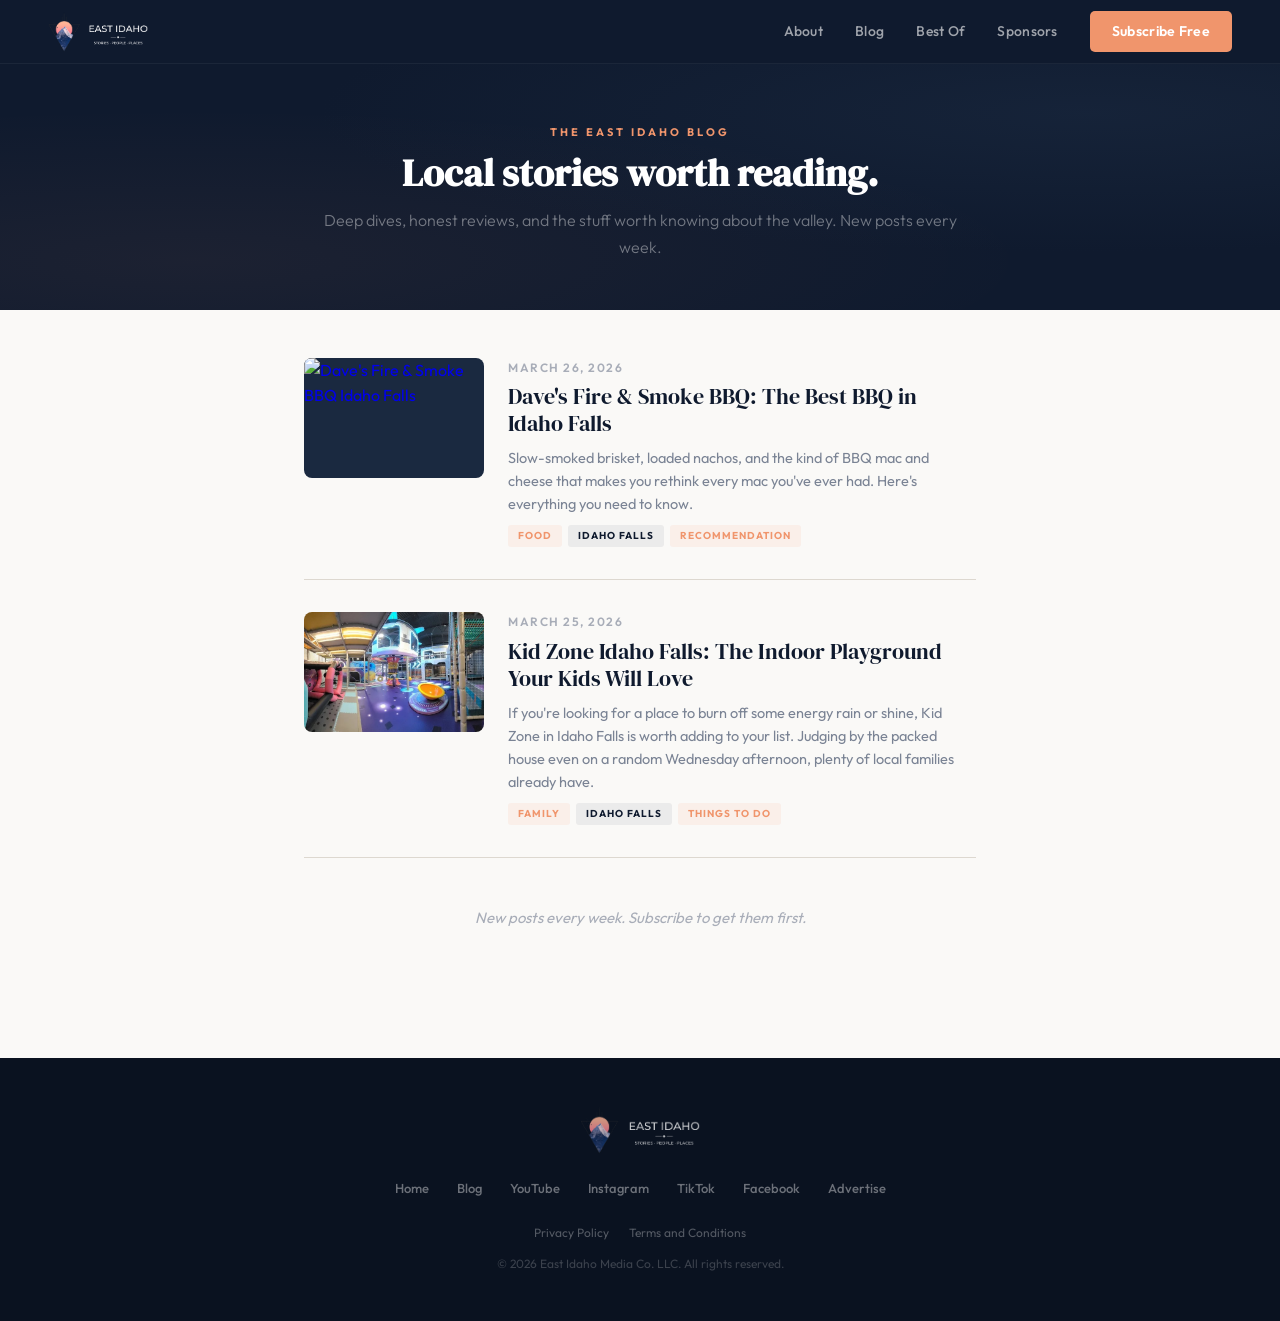
==== commit f3e0b054: "Update index.html" ====
--- a/blog/index.html
+++ b/blog/index.html
@@ -69,6 +69,23 @@
 <!-- Posts -->
 <div class="posts">
 
+  <!-- ═══ DAVE'S FIRE & SMOKE BBQ ═══ -->
+  <a class="post-card" href="/blog/daves-fire-and-smoke-bbq.html">
+    <div class="post-thumb">
+      <img src="/blog/images/daves-bbq.jpg" alt="Dave's Fire & Smoke BBQ Idaho Falls">
+    </div>
+    <div class="post-info">
+      <div class="post-meta">March 26, 2026</div>
+      <div class="post-title">Dave's Fire & Smoke BBQ: The Best BBQ in Idaho Falls</div>
+      <p class="post-excerpt">Slow-smoked brisket, loaded nachos, and the kind of BBQ mac and cheese that makes you rethink every mac you've ever had. Here's everything you need to know.</p>
+      <div class="post-tags">
+        <span class="post-tag coral">Food</span>
+        <span class="post-tag navy">Idaho Falls</span>
+        <span class="post-tag coral">Recommendation</span>
+      </div>
+    </div>
+  </a>
+
   <!-- ═══ KID ZONE POST ═══ -->
   <a class="post-card" href="/blog/kid-zone-idaho-falls.html">
     <div class="post-thumb">
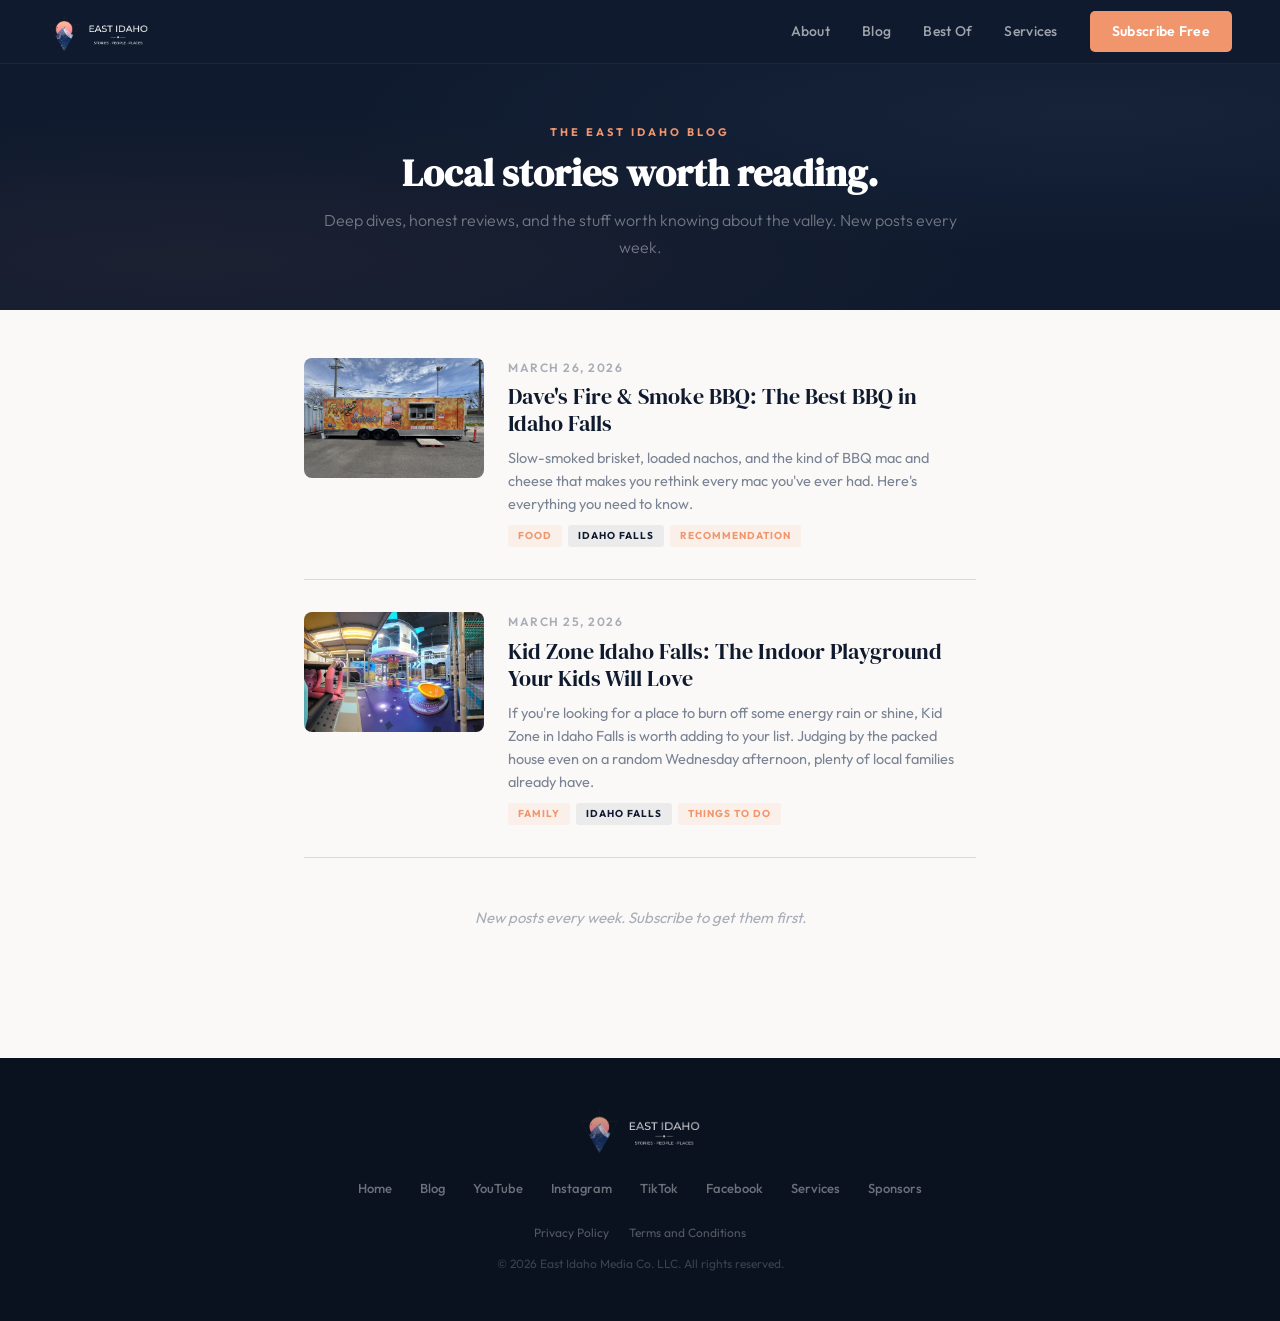
==== commit 1e6fd288: "Update index.html" ====
--- a/blog/index.html
+++ b/blog/index.html
@@ -52,7 +52,7 @@
     <a href="/#about">About</a>
     <a href="/blog/">Blog</a>
     <a href="/#best-of">Best Of</a>
-    <a href="/sponsors.html">Sponsors</a>
+    <a href="/services.html">Services</a>
     <a class="nav-cta" href="https://eastidaho.com/#subscribe">Subscribe Free</a>
   </div>
 </nav>
@@ -138,7 +138,8 @@
     <a href="https://www.instagram.com/east.idaho" target="_blank">Instagram</a>
     <a href="https://www.tiktok.com/@eastidaho" target="_blank">TikTok</a>
     <a href="https://www.facebook.com/eastidahomedia" target="_blank">Facebook</a>
-    <a href="/sponsors.html">Advertise</a>
+    <a href="/services.html">Services</a>
+    <a href="/sponsors.html">Sponsors</a>
   </div>
   <div class="footer-legal">
     <div class="footer-legal-links">
